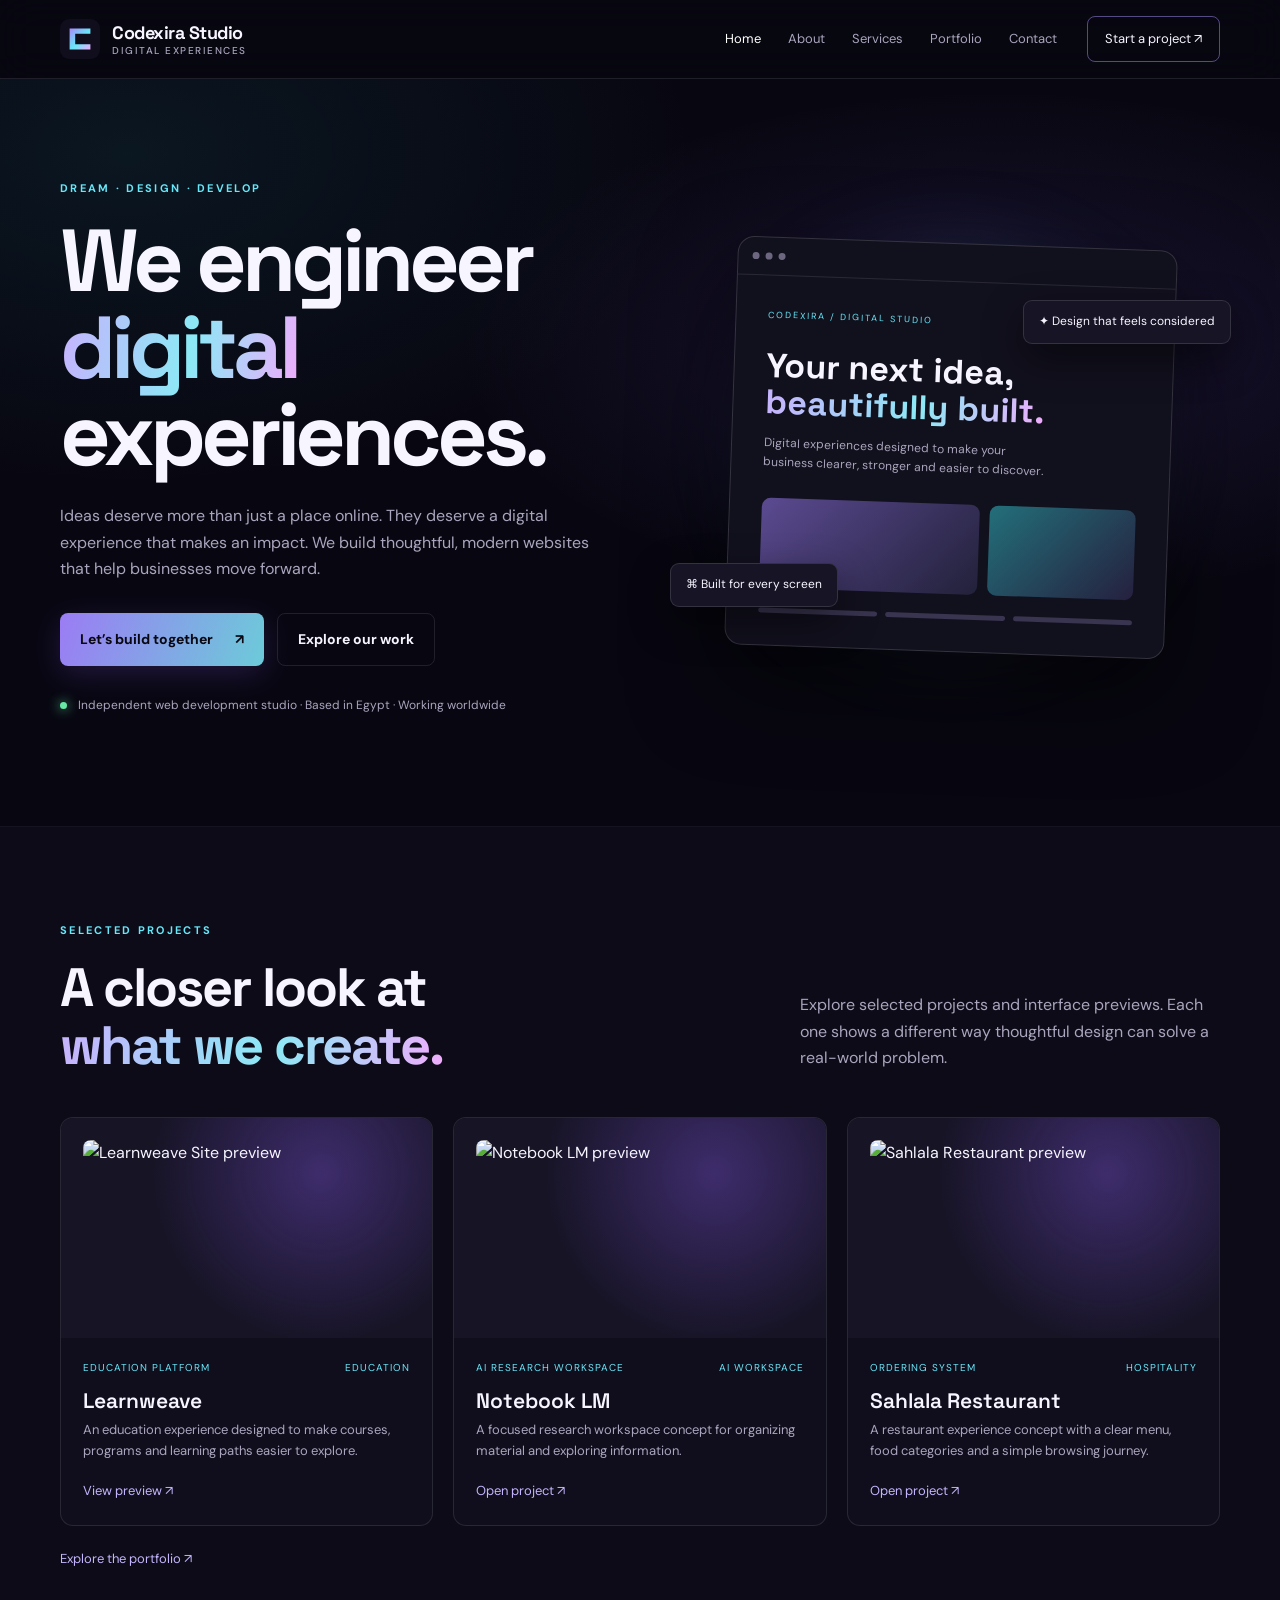
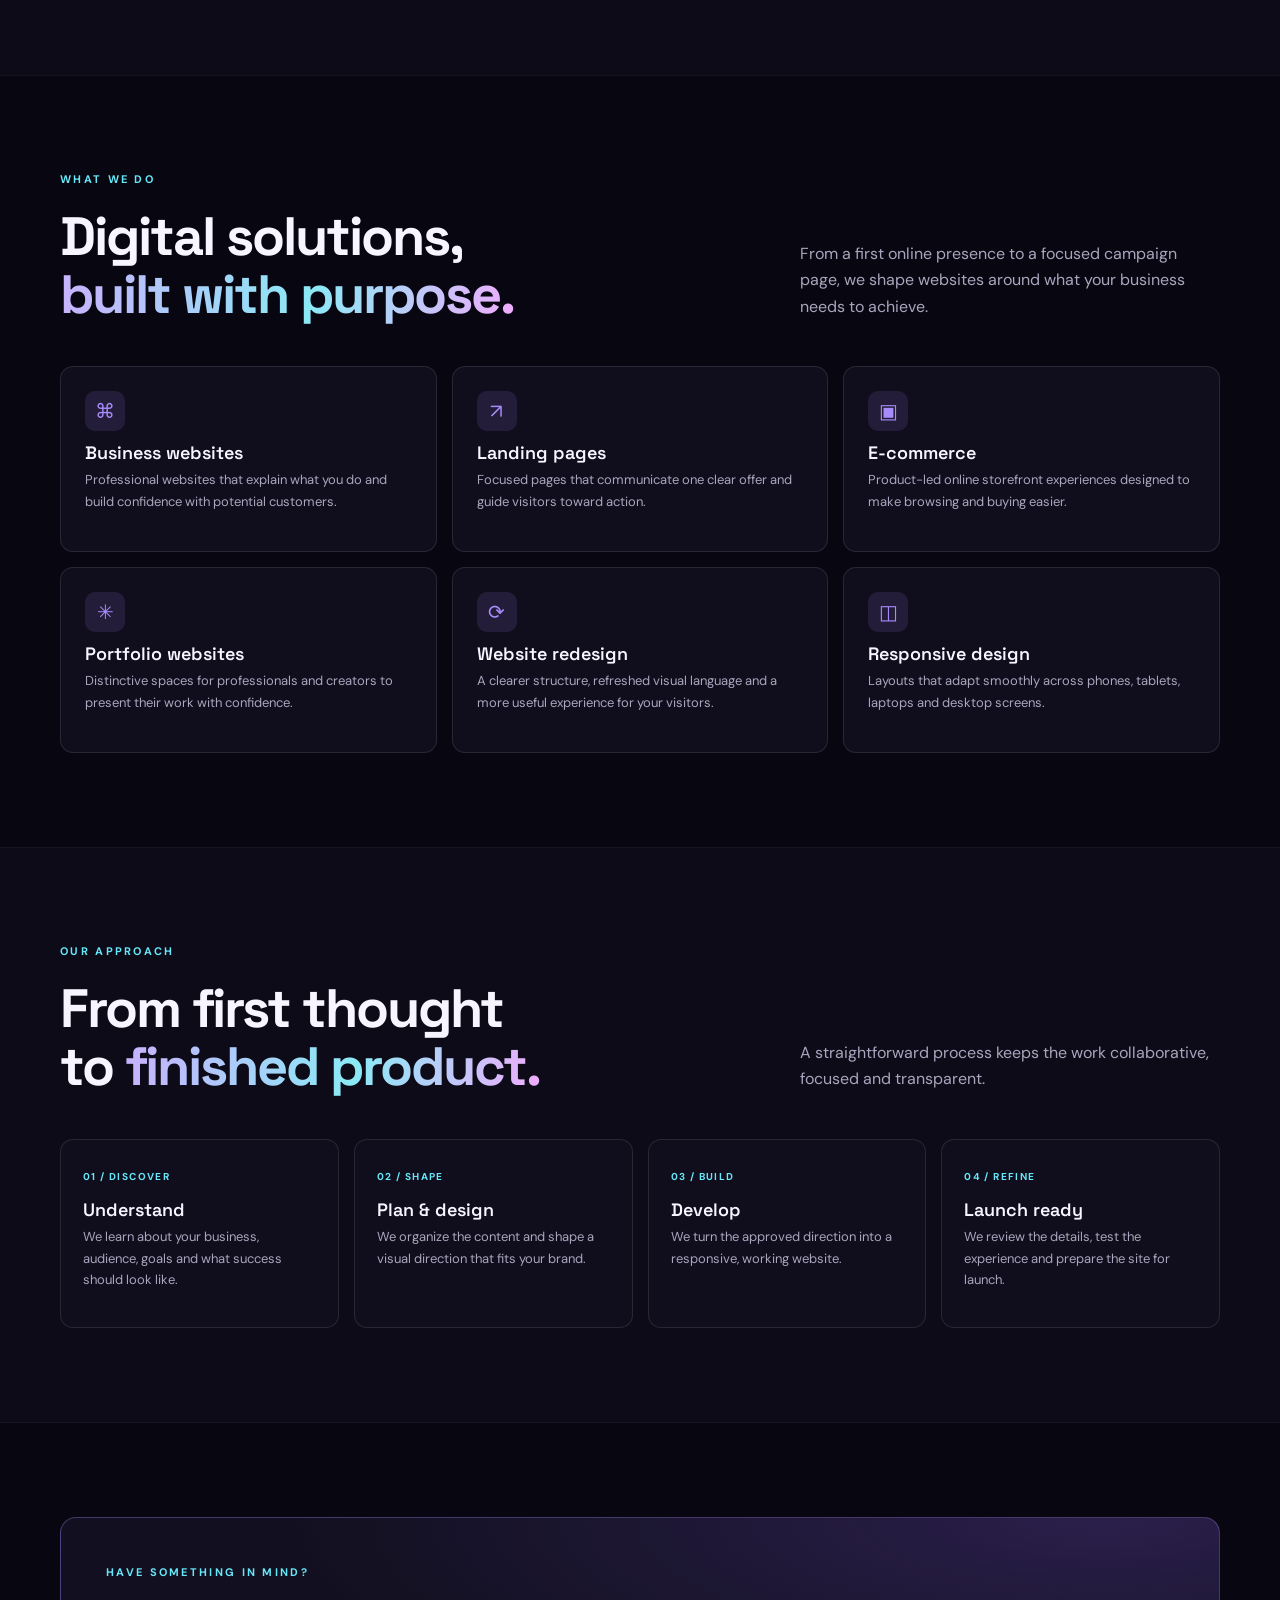
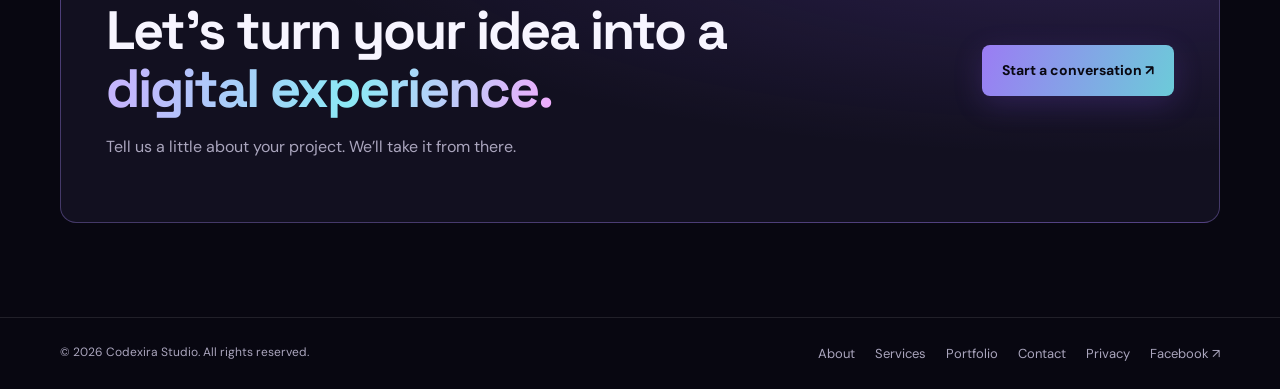
==== index.html @ 2124da7f "Refresh homepage storytelling and project previews" ====
<!doctype html><html lang="en"><head><meta charset="utf-8"><meta name="viewport" content="width=device-width,initial-scale=1"><meta name="theme-color" content="#080711"><title>Codexira Studio — We Engineer Digital Experiences</title><meta name="description" content="Codexira Studio builds modern, responsive websites, landing pages, portfolios and e-commerce experiences for ambitious businesses."><link rel="icon" href="assets/mark.svg" type="image/png"><link rel="stylesheet" href="assets/site.css"><link rel="manifest" href="site.webmanifest"><meta property="og:title" content="Codexira Studio — We Engineer Digital Experiences"><meta property="og:description" content="Modern websites and digital experiences built around your business."><meta property="og:image" content="assets/og-cover.svg"><meta property="og:type" content="website"></head><body>
<header class="site-header"><div class="wrap nav"><a class="brand" href="index.html"><img src="assets/mark.svg" alt="Codexira mark"><div>Codexira Studio<span>Digital experiences</span></div></a><nav class="nav-links" aria-label="Main navigation"><a class="active" href="index.html">Home</a><a href="about.html">About</a><a href="services.html">Services</a><a href="portfolio.html">Portfolio</a><a href="contact.html">Contact</a></nav><a class="nav-cta" href="contact.html">Start a project ↗</a><button class="menu-toggle" aria-label="Open navigation" aria-expanded="false">☰</button></div></header>
<main><section class="hero"><div class="wrap hero-grid"><div><div class="eyebrow">Dream · Design · Develop</div><h1>We engineer<br><span class="gradient">digital</span><br>experiences.</h1><p>Ideas deserve more than just a place online. They deserve a digital experience that makes an impact. We build thoughtful, modern websites that help businesses move forward.</p><div class="hero-actions"><a class="btn" href="contact.html">Let’s build together <span>↗</span></a><a class="btn secondary" href="portfolio.html">Explore our work</a></div><div class="hero-note"><i class="pulse"></i> Independent web development studio · Based in Egypt · Working worldwide</div></div><div class="visual"><div class="orb"></div><div class="browser-card"><div class="browser-top"><i></i><i></i><i></i></div><div class="browser-body"><div class="mock-label">CODEXIRA / DIGITAL STUDIO</div><div class="mock-title">Your next idea,<br><span class="gradient">beautifully built.</span></div><div class="mock-copy">Digital experiences designed to make your business clearer, stronger and easier to discover.</div><div class="mock-tiles"><div class="mock-tile"></div><div class="mock-tile"></div></div><div class="mock-bottom"><span></span><span></span><span></span></div></div></div><div class="float-chip chip-one">✦ Design that feels considered</div><div class="float-chip chip-two">⌘ Built for every screen</div></div></div></section>
<section class="section alt"><div class="wrap"><div class="section-head"><div><div class="eyebrow">Selected projects</div><h2>A closer look at<br><span class="gradient">what we create.</span></h2></div><p>Explore selected projects and interface previews. Each one shows a different way thoughtful design can solve a real-world problem.</p></div><div class="work-grid"><article class="work-card"><div class="work-art"><img src="https://screenshot2.lovable.dev/lovp_5n1x0kdtng8tbvr7tym31ezscm/87ee967a09512592a53adcfbcdbd234d_1791843262062.png" alt="Learnweave Site preview" loading="lazy" style="width:100%;height:100%;object-fit:cover;object-position:top;border-radius:8px"></div><div class="work-info"><div class="work-meta"><span>Education platform</span><span>Education</span></div><h3>Learnweave</h3><p>An education experience designed to make courses, programs and learning paths easier to explore.</p><a class="text-link" href="https://id-preview--2f0945a2-b911-4c25-8ae5-9daea45fbde0.lovable.app" target="_blank" rel="noopener">View preview ↗</a></div></article><article class="work-card"><div class="work-art"><img src="https://screenshot2.lovable.dev/lovp_4yqxfcgt209en8bn5qnqaa8feb/5dda428d8a398a46ccb5536d73b8a31d_1791145278507.png" alt="Notebook LM preview" loading="lazy" style="width:100%;height:100%;object-fit:cover;object-position:top;border-radius:8px"></div><div class="work-info"><div class="work-meta"><span>AI research workspace</span><span>AI workspace</span></div><h3>Notebook LM</h3><p>A focused research workspace concept for organizing material and exploring information.</p><a class="text-link" href="https://id-preview--54214747-f098-420d-9192-8afa0b0c61f5.lovable.app" target="_blank" rel="noopener">Open project ↗</a></div></article><article class="work-card"><div class="work-art"><img src="https://screenshot2.lovable.dev/lovp_5b8g9ac6zw99ery39wdm68x7bp/8f371133dd3fbd8e957538f6603a9ea0_1791223528072.png" alt="Sahlala Restaurant preview" loading="lazy" style="width:100%;height:100%;object-fit:cover;object-position:top;border-radius:8px"></div><div class="work-info"><div class="work-meta"><span>Ordering system</span><span>Hospitality</span></div><h3>Sahlala Restaurant</h3><p>A restaurant experience concept with a clear menu, food categories and a simple browsing journey.</p><a class="text-link" href="https://id-preview--3a374c63-1ea5-43de-827b-7bce04d42547.lovable.app" target="_blank" rel="noopener">Open project ↗</a></div></article></div><p class="notice"><a class="text-link" href="portfolio.html">Explore the portfolio ↗</a></p></div></section>
<section class="section"><div class="wrap"><div class="section-head"><div><div class="eyebrow">What we do</div><h2>Digital solutions,<br><span class="gradient">built with purpose.</span></h2></div><p>From a first online presence to a focused campaign page, we shape websites around what your business needs to achieve.</p></div><div class="services-grid"><article class="service"><div class="service-icon">⌘</div><h3>Business websites</h3><p>Professional websites that explain what you do and build confidence with potential customers.</p></article><article class="service"><div class="service-icon">↗</div><h3>Landing pages</h3><p>Focused pages that communicate one clear offer and guide visitors toward action.</p></article><article class="service"><div class="service-icon">▣</div><h3>E-commerce</h3><p>Product-led online storefront experiences designed to make browsing and buying easier.</p></article><article class="service"><div class="service-icon">✳</div><h3>Portfolio websites</h3><p>Distinctive spaces for professionals and creators to present their work with confidence.</p></article><article class="service"><div class="service-icon">⟳</div><h3>Website redesign</h3><p>A clearer structure, refreshed visual language and a more useful experience for your visitors.</p></article><article class="service"><div class="service-icon">◫</div><h3>Responsive design</h3><p>Layouts that adapt smoothly across phones, tablets, laptops and desktop screens.</p></article></div></div></section>
<section class="section alt"><div class="wrap"><div class="section-head"><div><div class="eyebrow">Our approach</div><h2>From first thought<br>to <span class="gradient">finished product.</span></h2></div><p>A straightforward process keeps the work collaborative, focused and transparent.</p></div><div class="process-grid"><div class="step"><b>01 / DISCOVER</b><h3>Understand</h3><p>We learn about your business, audience, goals and what success should look like.</p></div><div class="step"><b>02 / SHAPE</b><h3>Plan & design</h3><p>We organize the content and shape a visual direction that fits your brand.</p></div><div class="step"><b>03 / BUILD</b><h3>Develop</h3><p>We turn the approved direction into a responsive, working website.</p></div><div class="step"><b>04 / REFINE</b><h3>Launch ready</h3><p>We review the details, test the experience and prepare the site for launch.</p></div></div></div></section>
<section class="section"><div class="wrap"><div class="cta-panel"><div><div class="eyebrow">Have something in mind?</div><h2>Let’s turn your idea into a <span class="gradient">digital experience.</span></h2><p>Tell us a little about your project. We’ll take it from there.</p></div><a class="btn" href="contact.html">Start a conversation ↗</a></div></div></section></main>
<footer class="footer"><div class="wrap footer-row"><div>© <span data-year></span> Codexira Studio. All rights reserved.</div><div class="footer-links"><a href="about.html">About</a><a href="services.html">Services</a><a href="portfolio.html">Portfolio</a><a href="contact.html">Contact</a><a href="privacy.html">Privacy</a><a href="https://www.facebook.com/CodexiraStudio/" target="_blank" rel="noopener">Facebook ↗</a></div></div></footer><script src="assets/site.js"></script></body></html>
---- assets/site.css ----
@import url('https://fonts.googleapis.com/css2?family=DM+Sans:wght@400;500;600;700&family=Space+Grotesk:wght@400;500;600;700&display=swap');
:root{color-scheme:dark;--bg:#080711;--panel:#100e1d;--panel2:#151225;--text:#f7f5ff;--muted:#aaa5bd;--line:rgba(255,255,255,.1);--purple:#a78bfa;--cyan:#67e8f9;--pink:#f0abfc;--max:1160px}
*{box-sizing:border-box}html{scroll-behavior:smooth}body{margin:0;background:var(--bg);color:var(--text);font-family:'DM Sans',sans-serif;line-height:1.65}a{color:inherit;text-decoration:none}img{max-width:100%;display:block}.wrap{width:min(var(--max),calc(100% - 48px));margin:auto}
.site-header{position:sticky;top:0;z-index:20;background:rgba(8,7,17,.86);backdrop-filter:blur(18px);border-bottom:1px solid var(--line)}.nav{height:78px;display:flex;align-items:center;gap:30px}.brand{display:flex;align-items:center;gap:12px;font:700 18px 'Space Grotesk',sans-serif;letter-spacing:-.5px}.brand img{width:40px;height:40px}.brand span{display:block;color:var(--muted);font:500 10px 'DM Sans',sans-serif;letter-spacing:1.5px;text-transform:uppercase}.nav-links{display:flex;gap:27px;margin-left:auto}.nav-links a,.footer-links a{font-size:13px;color:var(--muted);transition:.2s}.nav-links a:hover,.nav-links a.active,.footer-links a:hover{color:white}.nav-cta{padding:11px 17px;border:1px solid rgba(167,139,250,.5);border-radius:8px;font-size:13px}.menu-toggle{display:none;background:none;color:white;border:0;font-size:24px}
.hero{position:relative;overflow:hidden;padding:100px 0 110px;background:radial-gradient(ellipse at 78% 36%,rgba(105,75,190,.2),transparent 38%),radial-gradient(ellipse at 10% 10%,rgba(35,177,190,.09),transparent 35%)}.hero-grid{display:grid;grid-template-columns:1.02fr .98fr;align-items:center;gap:60px}.eyebrow{color:var(--cyan);font-size:11px;font-weight:700;letter-spacing:2.3px;text-transform:uppercase;margin-bottom:20px}.hero h1{font:700 clamp(52px,7vw,88px)/.99 'Space Grotesk',sans-serif;letter-spacing:-5px;margin:0 0 25px}.gradient{background:linear-gradient(100deg,#c4b5fd 5%,#8be9f5 55%,#f0abfc 100%);-webkit-background-clip:text;background-clip:text;color:transparent}.hero p,.section-head>p,.page-intro p{max-width:540px;color:var(--muted);font-size:16px}.hero-actions{display:flex;gap:13px;flex-wrap:wrap;margin:30px 0}.btn{display:inline-flex;align-items:center;gap:22px;background:linear-gradient(110deg,#9b7cf4,#6ccbd9);color:#090812;padding:14px 20px;border-radius:8px;font-weight:700;font-size:14px;box-shadow:0 8px 30px #8b5cf633}.btn.secondary{background:transparent;color:var(--text);border:1px solid var(--line);box-shadow:none}.hero-note{font-size:12px;color:var(--muted)}.pulse{display:inline-block;width:7px;height:7px;border-radius:50%;background:#67e8a5;margin-right:8px;box-shadow:0 0 12px #67e8a5}
.visual{position:relative;min-height:420px;display:grid;place-items:center}.orb{position:absolute;width:360px;height:360px;border-radius:50%;background:linear-gradient(135deg,#8b5cf655,#22d3ee33,#e879f933);filter:blur(48px)}.browser-card{position:relative;width:min(100%,440px);border:1px solid #ffffff25;background:#11101d;border-radius:17px;overflow:hidden;box-shadow:0 35px 90px #0009;transform:rotate(2deg)}.browser-top{height:38px;border-bottom:1px solid var(--line);display:flex;align-items:center;gap:6px;padding:0 14px}.browser-top i{width:7px;height:7px;border-radius:50%;background:#6c6680}.browser-body{padding:32px}.mock-label{font-size:9px;letter-spacing:2px;color:var(--cyan)}.mock-title{font:700 34px/1.1 'Space Grotesk';margin:24px 0 12px}.mock-copy{font-size:12px;color:var(--muted);max-width:280px}.mock-tiles{display:grid;grid-template-columns:1.2fr .8fr;gap:10px;margin-top:25px}.mock-tile{height:90px;border-radius:9px;background:linear-gradient(135deg,#5b4a91,#22213a)}.mock-tile+ .mock-tile{background:linear-gradient(135deg,#236f7a,#25203e)}.mock-bottom{display:flex;gap:8px;margin-top:20px}.mock-bottom span{height:5px;border-radius:5px;background:#39344f;flex:1}.float-chip{position:absolute;background:#171426;border:1px solid #ffffff20;padding:11px 15px;border-radius:9px;font-size:12px;box-shadow:0 15px 40px #0007}.chip-one{top:15%;right:-2%}.chip-two{bottom:12%;left:-2%}
.section{padding:94px 0}.section.alt{background:#0d0b18;border-top:1px solid #ffffff08;border-bottom:1px solid #ffffff08}.section-head{display:flex;align-items:end;justify-content:space-between;gap:35px;margin-bottom:42px}.section h2,.cta-panel h2,.page-intro h1{font:700 clamp(36px,5vw,54px)/1.08 'Space Grotesk';letter-spacing:-2px;margin:0}.section-head>p{margin:0 0 4px;max-width:420px}.work-grid{display:grid;grid-template-columns:repeat(3,1fr);gap:20px}.work-card,.service,.step,.content-card{background:var(--panel);border:1px solid var(--line);border-radius:13px;overflow:hidden}.work-art{height:220px;display:grid;place-items:center;padding:22px;background:radial-gradient(circle at 70% 25%,#8b5cf655,transparent 55%),#171426}.art-business{background:radial-gradient(circle at 70% 25%,#22d3ee44,transparent 55%),#101c28}.art-landing{background:radial-gradient(circle at 70% 25%,#e879f944,transparent 55%),#21152b}.mini-window{width:90%;height:165px;border-radius:7px;background:#e7ddca;color:#25251e;padding:15px;box-shadow:0 15px 35px #0005}.mini-window.blue{background:#d8e5e9;color:#17303a}.mini-window.purple{background:#e8d9f2;color:#30223d}.mini-nav{font-size:8px;font-weight:700;letter-spacing:1px;display:flex;justify-content:space-between}.mini-heading{font:700 25px/1.02 Georgia;margin-top:17px}.mini-lines{width:55%;height:20px;margin-top:10px;background:repeating-linear-gradient(to bottom,transparent 0 5px,#7775 5px 6px)}.mini-button{width:55px;height:14px;background:#283f37;margin-top:10px}.work-info{padding:22px}.work-meta{display:flex;justify-content:space-between;color:var(--cyan);font-size:10px;text-transform:uppercase;letter-spacing:1px}.work-info h3,.service h3,.step h3{font:600 21px 'Space Grotesk';margin:10px 0 5px}.work-info p,.service p,.step p{font-size:13px;color:var(--muted);margin:0 0 15px}.text-link{font-size:13px;color:#c4b5fd}.notice{color:#817b95;font-size:11px;margin-top:22px}
.services-grid{display:grid;grid-template-columns:repeat(3,1fr);gap:15px}.service{padding:24px}.service-icon{width:40px;height:40px;border-radius:10px;display:grid;place-items:center;background:#a78bfa20;color:var(--purple);font-size:20px}.service h3{font-size:18px}.process-grid{display:grid;grid-template-columns:repeat(4,1fr);gap:15px}.step{padding:22px}.step b{color:var(--cyan);font-size:10px;letter-spacing:1.4px}.step h3{font-size:18px}.cta-panel{padding:45px;border:1px solid #a78bfa55;border-radius:16px;background:radial-gradient(ellipse at 90% 0%,#8b5cf633,transparent 55%),#121020;display:flex;align-items:center;justify-content:space-between;gap:30px}.cta-panel h2{max-width:680px}.cta-panel p{color:var(--muted)}
.footer{border-top:1px solid var(--line);padding:25px 0}.footer-row{display:flex;align-items:center;justify-content:space-between;gap:20px;color:var(--muted);font-size:12px}.footer-links{display:flex;gap:20px;flex-wrap:wrap}
.page-intro{padding:90px 0 65px;background:radial-gradient(ellipse at 80% 10%,#8b5cf622,transparent 45%)}.page-intro h1{font-size:clamp(42px,6vw,68px);max-width:850px}.page-intro p{max-width:650px}.content-grid{display:grid;grid-template-columns:1fr 1fr;gap:22px}.content-card{padding:28px}.content-card h2,.content-card h3{font-family:'Space Grotesk'}.content-card p,.content-card li{color:var(--muted)}.contact-grid{display:grid;grid-template-columns:1fr 1fr;gap:25px}.contact-item{padding:18px 0;border-bottom:1px solid var(--line)}.contact-item small{display:block;color:var(--muted)}.contact-item a{color:#c4b5fd}.project-grid{display:grid;grid-template-columns:repeat(2,1fr);gap:20px}
@media(max-width:850px){.hero-grid{grid-template-columns:1fr;gap:20px}.visual{min-height:350px}.section-head{display:block}.section-head>p{margin-top:18px}.work-grid,.services-grid{grid-template-columns:repeat(2,1fr)}.process-grid{grid-template-columns:repeat(2,1fr)}.nav-links{gap:14px}.nav-cta{display:none}}
@media(max-width:620px){.wrap{width:min(100% - 32px,var(--max))}.nav{height:68px}.nav-links{display:none;position:absolute;top:68px;left:0;right:0;padding:18px 24px 22px;background:#100e1d;border-bottom:1px solid var(--line);flex-direction:column}.nav-links.open{display:flex}.menu-toggle{display:block;margin-left:auto}.hero{padding:65px 0 75px}.hero h1{font-size:56px;letter-spacing:-3px}.visual{min-height:300px}.browser-body{padding:22px}.mock-title{font-size:27px}.float-chip{font-size:10px;padding:8px 10px}.section{padding:68px 0}.work-grid,.services-grid,.process-grid,.content-grid,.contact-grid,.project-grid{grid-template-columns:1fr}.work-art{height:200px}.cta-panel{padding:27px;display:block}.cta-panel .btn{margin-top:12px}.footer-row{display:block}.footer-links{margin-top:14px;gap:14px}}

/* Refined page headers, project gallery and contact form */
.page-hero{padding:88px 0 58px;background:radial-gradient(ellipse at 82% 15%,#8b5cf626,transparent 48%)}
.page-hero h1{font:700 clamp(42px,6vw,68px)/1.06 'Space Grotesk';letter-spacing:-2.5px;margin:0;max-width:900px}
.page-hero p{max-width:680px;color:var(--muted);font-size:16px}
.contact-grid{align-items:start;gap:42px}
.contact-grid h2{font:700 clamp(34px,4vw,48px)/1.12 'Space Grotesk';letter-spacing:-1.8px}
.contact-option{padding:18px 0;border-bottom:1px solid var(--line)}
.contact-option small{display:block;color:var(--cyan);font-size:10px;font-weight:700;letter-spacing:1.8px;margin-bottom:6px}
.contact-option strong{font:600 17px 'Space Grotesk';overflow-wrap:anywhere}
.contact-option p{margin:4px 0 8px}
.panel{background:linear-gradient(145deg,#151225,#0e0c19);border:1px solid rgba(167,139,250,.23);border-radius:18px;padding:30px;box-shadow:0 22px 70px #0005}
.panel h3{color:var(--text)}
.form-field{margin:0 0 18px}
.form-field label{display:block;color:#e8e3f7;font-size:12px;font-weight:600;letter-spacing:.2px;margin:0 0 8px}
.form-field input,.form-field select,.form-field textarea{display:block;width:100%;min-height:50px;border:1px solid #ffffff20;border-radius:10px;background:#090815;color:#f7f5ff;padding:13px 15px;font:400 14px 'DM Sans',sans-serif;outline:none;transition:border-color .2s,box-shadow .2s,background .2s}
.form-field textarea{min-height:132px;resize:vertical;line-height:1.6}
.form-field input::placeholder,.form-field textarea::placeholder{color:#777188}
.form-field input:focus,.form-field select:focus,.form-field textarea:focus{border-color:#a78bfa;box-shadow:0 0 0 3px #a78bfa20;background:#0d0b1a}
.form-field select{appearance:none;background-image:url("data:image/svg+xml,%3Csvg xmlns='http://www.w3.org/2000/svg' width='16' height='16' viewBox='0 0 24 24' fill='none' stroke='%23b9addb' stroke-width='2' stroke-linecap='round' stroke-linejoin='round'%3E%3Cpath d='m6 9 6 6 6-6'/%3E%3C/svg%3E");background-repeat:no-repeat;background-position:right 15px center;padding-right:42px}
.form-field select option{background:#100e1d;color:#fff}
.panel .btn{border:0;cursor:pointer;min-height:49px}
.panel .notice{line-height:1.6;margin-top:14px}
.project-gallery{display:grid;grid-template-columns:repeat(2,minmax(0,1fr));gap:22px}
.project-card{overflow:hidden;border:1px solid var(--line);border-radius:15px;background:linear-gradient(145deg,#151225,#0e0c19);transition:transform .22s,border-color .22s}
.project-card:hover{transform:translateY(-4px);border-color:#a78bfa88}
.project-shot{height:245px;background:#171426;overflow:hidden;position:relative}
.project-shot img{width:100%;height:100%;object-fit:cover;object-position:top center;transition:transform .4s}
.project-card:hover .project-shot img{transform:scale(1.035)}
.project-shot:after{content:"";position:absolute;inset:55% 0 0;background:linear-gradient(transparent,#100e1d99);pointer-events:none}
.project-details{padding:22px}
.project-tags{display:flex;gap:8px;flex-wrap:wrap;margin-bottom:10px}
.project-tags span{font-size:10px;letter-spacing:.6px;color:#c4b5fd;background:#a78bfa18;border:1px solid #a78bfa30;padding:5px 9px;border-radius:20px}
.project-details h3{font:600 22px 'Space Grotesk';margin:0 0 7px}
.project-details p{color:var(--muted);font-size:13px;line-height:1.7;min-height:44px;margin:0 0 16px}
.project-actions{display:flex;gap:18px;align-items:center;flex-wrap:wrap}
@media(max-width:700px){.project-gallery{grid-template-columns:1fr}.project-shot{height:210px}.panel{padding:22px}.contact-grid{gap:28px}}
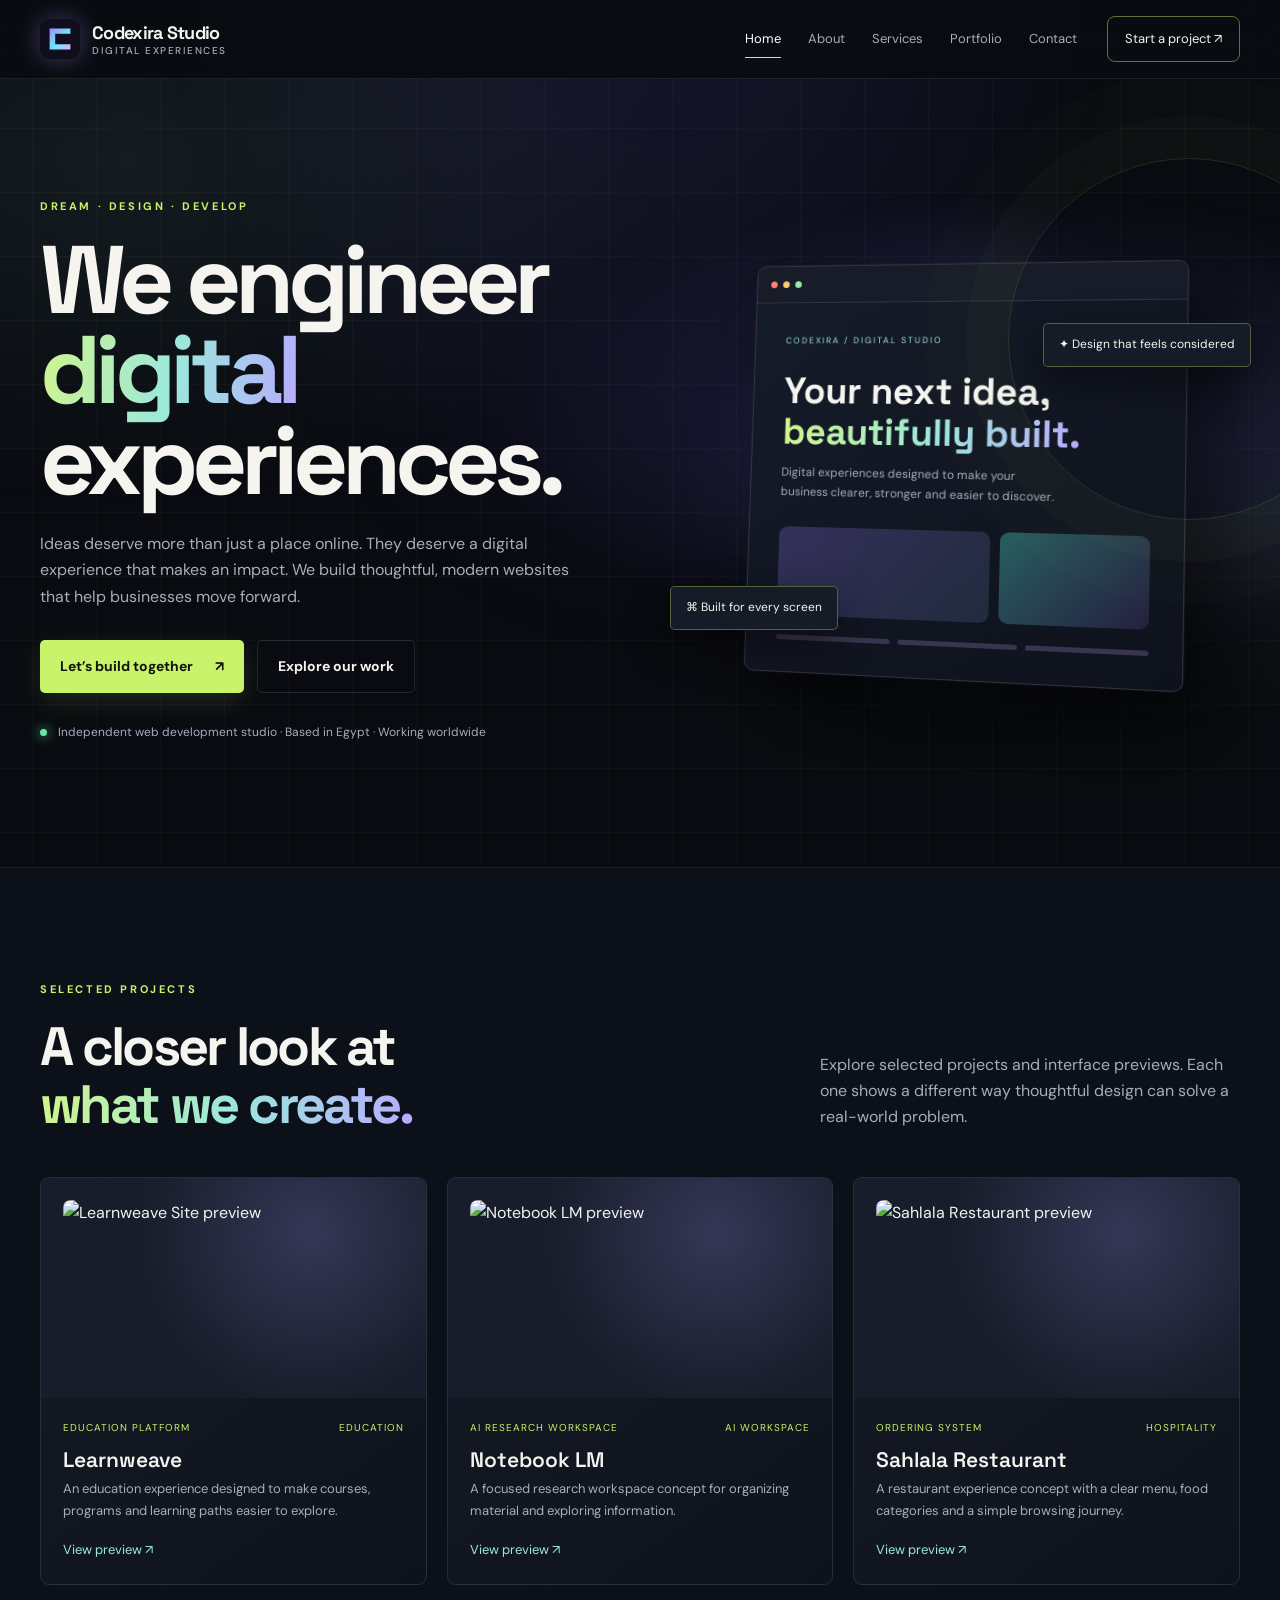
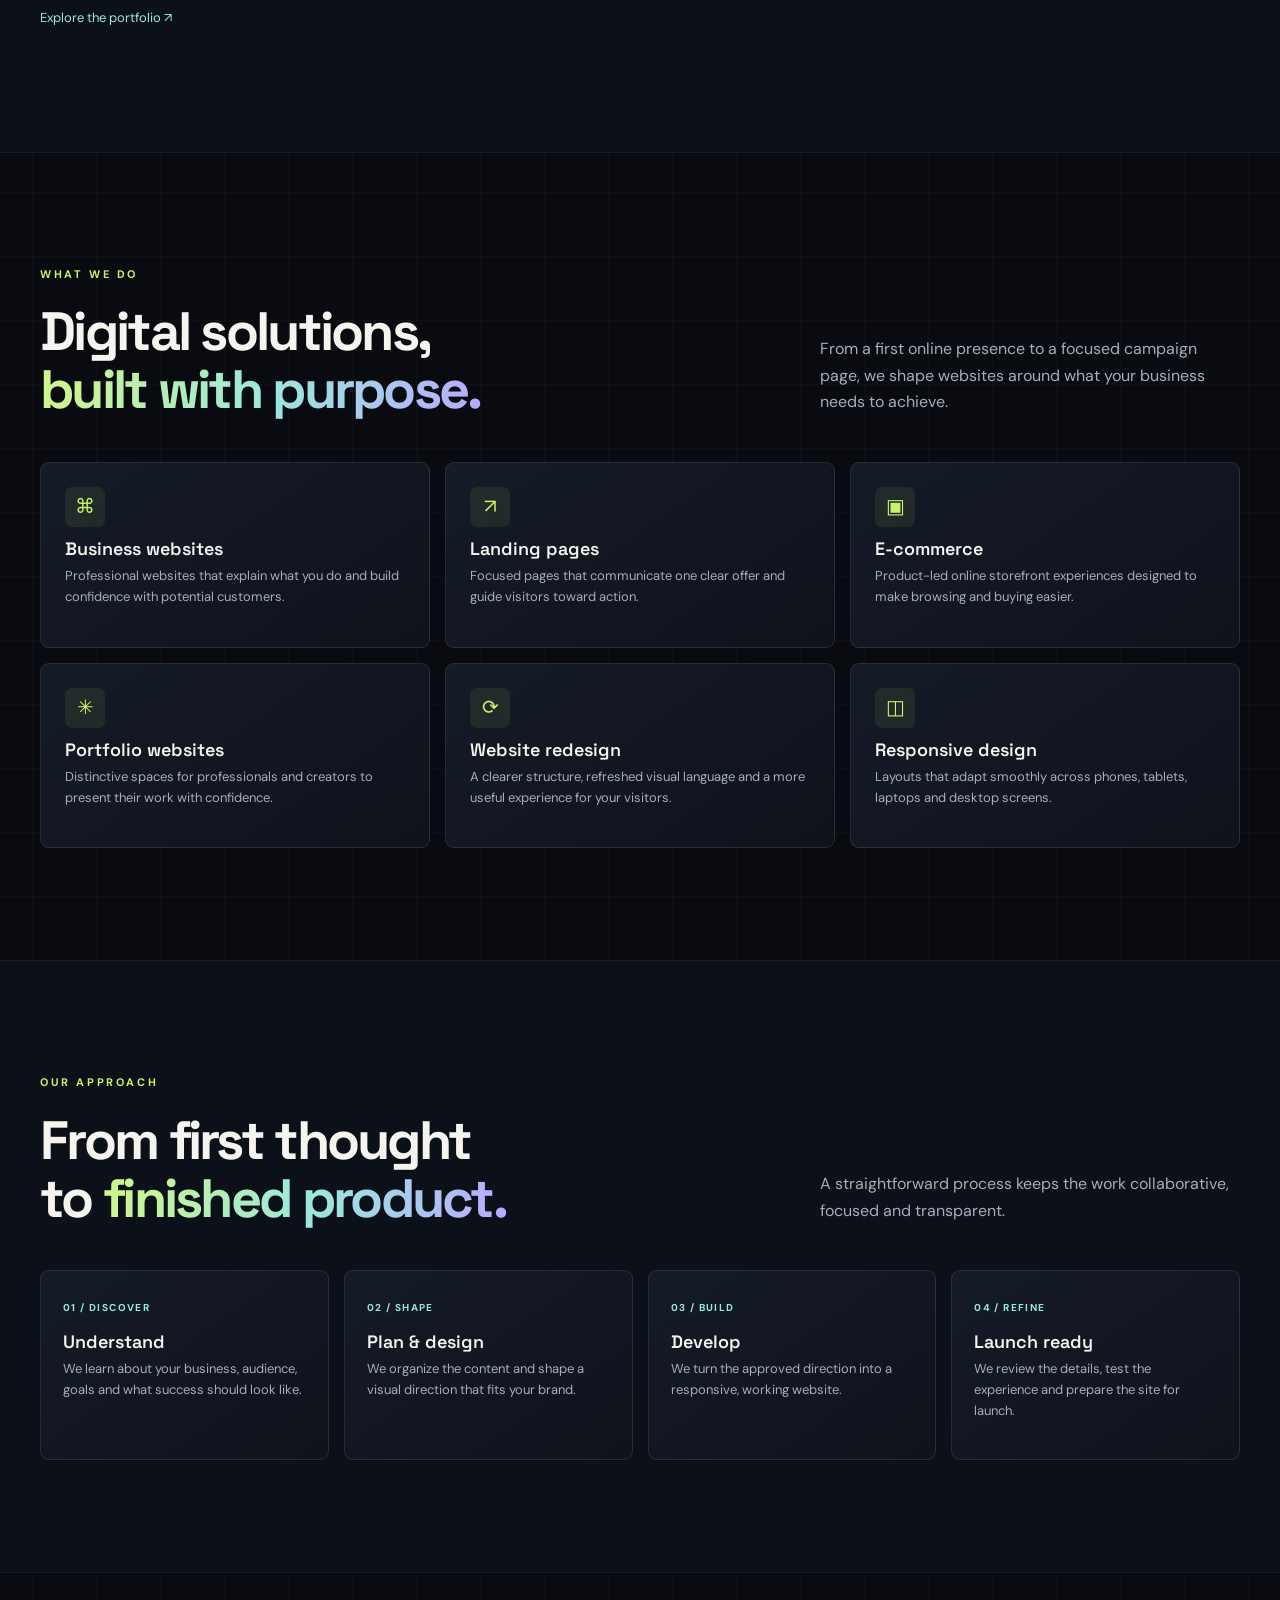
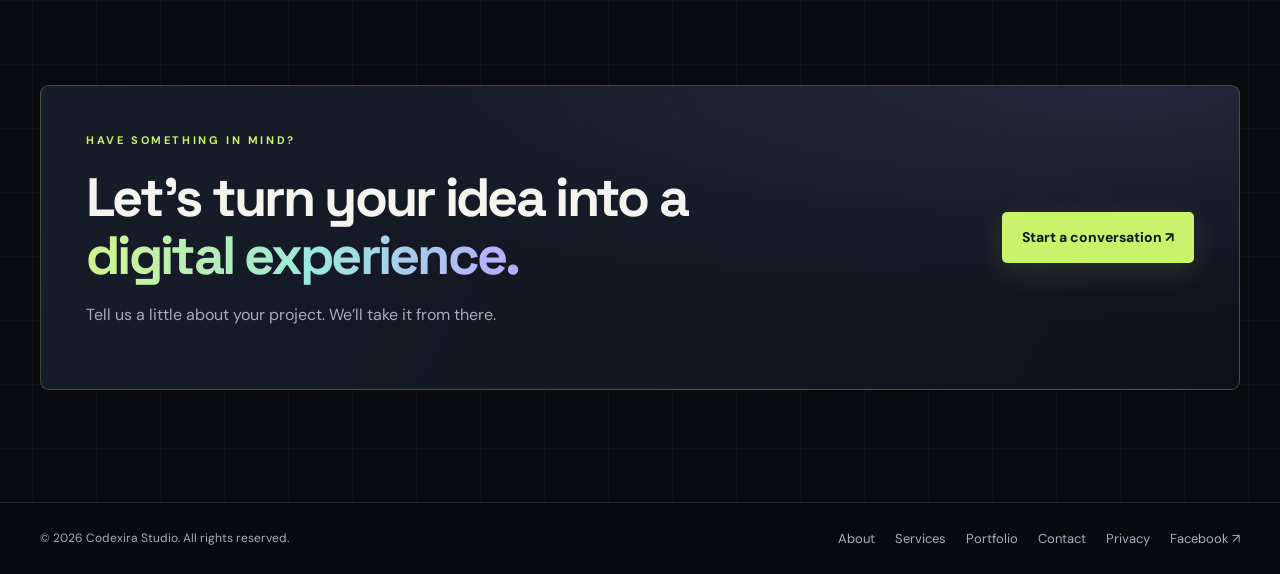
==== commit c5d95df5: "Polish homepage preview link labels" ====
--- a/index.html
+++ b/index.html
@@ -1,7 +1,7 @@
 <!doctype html><html lang="en"><head><meta charset="utf-8"><meta name="viewport" content="width=device-width,initial-scale=1"><meta name="theme-color" content="#080711"><title>Codexira Studio — We Engineer Digital Experiences</title><meta name="description" content="Codexira Studio builds modern, responsive websites, landing pages, portfolios and e-commerce experiences for ambitious businesses."><link rel="icon" href="assets/mark.svg" type="image/png"><link rel="stylesheet" href="assets/site.css"><link rel="manifest" href="site.webmanifest"><meta property="og:title" content="Codexira Studio — We Engineer Digital Experiences"><meta property="og:description" content="Modern websites and digital experiences built around your business."><meta property="og:image" content="assets/og-cover.svg"><meta property="og:type" content="website"></head><body>
 <header class="site-header"><div class="wrap nav"><a class="brand" href="index.html"><img src="assets/mark.svg" alt="Codexira mark"><div>Codexira Studio<span>Digital experiences</span></div></a><nav class="nav-links" aria-label="Main navigation"><a class="active" href="index.html">Home</a><a href="about.html">About</a><a href="services.html">Services</a><a href="portfolio.html">Portfolio</a><a href="contact.html">Contact</a></nav><a class="nav-cta" href="contact.html">Start a project ↗</a><button class="menu-toggle" aria-label="Open navigation" aria-expanded="false">☰</button></div></header>
 <main><section class="hero"><div class="wrap hero-grid"><div><div class="eyebrow">Dream · Design · Develop</div><h1>We engineer<br><span class="gradient">digital</span><br>experiences.</h1><p>Ideas deserve more than just a place online. They deserve a digital experience that makes an impact. We build thoughtful, modern websites that help businesses move forward.</p><div class="hero-actions"><a class="btn" href="contact.html">Let’s build together <span>↗</span></a><a class="btn secondary" href="portfolio.html">Explore our work</a></div><div class="hero-note"><i class="pulse"></i> Independent web development studio · Based in Egypt · Working worldwide</div></div><div class="visual"><div class="orb"></div><div class="browser-card"><div class="browser-top"><i></i><i></i><i></i></div><div class="browser-body"><div class="mock-label">CODEXIRA / DIGITAL STUDIO</div><div class="mock-title">Your next idea,<br><span class="gradient">beautifully built.</span></div><div class="mock-copy">Digital experiences designed to make your business clearer, stronger and easier to discover.</div><div class="mock-tiles"><div class="mock-tile"></div><div class="mock-tile"></div></div><div class="mock-bottom"><span></span><span></span><span></span></div></div></div><div class="float-chip chip-one">✦ Design that feels considered</div><div class="float-chip chip-two">⌘ Built for every screen</div></div></div></section>
-<section class="section alt"><div class="wrap"><div class="section-head"><div><div class="eyebrow">Selected projects</div><h2>A closer look at<br><span class="gradient">what we create.</span></h2></div><p>Explore selected projects and interface previews. Each one shows a different way thoughtful design can solve a real-world problem.</p></div><div class="work-grid"><article class="work-card"><div class="work-art"><img src="https://screenshot2.lovable.dev/lovp_5n1x0kdtng8tbvr7tym31ezscm/87ee967a09512592a53adcfbcdbd234d_1791843262062.png" alt="Learnweave Site preview" loading="lazy" style="width:100%;height:100%;object-fit:cover;object-position:top;border-radius:8px"></div><div class="work-info"><div class="work-meta"><span>Education platform</span><span>Education</span></div><h3>Learnweave</h3><p>An education experience designed to make courses, programs and learning paths easier to explore.</p><a class="text-link" href="https://id-preview--2f0945a2-b911-4c25-8ae5-9daea45fbde0.lovable.app" target="_blank" rel="noopener">View preview ↗</a></div></article><article class="work-card"><div class="work-art"><img src="https://screenshot2.lovable.dev/lovp_4yqxfcgt209en8bn5qnqaa8feb/5dda428d8a398a46ccb5536d73b8a31d_1791145278507.png" alt="Notebook LM preview" loading="lazy" style="width:100%;height:100%;object-fit:cover;object-position:top;border-radius:8px"></div><div class="work-info"><div class="work-meta"><span>AI research workspace</span><span>AI workspace</span></div><h3>Notebook LM</h3><p>A focused research workspace concept for organizing material and exploring information.</p><a class="text-link" href="https://id-preview--54214747-f098-420d-9192-8afa0b0c61f5.lovable.app" target="_blank" rel="noopener">Open project ↗</a></div></article><article class="work-card"><div class="work-art"><img src="https://screenshot2.lovable.dev/lovp_5b8g9ac6zw99ery39wdm68x7bp/8f371133dd3fbd8e957538f6603a9ea0_1791223528072.png" alt="Sahlala Restaurant preview" loading="lazy" style="width:100%;height:100%;object-fit:cover;object-position:top;border-radius:8px"></div><div class="work-info"><div class="work-meta"><span>Ordering system</span><span>Hospitality</span></div><h3>Sahlala Restaurant</h3><p>A restaurant experience concept with a clear menu, food categories and a simple browsing journey.</p><a class="text-link" href="https://id-preview--3a374c63-1ea5-43de-827b-7bce04d42547.lovable.app" target="_blank" rel="noopener">Open project ↗</a></div></article></div><p class="notice"><a class="text-link" href="portfolio.html">Explore the portfolio ↗</a></p></div></section>
+<section class="section alt"><div class="wrap"><div class="section-head"><div><div class="eyebrow">Selected projects</div><h2>A closer look at<br><span class="gradient">what we create.</span></h2></div><p>Explore selected projects and interface previews. Each one shows a different way thoughtful design can solve a real-world problem.</p></div><div class="work-grid"><article class="work-card"><div class="work-art"><img src="https://screenshot2.lovable.dev/lovp_5n1x0kdtng8tbvr7tym31ezscm/87ee967a09512592a53adcfbcdbd234d_1791843262062.png" alt="Learnweave Site preview" loading="lazy" style="width:100%;height:100%;object-fit:cover;object-position:top;border-radius:8px"></div><div class="work-info"><div class="work-meta"><span>Education platform</span><span>Education</span></div><h3>Learnweave</h3><p>An education experience designed to make courses, programs and learning paths easier to explore.</p><a class="text-link" href="https://id-preview--2f0945a2-b911-4c25-8ae5-9daea45fbde0.lovable.app" target="_blank" rel="noopener">View preview ↗</a></div></article><article class="work-card"><div class="work-art"><img src="https://screenshot2.lovable.dev/lovp_4yqxfcgt209en8bn5qnqaa8feb/5dda428d8a398a46ccb5536d73b8a31d_1791145278507.png" alt="Notebook LM preview" loading="lazy" style="width:100%;height:100%;object-fit:cover;object-position:top;border-radius:8px"></div><div class="work-info"><div class="work-meta"><span>AI research workspace</span><span>AI workspace</span></div><h3>Notebook LM</h3><p>A focused research workspace concept for organizing material and exploring information.</p><a class="text-link" href="https://id-preview--54214747-f098-420d-9192-8afa0b0c61f5.lovable.app" target="_blank" rel="noopener">View preview ↗</a></div></article><article class="work-card"><div class="work-art"><img src="https://screenshot2.lovable.dev/lovp_5b8g9ac6zw99ery39wdm68x7bp/8f371133dd3fbd8e957538f6603a9ea0_1791223528072.png" alt="Sahlala Restaurant preview" loading="lazy" style="width:100%;height:100%;object-fit:cover;object-position:top;border-radius:8px"></div><div class="work-info"><div class="work-meta"><span>Ordering system</span><span>Hospitality</span></div><h3>Sahlala Restaurant</h3><p>A restaurant experience concept with a clear menu, food categories and a simple browsing journey.</p><a class="text-link" href="https://id-preview--3a374c63-1ea5-43de-827b-7bce04d42547.lovable.app" target="_blank" rel="noopener">View preview ↗</a></div></article></div><p class="notice"><a class="text-link" href="portfolio.html">Explore the portfolio ↗</a></p></div></section>
 <section class="section"><div class="wrap"><div class="section-head"><div><div class="eyebrow">What we do</div><h2>Digital solutions,<br><span class="gradient">built with purpose.</span></h2></div><p>From a first online presence to a focused campaign page, we shape websites around what your business needs to achieve.</p></div><div class="services-grid"><article class="service"><div class="service-icon">⌘</div><h3>Business websites</h3><p>Professional websites that explain what you do and build confidence with potential customers.</p></article><article class="service"><div class="service-icon">↗</div><h3>Landing pages</h3><p>Focused pages that communicate one clear offer and guide visitors toward action.</p></article><article class="service"><div class="service-icon">▣</div><h3>E-commerce</h3><p>Product-led online storefront experiences designed to make browsing and buying easier.</p></article><article class="service"><div class="service-icon">✳</div><h3>Portfolio websites</h3><p>Distinctive spaces for professionals and creators to present their work with confidence.</p></article><article class="service"><div class="service-icon">⟳</div><h3>Website redesign</h3><p>A clearer structure, refreshed visual language and a more useful experience for your visitors.</p></article><article class="service"><div class="service-icon">◫</div><h3>Responsive design</h3><p>Layouts that adapt smoothly across phones, tablets, laptops and desktop screens.</p></article></div></div></section>
 <section class="section alt"><div class="wrap"><div class="section-head"><div><div class="eyebrow">Our approach</div><h2>From first thought<br>to <span class="gradient">finished product.</span></h2></div><p>A straightforward process keeps the work collaborative, focused and transparent.</p></div><div class="process-grid"><div class="step"><b>01 / DISCOVER</b><h3>Understand</h3><p>We learn about your business, audience, goals and what success should look like.</p></div><div class="step"><b>02 / SHAPE</b><h3>Plan & design</h3><p>We organize the content and shape a visual direction that fits your brand.</p></div><div class="step"><b>03 / BUILD</b><h3>Develop</h3><p>We turn the approved direction into a responsive, working website.</p></div><div class="step"><b>04 / REFINE</b><h3>Launch ready</h3><p>We review the details, test the experience and prepare the site for launch.</p></div></div></div></section>
 <section class="section"><div class="wrap"><div class="cta-panel"><div><div class="eyebrow">Have something in mind?</div><h2>Let’s turn your idea into a <span class="gradient">digital experience.</span></h2><p>Tell us a little about your project. We’ll take it from there.</p></div><a class="btn" href="contact.html">Start a conversation ↗</a></div></div></section></main>
--- a/assets/site.css
+++ b/assets/site.css
@@ -47,3 +47,52 @@
 .project-details p{color:var(--muted);font-size:13px;line-height:1.7;min-height:44px;margin:0 0 16px}
 .project-actions{display:flex;gap:18px;align-items:center;flex-wrap:wrap}
 @media(max-width:700px){.project-gallery{grid-template-columns:1fr}.project-shot{height:210px}.panel{padding:22px}.contact-grid{gap:28px}}
+
+
+/* CODEXIRA — expressive motion & art direction */
+:root{--bg:#090b10;--panel:#10141d;--panel2:#151b27;--text:#f5f4ef;--muted:#a6adbb;--line:rgba(222,231,255,.12);--purple:#a99bff;--cyan:#9be8dc;--acid:#c8f36b;--max:1200px}
+body{background-color:var(--bg);background-image:linear-gradient(rgba(255,255,255,.022) 1px,transparent 1px),linear-gradient(90deg,rgba(255,255,255,.022) 1px,transparent 1px);background-size:64px 64px;background-position:center top}
+body:before{content:"";position:fixed;inset:0;z-index:-1;pointer-events:none;background:radial-gradient(ellipse at 50% -20%,rgba(120,102,255,.15),transparent 55%),radial-gradient(ellipse at 100% 55%,rgba(155,232,220,.055),transparent 35%)}
+.site-header{background:rgba(9,11,16,.82);border-bottom-color:rgba(255,255,255,.09)}
+.brand{letter-spacing:-.7px}.brand img{filter:drop-shadow(0 0 12px #a99bff55)}
+.nav-links a{position:relative}.nav-links a:after{content:"";position:absolute;left:0;right:100%;bottom:-8px;height:1px;background:var(--acid);transition:right .25s}.nav-links a:hover:after,.nav-links a.active:after{right:0}
+.nav-cta{border-color:rgba(200,243,107,.45);transition:background .25s,border-color .25s,transform .25s}.nav-cta:hover{background:#c8f36b16;border-color:var(--acid);transform:translateY(-2px)}
+.hero{padding:118px 0 124px;background:radial-gradient(ellipse at 80% 44%,rgba(120,102,255,.19),transparent 38%),radial-gradient(ellipse at 10% 10%,rgba(155,232,220,.08),transparent 35%)}
+.hero:after{content:"";position:absolute;right:-90px;top:10%;width:360px;height:360px;border:1px solid rgba(200,243,107,.14);border-radius:50%;box-shadow:0 0 0 42px rgba(200,243,107,.018),0 0 0 84px rgba(200,243,107,.012);pointer-events:none}
+.hero h1{font-size:clamp(58px,7.5vw,100px);letter-spacing:-6px;line-height:.94}
+.eyebrow{color:var(--acid);letter-spacing:2.6px}
+.gradient{background:linear-gradient(100deg,#d2f58a 0%,#9be8dc 52%,#b8aaff 100%);-webkit-background-clip:text;background-clip:text}
+.btn{background:var(--acid);color:#10150b;border-radius:5px;box-shadow:0 8px 30px #c8f36b20;transition:transform .25s,box-shadow .25s,background .25s}
+.btn:hover{transform:translateY(-3px);box-shadow:0 14px 36px #c8f36b35;background:#d7ff87}
+.btn.secondary{border-radius:5px}.btn.secondary:hover{border-color:var(--acid);background:#c8f36b10}
+.visual{perspective:1000px}.browser-card{border-radius:10px;border-color:#ffffff24;transform:rotateY(-9deg) rotateX(3deg) rotateZ(1deg);animation:cardFloat 7s ease-in-out infinite;box-shadow:24px 35px 90px #000b,0 0 0 1px #a99bff12}
+.browser-top{background:#171c28}.browser-top i:first-child{background:#ff8177}.browser-top i:nth-child(2){background:#f4ce70}.browser-top i:nth-child(3){background:#9be8a9}
+.browser-body{background:linear-gradient(145deg,#151b29,#0e121c)}
+.mock-title{font-size:38px}.mock-tile{background:linear-gradient(135deg,#35305c,#202b3c);position:relative;overflow:hidden}.mock-tile:after{content:"";position:absolute;inset:0;background:linear-gradient(115deg,transparent 25%,#ffffff20 48%,transparent 70%);transform:translateX(-100%);animation:shine 5s ease-in-out infinite}
+.mock-tile+.mock-tile{background:linear-gradient(135deg,#275f61,#25203e)}
+.float-chip{border-radius:5px;background:#151b27;border-color:#c8f36b55}.chip-one{animation:chipDrift 6s ease-in-out infinite}.chip-two{animation:chipDrift 7s ease-in-out infinite reverse}
+.section{padding:112px 0}.section.alt{background:rgba(14,18,27,.84);border-color:#ffffff0d}
+.section h2,.cta-panel h2,.page-intro h1{letter-spacing:-2.7px}
+.work-card,.service,.step,.content-card,.project-card{background:linear-gradient(145deg,#151b27,#0e121b);border-color:rgba(222,231,255,.11);border-radius:9px}
+.work-card,.service,.step{transition:transform .3s,border-color .3s,box-shadow .3s}
+.work-card:hover,.service:hover,.step:hover{transform:translateY(-7px);border-color:#c8f36b55;box-shadow:0 20px 55px #0006}
+.work-art{background:radial-gradient(circle at 70% 25%,#a99bff35,transparent 55%),#171d2a}
+.service-icon{background:#c8f36b14;color:var(--acid);border-radius:7px}
+.work-meta{color:var(--acid)}.text-link{color:var(--cyan);transition:color .2s}.text-link:hover{color:var(--acid)}
+.project-card{transition:transform .35s,border-color .35s,box-shadow .35s}.project-card:hover{transform:translateY(-7px);border-color:#c8f36b77;box-shadow:0 22px 60px #0007}
+.project-tags span{color:var(--acid);background:#c8f36b0c;border-color:#c8f36b30;border-radius:3px}
+.panel{background:linear-gradient(145deg,#171d2a,#0e121b);border-color:#c8f36b35;border-radius:9px}
+.form-field input,.form-field select,.form-field textarea{border-radius:5px;background:#090d14}
+.cta-panel{border-color:#c8f36b40;border-radius:9px;background:radial-gradient(ellipse at 92% 0%,#a99bff25,transparent 55%),linear-gradient(120deg,#171d2a,#0d1119)}
+.footer{background:#080a0f}
+.page-hero{background:radial-gradient(ellipse at 80% 15%,#a99bff20,transparent 48%)}
+.page-hero h1{letter-spacing:-3px}
+.reveal{opacity:0;transform:translateY(26px);transition:opacity .75s cubic-bezier(.2,.7,.2,1),transform .75s cubic-bezier(.2,.7,.2,1)}
+.reveal.is-visible{opacity:1;transform:translateY(0)}
+.reveal[data-delay="1"]{transition-delay:.1s}.reveal[data-delay="2"]{transition-delay:.2s}.reveal[data-delay="3"]{transition-delay:.3s}
+@keyframes cardFloat{0%,100%{transform:rotateY(-9deg) rotateX(3deg) rotateZ(1deg) translateY(0)}50%{transform:rotateY(-6deg) rotateX(1deg) rotateZ(0deg) translateY(-12px)}}
+@keyframes chipDrift{0%,100%{translate:0 0}50%{translate:0 -10px}}
+@keyframes shine{0%,55%,100%{transform:translateX(-120%)}75%{transform:translateX(120%)}}
+@media(prefers-reduced-motion:reduce){*,*:before,*:after{scroll-behavior:auto!important;animation-duration:.01ms!important;animation-iteration-count:1!important;transition-duration:.01ms!important}.reveal{opacity:1;transform:none}}
+@media(max-width:850px){.hero{padding:86px 0 90px}.hero:after{right:-220px}.section{padding:86px 0}}
+@media(max-width:620px){.hero{padding:68px 0 75px}.hero h1{font-size:58px;letter-spacing:-3.8px}.section{padding:72px 0}.browser-card{transform:none;animation:none}.chip-one{right:0}.chip-two{left:0}.hero:after{width:220px;height:220px;right:-150px}}
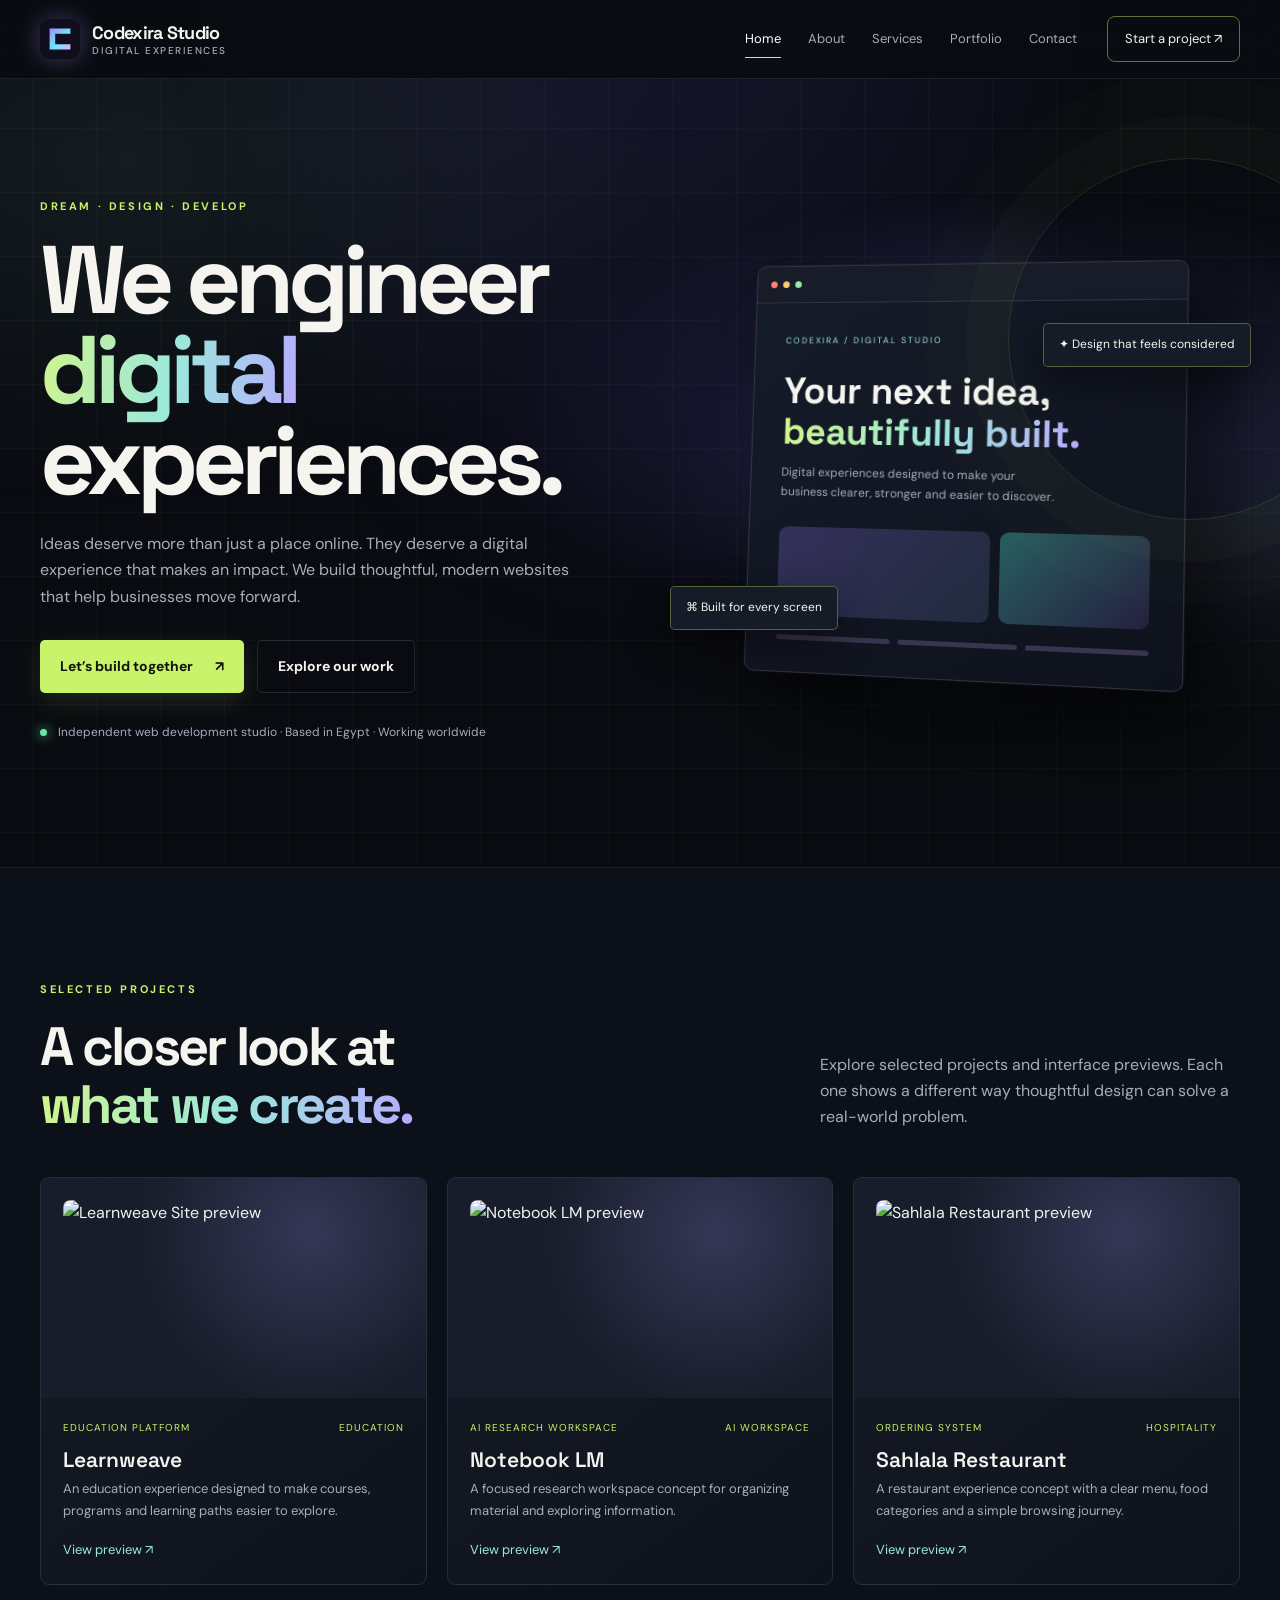
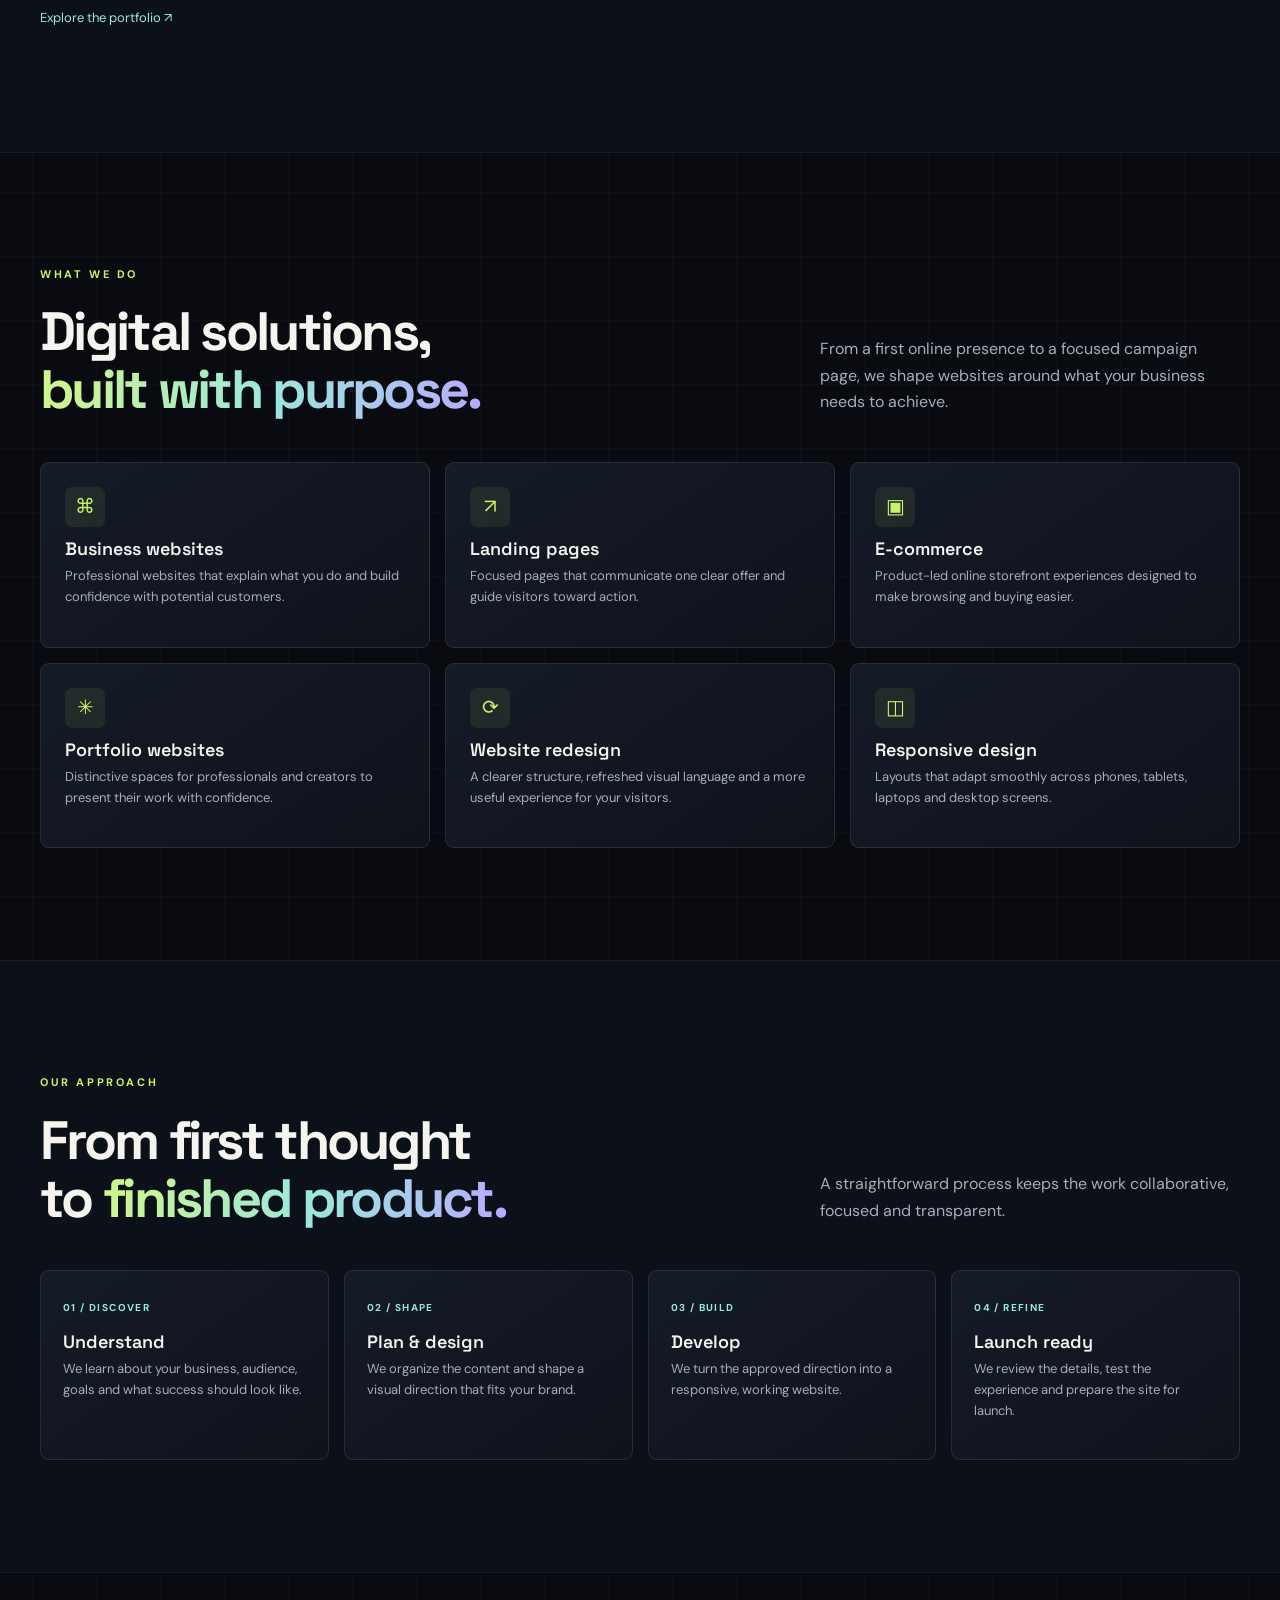
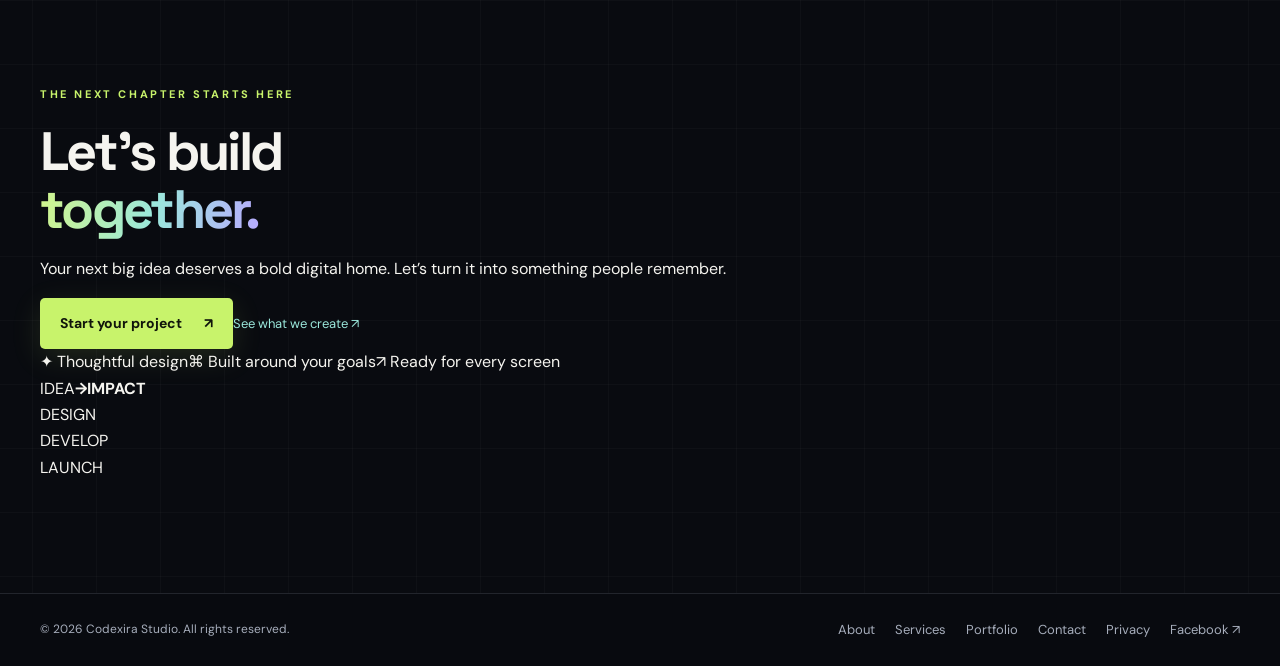
==== commit 5cb16a4e: "Create a richer Let’s build together section" ====
--- a/index.html
+++ b/index.html
@@ -4,5 +4,5 @@
 <section class="section alt"><div class="wrap"><div class="section-head"><div><div class="eyebrow">Selected projects</div><h2>A closer look at<br><span class="gradient">what we create.</span></h2></div><p>Explore selected projects and interface previews. Each one shows a different way thoughtful design can solve a real-world problem.</p></div><div class="work-grid"><article class="work-card"><div class="work-art"><img src="https://screenshot2.lovable.dev/lovp_5n1x0kdtng8tbvr7tym31ezscm/87ee967a09512592a53adcfbcdbd234d_1791843262062.png" alt="Learnweave Site preview" loading="lazy" style="width:100%;height:100%;object-fit:cover;object-position:top;border-radius:8px"></div><div class="work-info"><div class="work-meta"><span>Education platform</span><span>Education</span></div><h3>Learnweave</h3><p>An education experience designed to make courses, programs and learning paths easier to explore.</p><a class="text-link" href="https://id-preview--2f0945a2-b911-4c25-8ae5-9daea45fbde0.lovable.app" target="_blank" rel="noopener">View preview ↗</a></div></article><article class="work-card"><div class="work-art"><img src="https://screenshot2.lovable.dev/lovp_4yqxfcgt209en8bn5qnqaa8feb/5dda428d8a398a46ccb5536d73b8a31d_1791145278507.png" alt="Notebook LM preview" loading="lazy" style="width:100%;height:100%;object-fit:cover;object-position:top;border-radius:8px"></div><div class="work-info"><div class="work-meta"><span>AI research workspace</span><span>AI workspace</span></div><h3>Notebook LM</h3><p>A focused research workspace concept for organizing material and exploring information.</p><a class="text-link" href="https://id-preview--54214747-f098-420d-9192-8afa0b0c61f5.lovable.app" target="_blank" rel="noopener">View preview ↗</a></div></article><article class="work-card"><div class="work-art"><img src="https://screenshot2.lovable.dev/lovp_5b8g9ac6zw99ery39wdm68x7bp/8f371133dd3fbd8e957538f6603a9ea0_1791223528072.png" alt="Sahlala Restaurant preview" loading="lazy" style="width:100%;height:100%;object-fit:cover;object-position:top;border-radius:8px"></div><div class="work-info"><div class="work-meta"><span>Ordering system</span><span>Hospitality</span></div><h3>Sahlala Restaurant</h3><p>A restaurant experience concept with a clear menu, food categories and a simple browsing journey.</p><a class="text-link" href="https://id-preview--3a374c63-1ea5-43de-827b-7bce04d42547.lovable.app" target="_blank" rel="noopener">View preview ↗</a></div></article></div><p class="notice"><a class="text-link" href="portfolio.html">Explore the portfolio ↗</a></p></div></section>
 <section class="section"><div class="wrap"><div class="section-head"><div><div class="eyebrow">What we do</div><h2>Digital solutions,<br><span class="gradient">built with purpose.</span></h2></div><p>From a first online presence to a focused campaign page, we shape websites around what your business needs to achieve.</p></div><div class="services-grid"><article class="service"><div class="service-icon">⌘</div><h3>Business websites</h3><p>Professional websites that explain what you do and build confidence with potential customers.</p></article><article class="service"><div class="service-icon">↗</div><h3>Landing pages</h3><p>Focused pages that communicate one clear offer and guide visitors toward action.</p></article><article class="service"><div class="service-icon">▣</div><h3>E-commerce</h3><p>Product-led online storefront experiences designed to make browsing and buying easier.</p></article><article class="service"><div class="service-icon">✳</div><h3>Portfolio websites</h3><p>Distinctive spaces for professionals and creators to present their work with confidence.</p></article><article class="service"><div class="service-icon">⟳</div><h3>Website redesign</h3><p>A clearer structure, refreshed visual language and a more useful experience for your visitors.</p></article><article class="service"><div class="service-icon">◫</div><h3>Responsive design</h3><p>Layouts that adapt smoothly across phones, tablets, laptops and desktop screens.</p></article></div></div></section>
 <section class="section alt"><div class="wrap"><div class="section-head"><div><div class="eyebrow">Our approach</div><h2>From first thought<br>to <span class="gradient">finished product.</span></h2></div><p>A straightforward process keeps the work collaborative, focused and transparent.</p></div><div class="process-grid"><div class="step"><b>01 / DISCOVER</b><h3>Understand</h3><p>We learn about your business, audience, goals and what success should look like.</p></div><div class="step"><b>02 / SHAPE</b><h3>Plan & design</h3><p>We organize the content and shape a visual direction that fits your brand.</p></div><div class="step"><b>03 / BUILD</b><h3>Develop</h3><p>We turn the approved direction into a responsive, working website.</p></div><div class="step"><b>04 / REFINE</b><h3>Launch ready</h3><p>We review the details, test the experience and prepare the site for launch.</p></div></div></div></section>
-<section class="section"><div class="wrap"><div class="cta-panel"><div><div class="eyebrow">Have something in mind?</div><h2>Let’s turn your idea into a <span class="gradient">digital experience.</span></h2><p>Tell us a little about your project. We’ll take it from there.</p></div><a class="btn" href="contact.html">Start a conversation ↗</a></div></div></section></main>
+<section class="section build-together"><div class="wrap"><div class="build-shell"><div class="build-copy"><div class="eyebrow">The next chapter starts here</div><h2>Let’s build<br><span class="gradient">together.</span></h2><p class="build-lead">Your next big idea deserves a bold digital home. Let’s turn it into something people remember.</p><div class="build-actions"><a class="btn" href="contact.html">Start your project <span>↗</span></a><a class="text-link" href="portfolio.html">See what we create ↗</a></div><div class="build-points"><span>✦ Thoughtful design</span><span>⌘ Built around your goals</span><span>↗ Ready for every screen</span></div></div><div class="build-art" aria-hidden="true"><div class="build-orbit orbit-a"></div><div class="build-orbit orbit-b"></div><div class="build-orbit orbit-c"></div><div class="build-core"><span>IDEA</span><b>→</b><strong>IMPACT</strong></div><div class="orbit-label label-a">DESIGN</div><div class="orbit-label label-b">DEVELOP</div><div class="orbit-label label-c">LAUNCH</div></div></div></div></section></main>
 <footer class="footer"><div class="wrap footer-row"><div>© <span data-year></span> Codexira Studio. All rights reserved.</div><div class="footer-links"><a href="about.html">About</a><a href="services.html">Services</a><a href="portfolio.html">Portfolio</a><a href="contact.html">Contact</a><a href="privacy.html">Privacy</a><a href="https://www.facebook.com/CodexiraStudio/" target="_blank" rel="noopener">Facebook ↗</a></div></div></footer><script src="assets/site.js"></script></body></html>
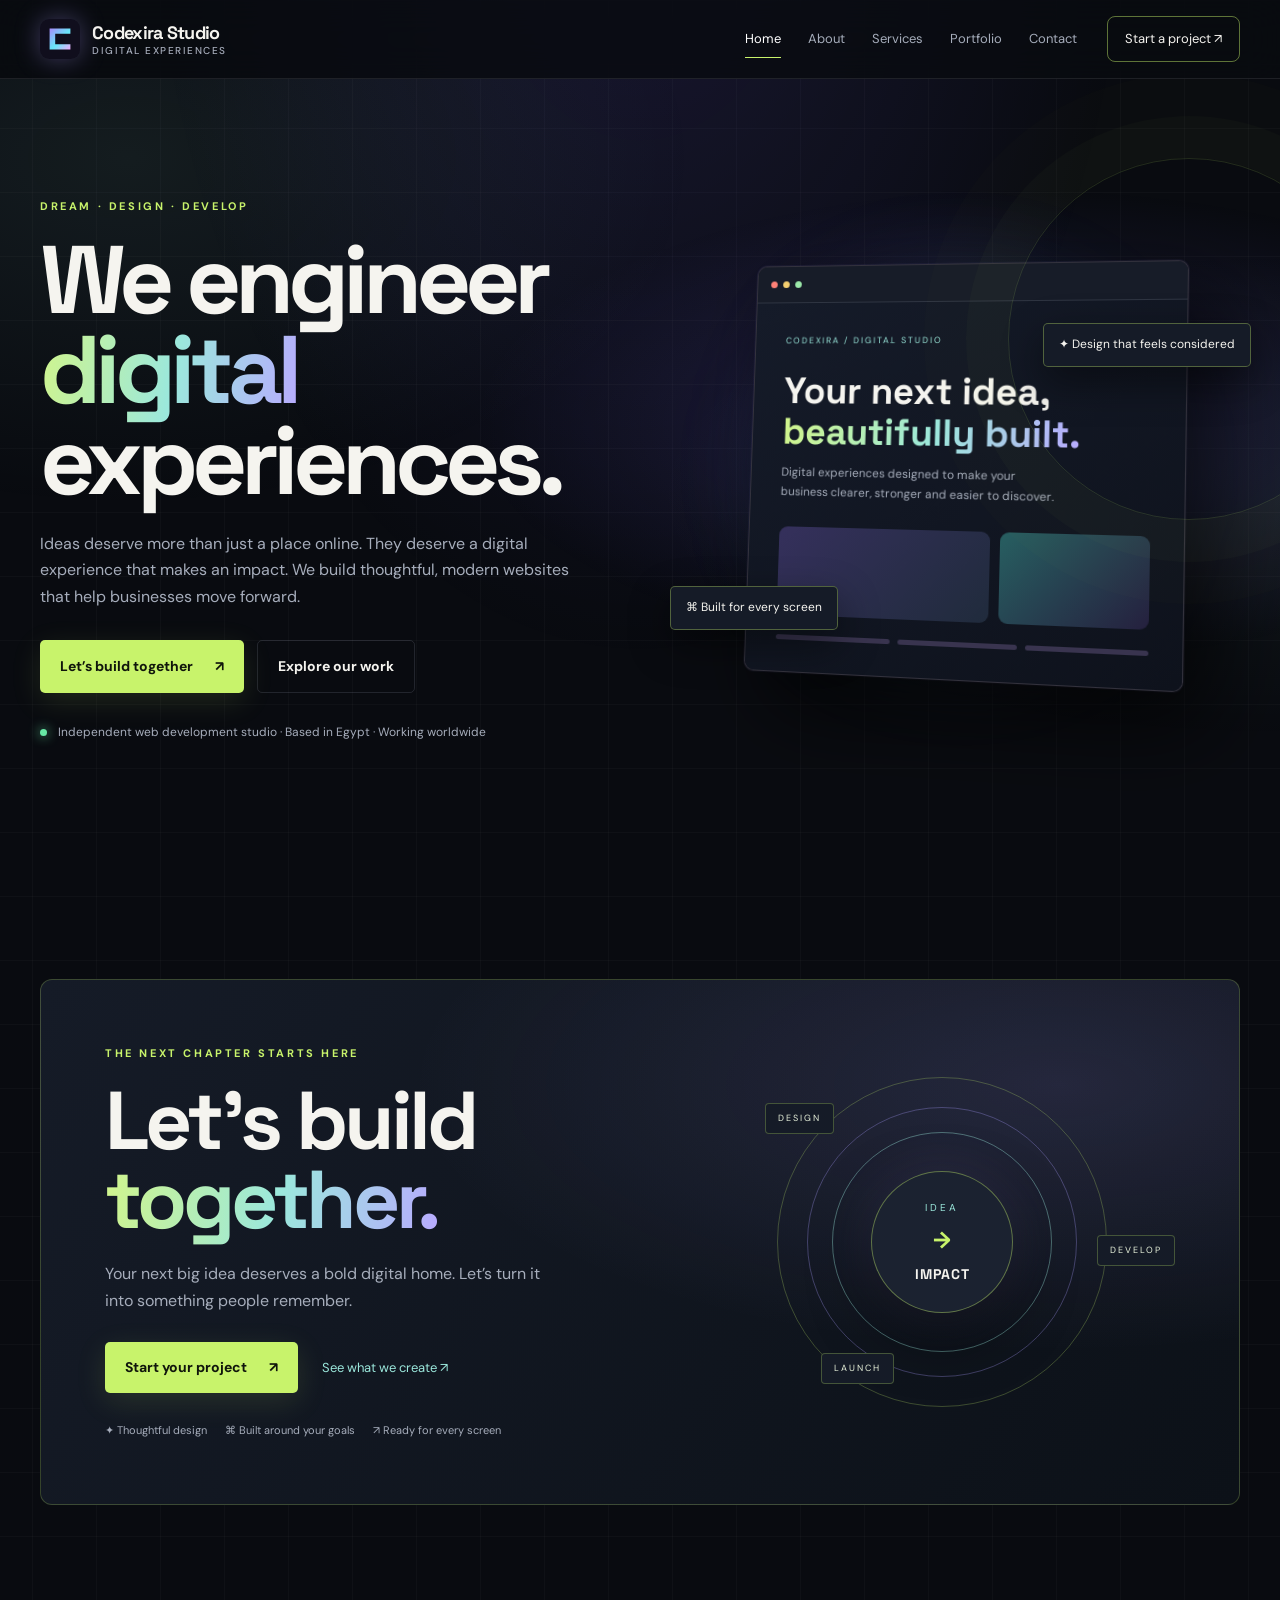
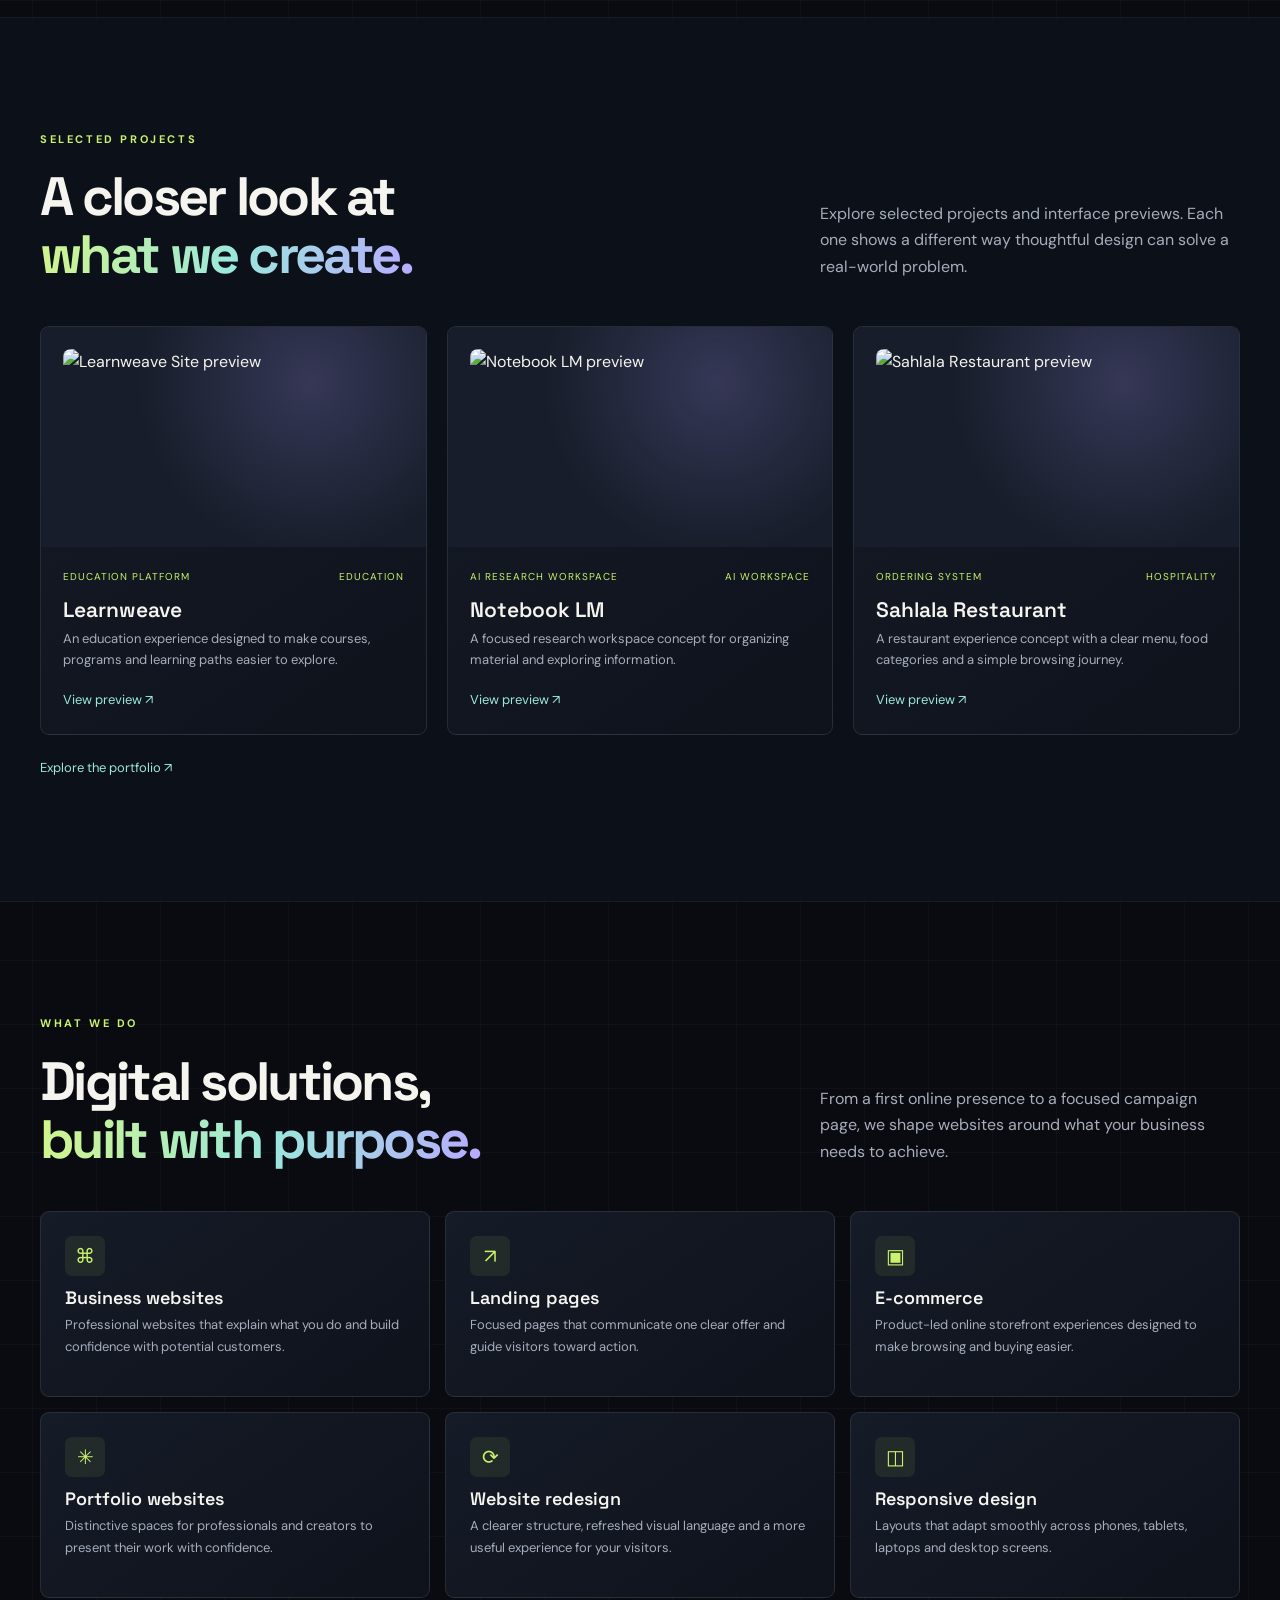
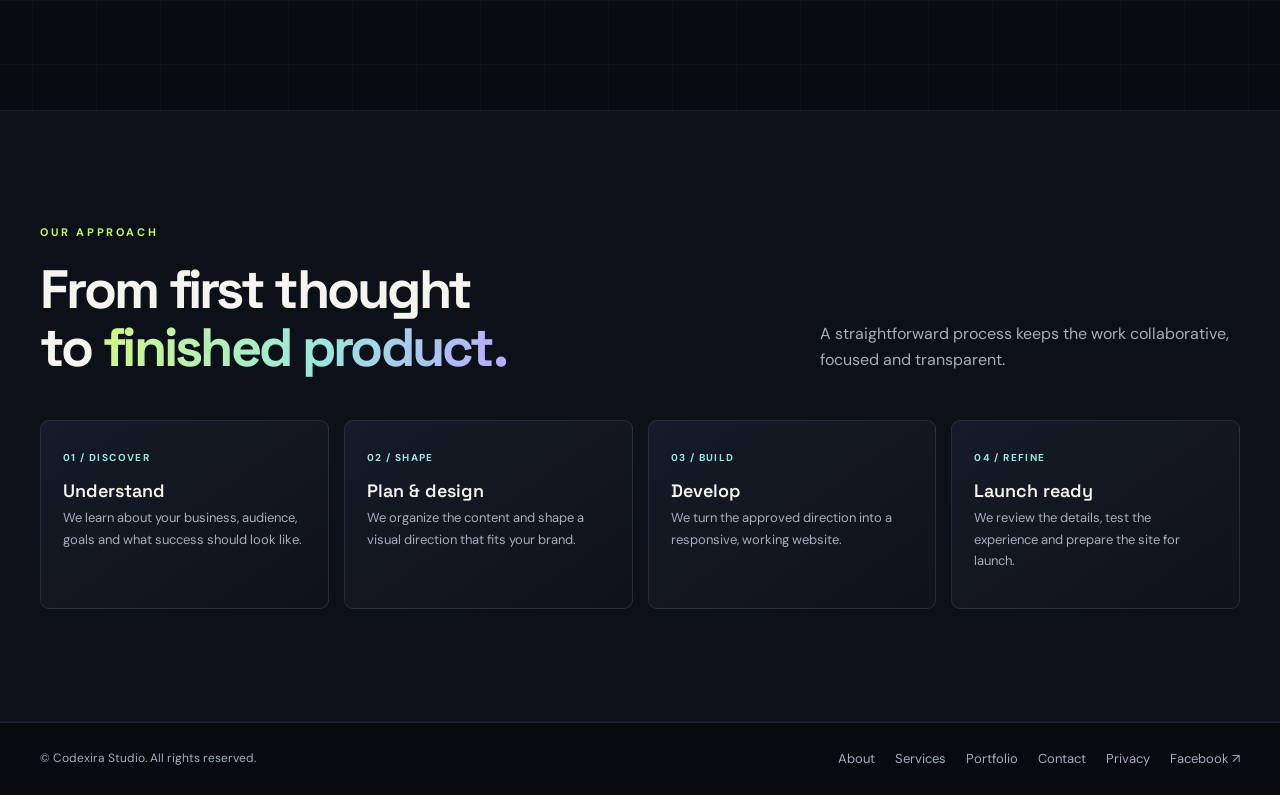
==== commit e0cbdda7: "Move build-together CTA higher on homepage" ====
--- a/index.html
+++ b/index.html
@@ -1,8 +1,9 @@
 <!doctype html><html lang="en"><head><meta charset="utf-8"><meta name="viewport" content="width=device-width,initial-scale=1"><meta name="theme-color" content="#080711"><title>Codexira Studio — We Engineer Digital Experiences</title><meta name="description" content="Codexira Studio builds modern, responsive websites, landing pages, portfolios and e-commerce experiences for ambitious businesses."><link rel="icon" href="assets/mark.svg" type="image/png"><link rel="stylesheet" href="assets/site.css"><link rel="manifest" href="site.webmanifest"><meta property="og:title" content="Codexira Studio — We Engineer Digital Experiences"><meta property="og:description" content="Modern websites and digital experiences built around your business."><meta property="og:image" content="assets/og-cover.svg"><meta property="og:type" content="website"></head><body>
 <header class="site-header"><div class="wrap nav"><a class="brand" href="index.html"><img src="assets/mark.svg" alt="Codexira mark"><div>Codexira Studio<span>Digital experiences</span></div></a><nav class="nav-links" aria-label="Main navigation"><a class="active" href="index.html">Home</a><a href="about.html">About</a><a href="services.html">Services</a><a href="portfolio.html">Portfolio</a><a href="contact.html">Contact</a></nav><a class="nav-cta" href="contact.html">Start a project ↗</a><button class="menu-toggle" aria-label="Open navigation" aria-expanded="false">☰</button></div></header>
 <main><section class="hero"><div class="wrap hero-grid"><div><div class="eyebrow">Dream · Design · Develop</div><h1>We engineer<br><span class="gradient">digital</span><br>experiences.</h1><p>Ideas deserve more than just a place online. They deserve a digital experience that makes an impact. We build thoughtful, modern websites that help businesses move forward.</p><div class="hero-actions"><a class="btn" href="contact.html">Let’s build together <span>↗</span></a><a class="btn secondary" href="portfolio.html">Explore our work</a></div><div class="hero-note"><i class="pulse"></i> Independent web development studio · Based in Egypt · Working worldwide</div></div><div class="visual"><div class="orb"></div><div class="browser-card"><div class="browser-top"><i></i><i></i><i></i></div><div class="browser-body"><div class="mock-label">CODEXIRA / DIGITAL STUDIO</div><div class="mock-title">Your next idea,<br><span class="gradient">beautifully built.</span></div><div class="mock-copy">Digital experiences designed to make your business clearer, stronger and easier to discover.</div><div class="mock-tiles"><div class="mock-tile"></div><div class="mock-tile"></div></div><div class="mock-bottom"><span></span><span></span><span></span></div></div></div><div class="float-chip chip-one">✦ Design that feels considered</div><div class="float-chip chip-two">⌘ Built for every screen</div></div></div></section>
+<section class="section build-together"><div class="wrap"><div class="build-shell"><div class="build-copy"><div class="eyebrow">The next chapter starts here</div><h2>Let’s build<br><span class="gradient">together.</span></h2><p class="build-lead">Your next big idea deserves a bold digital home. Let’s turn it into something people remember.</p><div class="build-actions"><a class="btn" href="contact.html">Start your project <span>↗</span></a><a class="text-link" href="portfolio.html">See what we create ↗</a></div><div class="build-points"><span>✦ Thoughtful design</span><span>⌘ Built around your goals</span><span>↗ Ready for every screen</span></div></div><div class="build-art" aria-hidden="true"><div class="build-orbit orbit-a"></div><div class="build-orbit orbit-b"></div><div class="build-orbit orbit-c"></div><div class="build-core"><span>IDEA</span><b>→</b><strong>IMPACT</strong></div><div class="orbit-label label-a">DESIGN</div><div class="orbit-label label-b">DEVELOP</div><div class="orbit-label label-c">LAUNCH</div></div></div></div></section>
 <section class="section alt"><div class="wrap"><div class="section-head"><div><div class="eyebrow">Selected projects</div><h2>A closer look at<br><span class="gradient">what we create.</span></h2></div><p>Explore selected projects and interface previews. Each one shows a different way thoughtful design can solve a real-world problem.</p></div><div class="work-grid"><article class="work-card"><div class="work-art"><img src="https://screenshot2.lovable.dev/lovp_5n1x0kdtng8tbvr7tym31ezscm/87ee967a09512592a53adcfbcdbd234d_1791843262062.png" alt="Learnweave Site preview" loading="lazy" style="width:100%;height:100%;object-fit:cover;object-position:top;border-radius:8px"></div><div class="work-info"><div class="work-meta"><span>Education platform</span><span>Education</span></div><h3>Learnweave</h3><p>An education experience designed to make courses, programs and learning paths easier to explore.</p><a class="text-link" href="https://id-preview--2f0945a2-b911-4c25-8ae5-9daea45fbde0.lovable.app" target="_blank" rel="noopener">View preview ↗</a></div></article><article class="work-card"><div class="work-art"><img src="https://screenshot2.lovable.dev/lovp_4yqxfcgt209en8bn5qnqaa8feb/5dda428d8a398a46ccb5536d73b8a31d_1791145278507.png" alt="Notebook LM preview" loading="lazy" style="width:100%;height:100%;object-fit:cover;object-position:top;border-radius:8px"></div><div class="work-info"><div class="work-meta"><span>AI research workspace</span><span>AI workspace</span></div><h3>Notebook LM</h3><p>A focused research workspace concept for organizing material and exploring information.</p><a class="text-link" href="https://id-preview--54214747-f098-420d-9192-8afa0b0c61f5.lovable.app" target="_blank" rel="noopener">View preview ↗</a></div></article><article class="work-card"><div class="work-art"><img src="https://screenshot2.lovable.dev/lovp_5b8g9ac6zw99ery39wdm68x7bp/8f371133dd3fbd8e957538f6603a9ea0_1791223528072.png" alt="Sahlala Restaurant preview" loading="lazy" style="width:100%;height:100%;object-fit:cover;object-position:top;border-radius:8px"></div><div class="work-info"><div class="work-meta"><span>Ordering system</span><span>Hospitality</span></div><h3>Sahlala Restaurant</h3><p>A restaurant experience concept with a clear menu, food categories and a simple browsing journey.</p><a class="text-link" href="https://id-preview--3a374c63-1ea5-43de-827b-7bce04d42547.lovable.app" target="_blank" rel="noopener">View preview ↗</a></div></article></div><p class="notice"><a class="text-link" href="portfolio.html">Explore the portfolio ↗</a></p></div></section>
 <section class="section"><div class="wrap"><div class="section-head"><div><div class="eyebrow">What we do</div><h2>Digital solutions,<br><span class="gradient">built with purpose.</span></h2></div><p>From a first online presence to a focused campaign page, we shape websites around what your business needs to achieve.</p></div><div class="services-grid"><article class="service"><div class="service-icon">⌘</div><h3>Business websites</h3><p>Professional websites that explain what you do and build confidence with potential customers.</p></article><article class="service"><div class="service-icon">↗</div><h3>Landing pages</h3><p>Focused pages that communicate one clear offer and guide visitors toward action.</p></article><article class="service"><div class="service-icon">▣</div><h3>E-commerce</h3><p>Product-led online storefront experiences designed to make browsing and buying easier.</p></article><article class="service"><div class="service-icon">✳</div><h3>Portfolio websites</h3><p>Distinctive spaces for professionals and creators to present their work with confidence.</p></article><article class="service"><div class="service-icon">⟳</div><h3>Website redesign</h3><p>A clearer structure, refreshed visual language and a more useful experience for your visitors.</p></article><article class="service"><div class="service-icon">◫</div><h3>Responsive design</h3><p>Layouts that adapt smoothly across phones, tablets, laptops and desktop screens.</p></article></div></div></section>
 <section class="section alt"><div class="wrap"><div class="section-head"><div><div class="eyebrow">Our approach</div><h2>From first thought<br>to <span class="gradient">finished product.</span></h2></div><p>A straightforward process keeps the work collaborative, focused and transparent.</p></div><div class="process-grid"><div class="step"><b>01 / DISCOVER</b><h3>Understand</h3><p>We learn about your business, audience, goals and what success should look like.</p></div><div class="step"><b>02 / SHAPE</b><h3>Plan & design</h3><p>We organize the content and shape a visual direction that fits your brand.</p></div><div class="step"><b>03 / BUILD</b><h3>Develop</h3><p>We turn the approved direction into a responsive, working website.</p></div><div class="step"><b>04 / REFINE</b><h3>Launch ready</h3><p>We review the details, test the experience and prepare the site for launch.</p></div></div></div></section>
-<section class="section build-together"><div class="wrap"><div class="build-shell"><div class="build-copy"><div class="eyebrow">The next chapter starts here</div><h2>Let’s build<br><span class="gradient">together.</span></h2><p class="build-lead">Your next big idea deserves a bold digital home. Let’s turn it into something people remember.</p><div class="build-actions"><a class="btn" href="contact.html">Start your project <span>↗</span></a><a class="text-link" href="portfolio.html">See what we create ↗</a></div><div class="build-points"><span>✦ Thoughtful design</span><span>⌘ Built around your goals</span><span>↗ Ready for every screen</span></div></div><div class="build-art" aria-hidden="true"><div class="build-orbit orbit-a"></div><div class="build-orbit orbit-b"></div><div class="build-orbit orbit-c"></div><div class="build-core"><span>IDEA</span><b>→</b><strong>IMPACT</strong></div><div class="orbit-label label-a">DESIGN</div><div class="orbit-label label-b">DEVELOP</div><div class="orbit-label label-c">LAUNCH</div></div></div></div></section></main>
+</main>
 <footer class="footer"><div class="wrap footer-row"><div>© <span data-year></span> Codexira Studio. All rights reserved.</div><div class="footer-links"><a href="about.html">About</a><a href="services.html">Services</a><a href="portfolio.html">Portfolio</a><a href="contact.html">Contact</a><a href="privacy.html">Privacy</a><a href="https://www.facebook.com/CodexiraStudio/" target="_blank" rel="noopener">Facebook ↗</a></div></div></footer><script src="assets/site.js"></script></body></html>
--- a/assets/site.css
+++ b/assets/site.css
@@ -1,4 +1,4 @@
-@import url('https://fonts.googleapis.com/css2?family=DM+Sans:wght@400;500;600;700&family=Space+Grotesk:wght@400;500;600;700&display=swap');
+@import url('https://fonts.googleapis.com/css2?family=Cairo:wght@400;500;600;700;800&family=DM+Sans:wght@400;500;600;700&family=Space+Grotesk:wght@400;500;600;700&display=swap');
 :root{color-scheme:dark;--bg:#080711;--panel:#100e1d;--panel2:#151225;--text:#f7f5ff;--muted:#aaa5bd;--line:rgba(255,255,255,.1);--purple:#a78bfa;--cyan:#67e8f9;--pink:#f0abfc;--max:1160px}
 *{box-sizing:border-box}html{scroll-behavior:smooth}body{margin:0;background:var(--bg);color:var(--text);font-family:'DM Sans',sans-serif;line-height:1.65}a{color:inherit;text-decoration:none}img{max-width:100%;display:block}.wrap{width:min(var(--max),calc(100% - 48px));margin:auto}
 .site-header{position:sticky;top:0;z-index:20;background:rgba(8,7,17,.86);backdrop-filter:blur(18px);border-bottom:1px solid var(--line)}.nav{height:78px;display:flex;align-items:center;gap:30px}.brand{display:flex;align-items:center;gap:12px;font:700 18px 'Space Grotesk',sans-serif;letter-spacing:-.5px}.brand img{width:40px;height:40px}.brand span{display:block;color:var(--muted);font:500 10px 'DM Sans',sans-serif;letter-spacing:1.5px;text-transform:uppercase}.nav-links{display:flex;gap:27px;margin-left:auto}.nav-links a,.footer-links a{font-size:13px;color:var(--muted);transition:.2s}.nav-links a:hover,.nav-links a.active,.footer-links a:hover{color:white}.nav-cta{padding:11px 17px;border:1px solid rgba(167,139,250,.5);border-radius:8px;font-size:13px}.menu-toggle{display:none;background:none;color:white;border:0;font-size:24px}
@@ -96,3 +96,47 @@
 @media(prefers-reduced-motion:reduce){*,*:before,*:after{scroll-behavior:auto!important;animation-duration:.01ms!important;animation-iteration-count:1!important;transition-duration:.01ms!important}.reveal{opacity:1;transform:none}}
 @media(max-width:850px){.hero{padding:86px 0 90px}.hero:after{right:-220px}.section{padding:86px 0}}
 @media(max-width:620px){.hero{padding:68px 0 75px}.hero h1{font-size:58px;letter-spacing:-3.8px}.section{padding:72px 0}.browser-card{transform:none;animation:none}.chip-one{right:0}.chip-two{left:0}.hero:after{width:220px;height:220px;right:-150px}}
+
+
+/* Theme + bilingual interface */
+:root{--surface:var(--panel);--surface-2:var(--panel2)}
+html[data-theme="light"]{color-scheme:light;--bg:#f4f6f7;--panel:#ffffff;--panel2:#e9eef0;--text:#151b22;--muted:#586571;--line:rgba(20,35,45,.14);--purple:#6550c9;--cyan:#087d88;--acid:#617d19}
+html[data-theme="light"] body{background-image:linear-gradient(rgba(18,40,50,.035) 1px,transparent 1px),linear-gradient(90deg,rgba(18,40,50,.035) 1px,transparent 1px)}
+html[data-theme="light"] .site-header{background:rgba(247,249,250,.88);border-color:var(--line)}
+html[data-theme="light"] .nav-links a:hover,html[data-theme="light"] .nav-links a.active,html[data-theme="light"] .footer-links a:hover{color:#101820}
+html[data-theme="light"] .nav-cta{color:#18232b;border-color:#778d34}
+html[data-theme="light"] .hero{background:radial-gradient(ellipse at 78% 36%,rgba(110,90,210,.12),transparent 38%),radial-gradient(ellipse at 10% 10%,rgba(20,160,170,.08),transparent 35%)}
+html[data-theme="light"] .browser-card{background:#fff;border-color:#d4dce0;box-shadow:0 35px 90px #30404a22}
+html[data-theme="light"] .browser-top{border-color:#dce3e7}
+html[data-theme="light"] .browser-body{background:#f9fbfc}
+html[data-theme="light"] .mock-copy{color:#586571}
+html[data-theme="light"] .float-chip{background:#fff;border-color:#dce3e7;color:#202a32;box-shadow:0 15px 40px #2030401a}
+html[data-theme="light"] .section.alt{background:#eaf0f1;border-color:#d9e1e3}
+html[data-theme="light"] .work-card,html[data-theme="light"] .service,html[data-theme="light"] .step,html[data-theme="light"] .content-card,html[data-theme="light"] .project-card,html[data-theme="light"] .panel{background:linear-gradient(145deg,#fff,#f4f7f8);border-color:#dce4e6}
+html[data-theme="light"] .cta-panel{background:radial-gradient(ellipse at 92% 0%,#a99bff22,transparent 55%),linear-gradient(120deg,#fff,#edf3f4);border-color:#cbd7d8}
+html[data-theme="light"] .footer{background:#e7edef;border-color:#d6dfe1;color:#27323a}
+html[data-theme="light"] .form-field input,html[data-theme="light"] .form-field select,html[data-theme="light"] .form-field textarea{background:#fff;color:#18232b;border-color:#d3dcdf}
+html[data-theme="light"] .menu-toggle{color:#18232b}
+html[data-theme="light"] .build-shell{background:linear-gradient(125deg,#fff,#edf2f2);border-color:#cbd8d9}
+html[data-theme="light"] .build-orbit{border-color:#758d3b55}
+html[data-theme="light"] .build-core{background:#fff;color:#17232b;box-shadow:0 20px 55px #2030401c}
+html[data-theme="light"] .orbit-label{background:#fff;color:#33434a;border-color:#ccd9d9}
+.nav-tools{display:flex;align-items:center;gap:8px}
+.utility-btn{display:inline-flex;align-items:center;justify-content:center;gap:7px;min-height:38px;padding:0 11px;border:1px solid var(--line);border-radius:6px;background:transparent;color:var(--text);font:600 11px 'DM Sans',sans-serif;cursor:pointer;transition:.2s}
+.utility-btn:hover{border-color:var(--acid);transform:translateY(-1px)}
+.utility-btn .utility-icon{font-size:15px}
+html[lang="ar"] body{font-family:'Cairo','DM Sans',sans-serif}
+html[lang="ar"] .brand,html[lang="ar"] h1,html[lang="ar"] h2,html[lang="ar"] h3{font-family:'Cairo','Space Grotesk',sans-serif;letter-spacing:0}
+html[lang="ar"] body{direction:rtl}
+html[lang="ar"] .nav-links{margin-left:0;margin-right:auto}
+html[lang="ar"] .hero-grid,html[lang="ar"] .section-head,html[lang="ar"] .footer-row,html[lang="ar"] .project-actions{direction:rtl}
+html[lang="ar"] .hero h1{letter-spacing:0;line-height:1.25}
+html[lang="ar"] .eyebrow{letter-spacing:1px}
+html[lang="ar"] .build-points{direction:rtl}
+html[lang="ar"] .build-art{direction:ltr}
+.build-together{overflow:hidden}
+.build-shell{position:relative;display:grid;grid-template-columns:1.1fr .9fr;gap:35px;align-items:center;min-height:430px;padding:clamp(28px,5vw,66px);overflow:hidden;border:1px solid #c8f36b38;border-radius:12px;background:radial-gradient(ellipse at 85% 20%,#a99bff24,transparent 45%),linear-gradient(125deg,#151b27,#0c1118)}
+.build-copy{position:relative;z-index:2}.build-copy h2{font:700 clamp(48px,7vw,82px)/.96 'Space Grotesk';letter-spacing:-4px;margin:0 0 22px}.build-lead{max-width:460px;color:var(--muted);font-size:16px}.build-actions{display:flex;align-items:center;gap:24px;flex-wrap:wrap;margin:28px 0}.build-points{display:flex;gap:18px;flex-wrap:wrap;color:var(--muted);font-size:11px}.build-art{position:relative;min-height:330px;display:grid;place-items:center}.build-orbit{position:absolute;width:270px;height:270px;border:1px solid #a99bff50;border-radius:50%;animation:orbitSpin 22s linear infinite}.orbit-b{width:220px;height:220px;border-color:#9be8dc66;animation-duration:17s;animation-direction:reverse}.orbit-c{width:330px;height:330px;border-color:#c8f36b40;animation-duration:32s}.build-core{position:relative;z-index:1;width:142px;height:142px;border-radius:50%;display:flex;flex-direction:column;align-items:center;justify-content:center;gap:5px;background:#1b2230;border:1px solid #c8f36b66;box-shadow:0 20px 65px #0007,0 0 45px #a99bff22}.build-core span{font-size:10px;letter-spacing:3px;color:var(--cyan)}.build-core b{font-size:23px;color:var(--acid)}.build-core strong{font:700 14px 'Space Grotesk';letter-spacing:1px}.orbit-label{position:absolute;z-index:2;padding:7px 12px;border:1px solid #c8f36b44;border-radius:4px;background:#151b27;color:#e9f3dc;font-size:9px;letter-spacing:2px}.label-a{top:8%;left:12%}.label-b{right:0;top:48%}.label-c{bottom:7%;left:24%}
+@keyframes orbitSpin{to{transform:rotate(360deg)}}
+@media(max-width:850px){.nav-tools{margin-left:auto}.nav-cta{display:none}.build-shell{grid-template-columns:1fr}.build-art{min-height:270px}.build-orbit{width:220px;height:220px}.orbit-b{width:175px;height:175px}.orbit-c{width:275px;height:275px}}
+@media(max-width:620px){.nav{gap:10px}.nav-tools{gap:5px}.utility-btn{min-height:34px;padding:0 8px}.utility-btn .utility-icon{display:none}.build-shell{padding:28px 22px}.build-copy h2{font-size:54px;letter-spacing:-2px}.build-art{min-height:245px}.build-orbit{width:190px;height:190px}.orbit-b{width:150px;height:150px}.orbit-c{width:235px;height:235px}.build-points{gap:10px}.build-lead{font-size:14px}}
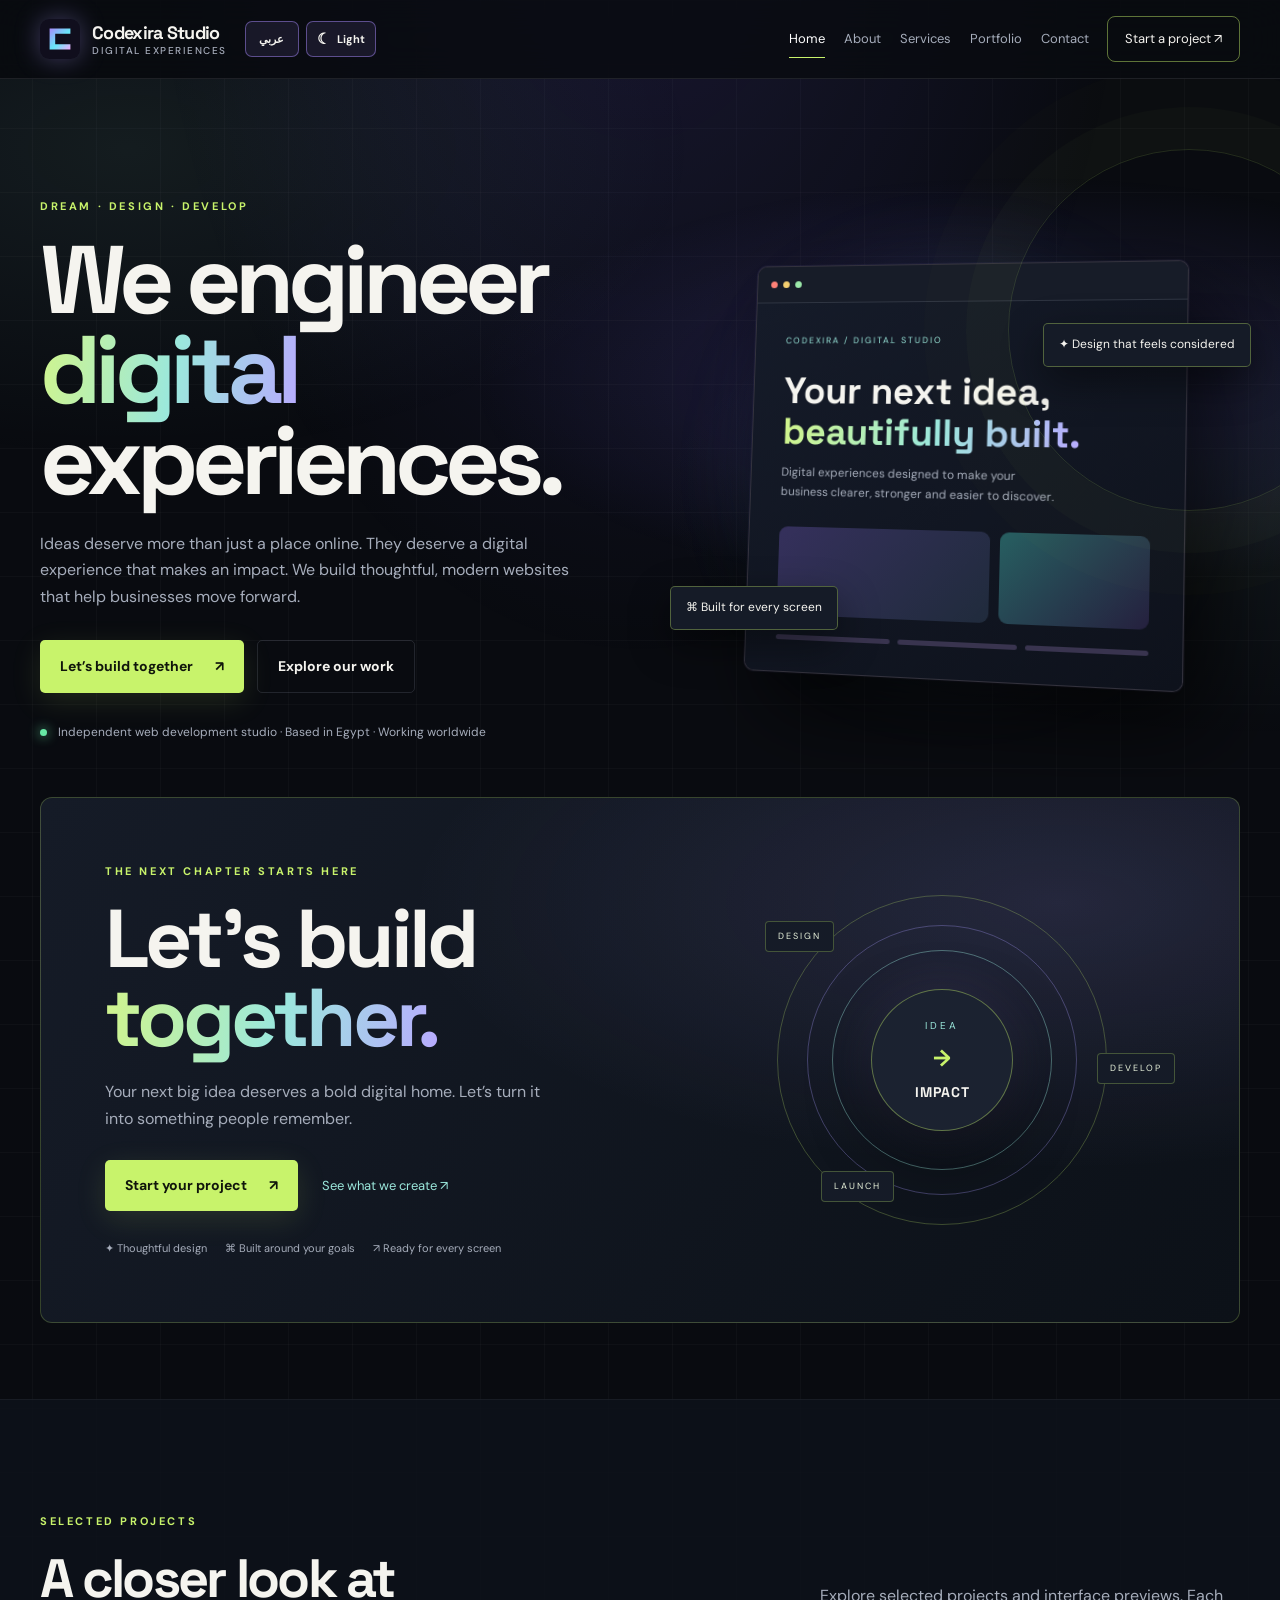
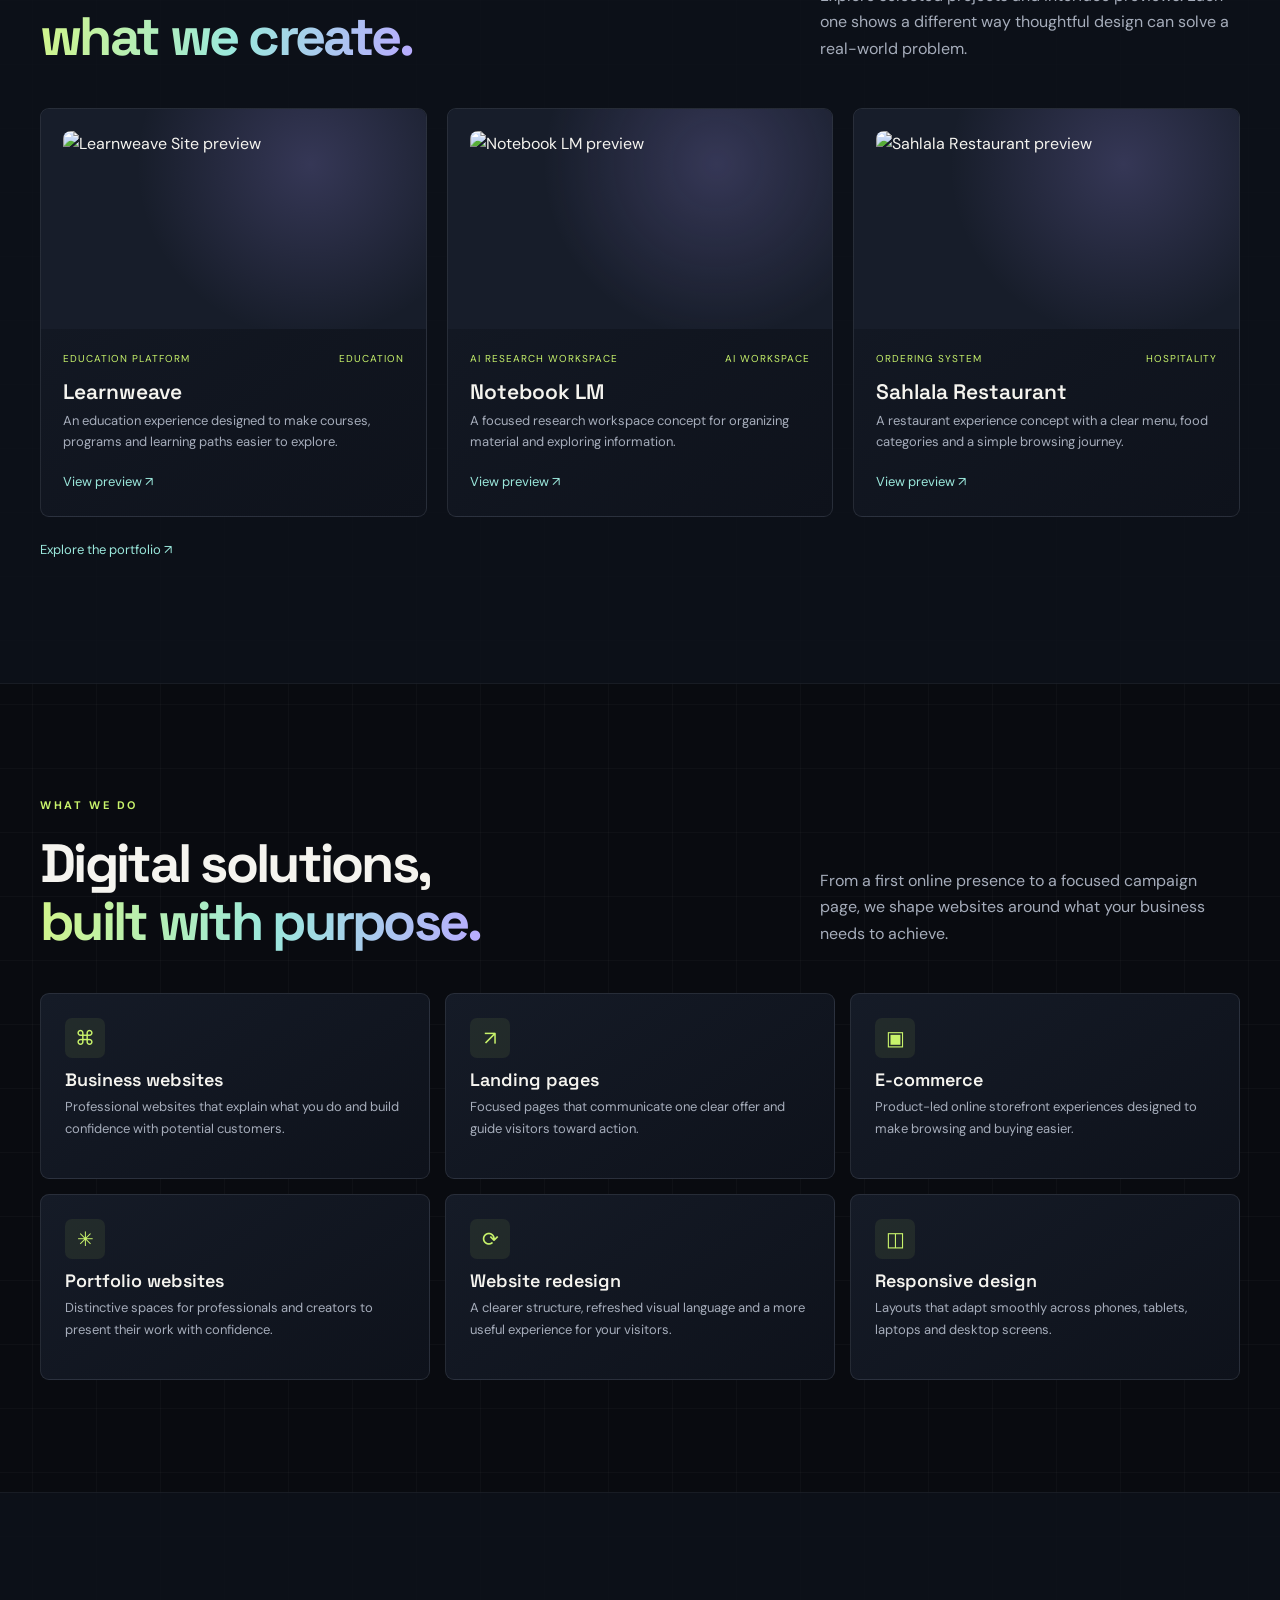
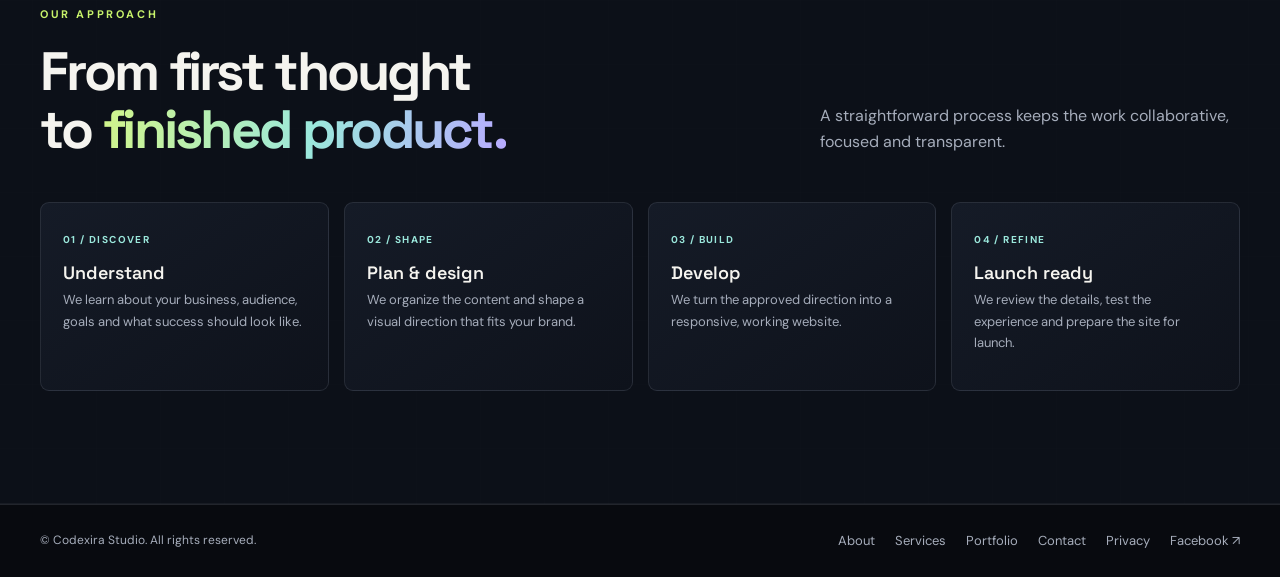
==== commit 6d3ffa10: "Add persistent language and theme controls to header" ====
--- a/index.html
+++ b/index.html
@@ -1,5 +1,5 @@
 <!doctype html><html lang="en"><head><meta charset="utf-8"><meta name="viewport" content="width=device-width,initial-scale=1"><meta name="theme-color" content="#080711"><title>Codexira Studio — We Engineer Digital Experiences</title><meta name="description" content="Codexira Studio builds modern, responsive websites, landing pages, portfolios and e-commerce experiences for ambitious businesses."><link rel="icon" href="assets/mark.svg" type="image/png"><link rel="stylesheet" href="assets/site.css"><link rel="manifest" href="site.webmanifest"><meta property="og:title" content="Codexira Studio — We Engineer Digital Experiences"><meta property="og:description" content="Modern websites and digital experiences built around your business."><meta property="og:image" content="assets/og-cover.svg"><meta property="og:type" content="website"></head><body>
-<header class="site-header"><div class="wrap nav"><a class="brand" href="index.html"><img src="assets/mark.svg" alt="Codexira mark"><div>Codexira Studio<span>Digital experiences</span></div></a><nav class="nav-links" aria-label="Main navigation"><a class="active" href="index.html">Home</a><a href="about.html">About</a><a href="services.html">Services</a><a href="portfolio.html">Portfolio</a><a href="contact.html">Contact</a></nav><a class="nav-cta" href="contact.html">Start a project ↗</a><button class="menu-toggle" aria-label="Open navigation" aria-expanded="false">☰</button></div></header>
+<header class="site-header"><div class="wrap nav"><a class="brand" href="index.html"><img src="assets/mark.svg" alt="Codexira mark"><div>Codexira Studio<span>Digital experiences</span></div></a><div class="nav-tools"><button class="utility-btn" id="language-toggle" type="button" aria-label="Switch language">عربي</button><button class="utility-btn" id="theme-toggle" type="button" aria-label="Toggle color theme"><span class="utility-icon" aria-hidden="true">☾</span><span class="theme-label">Light</span></button></div><nav class="nav-links" aria-label="Main navigation"><a class="active" href="index.html">Home</a><a href="about.html">About</a><a href="services.html">Services</a><a href="portfolio.html">Portfolio</a><a href="contact.html">Contact</a></nav><a class="nav-cta" href="contact.html">Start a project ↗</a><button class="menu-toggle" aria-label="Open navigation" aria-expanded="false">☰</button></div></header>
 <main><section class="hero"><div class="wrap hero-grid"><div><div class="eyebrow">Dream · Design · Develop</div><h1>We engineer<br><span class="gradient">digital</span><br>experiences.</h1><p>Ideas deserve more than just a place online. They deserve a digital experience that makes an impact. We build thoughtful, modern websites that help businesses move forward.</p><div class="hero-actions"><a class="btn" href="contact.html">Let’s build together <span>↗</span></a><a class="btn secondary" href="portfolio.html">Explore our work</a></div><div class="hero-note"><i class="pulse"></i> Independent web development studio · Based in Egypt · Working worldwide</div></div><div class="visual"><div class="orb"></div><div class="browser-card"><div class="browser-top"><i></i><i></i><i></i></div><div class="browser-body"><div class="mock-label">CODEXIRA / DIGITAL STUDIO</div><div class="mock-title">Your next idea,<br><span class="gradient">beautifully built.</span></div><div class="mock-copy">Digital experiences designed to make your business clearer, stronger and easier to discover.</div><div class="mock-tiles"><div class="mock-tile"></div><div class="mock-tile"></div></div><div class="mock-bottom"><span></span><span></span><span></span></div></div></div><div class="float-chip chip-one">✦ Design that feels considered</div><div class="float-chip chip-two">⌘ Built for every screen</div></div></div></section>
 <section class="section build-together"><div class="wrap"><div class="build-shell"><div class="build-copy"><div class="eyebrow">The next chapter starts here</div><h2>Let’s build<br><span class="gradient">together.</span></h2><p class="build-lead">Your next big idea deserves a bold digital home. Let’s turn it into something people remember.</p><div class="build-actions"><a class="btn" href="contact.html">Start your project <span>↗</span></a><a class="text-link" href="portfolio.html">See what we create ↗</a></div><div class="build-points"><span>✦ Thoughtful design</span><span>⌘ Built around your goals</span><span>↗ Ready for every screen</span></div></div><div class="build-art" aria-hidden="true"><div class="build-orbit orbit-a"></div><div class="build-orbit orbit-b"></div><div class="build-orbit orbit-c"></div><div class="build-core"><span>IDEA</span><b>→</b><strong>IMPACT</strong></div><div class="orbit-label label-a">DESIGN</div><div class="orbit-label label-b">DEVELOP</div><div class="orbit-label label-c">LAUNCH</div></div></div></div></section>
 <section class="section alt"><div class="wrap"><div class="section-head"><div><div class="eyebrow">Selected projects</div><h2>A closer look at<br><span class="gradient">what we create.</span></h2></div><p>Explore selected projects and interface previews. Each one shows a different way thoughtful design can solve a real-world problem.</p></div><div class="work-grid"><article class="work-card"><div class="work-art"><img src="https://screenshot2.lovable.dev/lovp_5n1x0kdtng8tbvr7tym31ezscm/87ee967a09512592a53adcfbcdbd234d_1791843262062.png" alt="Learnweave Site preview" loading="lazy" style="width:100%;height:100%;object-fit:cover;object-position:top;border-radius:8px"></div><div class="work-info"><div class="work-meta"><span>Education platform</span><span>Education</span></div><h3>Learnweave</h3><p>An education experience designed to make courses, programs and learning paths easier to explore.</p><a class="text-link" href="https://id-preview--2f0945a2-b911-4c25-8ae5-9daea45fbde0.lovable.app" target="_blank" rel="noopener">View preview ↗</a></div></article><article class="work-card"><div class="work-art"><img src="https://screenshot2.lovable.dev/lovp_4yqxfcgt209en8bn5qnqaa8feb/5dda428d8a398a46ccb5536d73b8a31d_1791145278507.png" alt="Notebook LM preview" loading="lazy" style="width:100%;height:100%;object-fit:cover;object-position:top;border-radius:8px"></div><div class="work-info"><div class="work-meta"><span>AI research workspace</span><span>AI workspace</span></div><h3>Notebook LM</h3><p>A focused research workspace concept for organizing material and exploring information.</p><a class="text-link" href="https://id-preview--54214747-f098-420d-9192-8afa0b0c61f5.lovable.app" target="_blank" rel="noopener">View preview ↗</a></div></article><article class="work-card"><div class="work-art"><img src="https://screenshot2.lovable.dev/lovp_5b8g9ac6zw99ery39wdm68x7bp/8f371133dd3fbd8e957538f6603a9ea0_1791223528072.png" alt="Sahlala Restaurant preview" loading="lazy" style="width:100%;height:100%;object-fit:cover;object-position:top;border-radius:8px"></div><div class="work-info"><div class="work-meta"><span>Ordering system</span><span>Hospitality</span></div><h3>Sahlala Restaurant</h3><p>A restaurant experience concept with a clear menu, food categories and a simple browsing journey.</p><a class="text-link" href="https://id-preview--3a374c63-1ea5-43de-827b-7bce04d42547.lovable.app" target="_blank" rel="noopener">View preview ↗</a></div></article></div><p class="notice"><a class="text-link" href="portfolio.html">Explore the portfolio ↗</a></p></div></section>
--- a/assets/site.css
+++ b/assets/site.css
@@ -140,3 +140,22 @@
 @keyframes orbitSpin{to{transform:rotate(360deg)}}
 @media(max-width:850px){.nav-tools{margin-left:auto}.nav-cta{display:none}.build-shell{grid-template-columns:1fr}.build-art{min-height:270px}.build-orbit{width:220px;height:220px}.orbit-b{width:175px;height:175px}.orbit-c{width:275px;height:275px}}
 @media(max-width:620px){.nav{gap:10px}.nav-tools{gap:5px}.utility-btn{min-height:34px;padding:0 8px}.utility-btn .utility-icon{display:none}.build-shell{padding:28px 22px}.build-copy h2{font-size:54px;letter-spacing:-2px}.build-art{min-height:245px}.build-orbit{width:190px;height:190px}.orbit-b{width:150px;height:150px}.orbit-c{width:235px;height:235px}.build-points{gap:10px}.build-lead{font-size:14px}}
+
+
+
+/* Header controls: keep language and theme visible beside the brand */
+.nav{gap:18px}
+.brand{flex:0 0 auto}
+.nav-tools{display:flex!important;visibility:visible!important;opacity:1!important;flex:0 0 auto;align-items:center;gap:7px;margin:0!important;order:1}
+.nav-links{order:2;flex:0 1 auto;gap:19px;margin-left:auto}
+.nav-cta{order:3;flex:0 0 auto}
+.menu-toggle{order:4;flex:0 0 auto}
+.utility-btn{min-width:54px;min-height:36px;padding:0 10px;border:1px solid rgba(167,139,250,.48);border-radius:7px;background:rgba(167,139,250,.10);color:var(--text);font-weight:700;white-space:nowrap}
+.utility-btn:hover{border-color:var(--cyan);background:rgba(103,232,249,.12)}
+/* Bring the build-together feature directly up under the hero note */
+.hero{padding-bottom:34px}
+.build-together{padding-top:20px;padding-bottom:76px}
+.build-shell{min-height:390px}
+@media(max-width:1050px){.nav{gap:12px}.nav-links{gap:12px}.nav-cta{display:none}}
+@media(max-width:850px){.nav{gap:9px}.nav-tools{order:1;margin:0!important}.nav-links{order:3;margin-left:0;display:none}.menu-toggle{order:4;margin-left:auto}.nav-tools .utility-btn{min-width:48px}.build-shell{grid-template-columns:1fr}}
+@media(max-width:620px){.nav{gap:7px}.brand{font-size:14px;gap:7px}.brand img{width:34px;height:34px}.brand span{font-size:8px}.nav-tools{gap:4px}.utility-btn{min-width:42px;min-height:32px;padding:0 7px;font-size:10px}.utility-btn .utility-icon{display:inline;font-size:14px}.hero{padding-bottom:24px}.build-together{padding-top:12px;padding-bottom:60px}.build-shell{padding:26px 20px}.build-art{min-height:230px}}
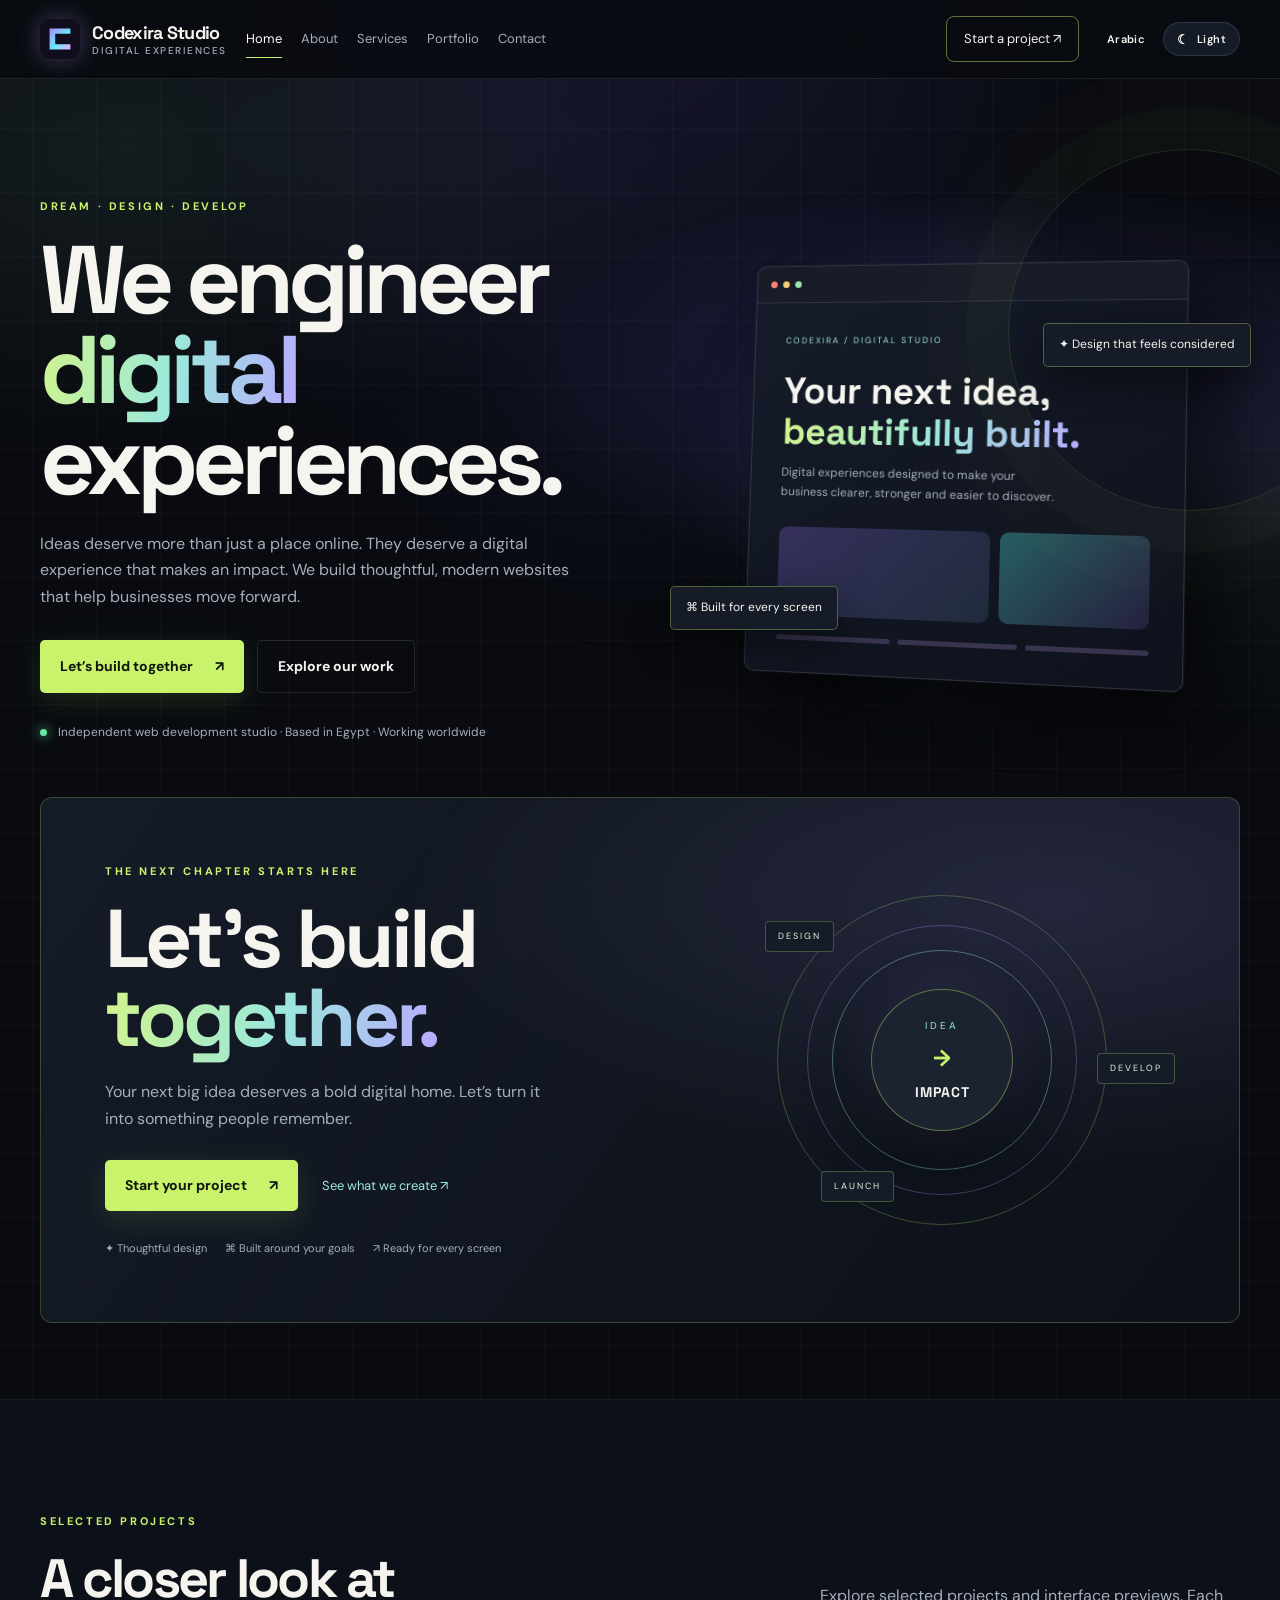
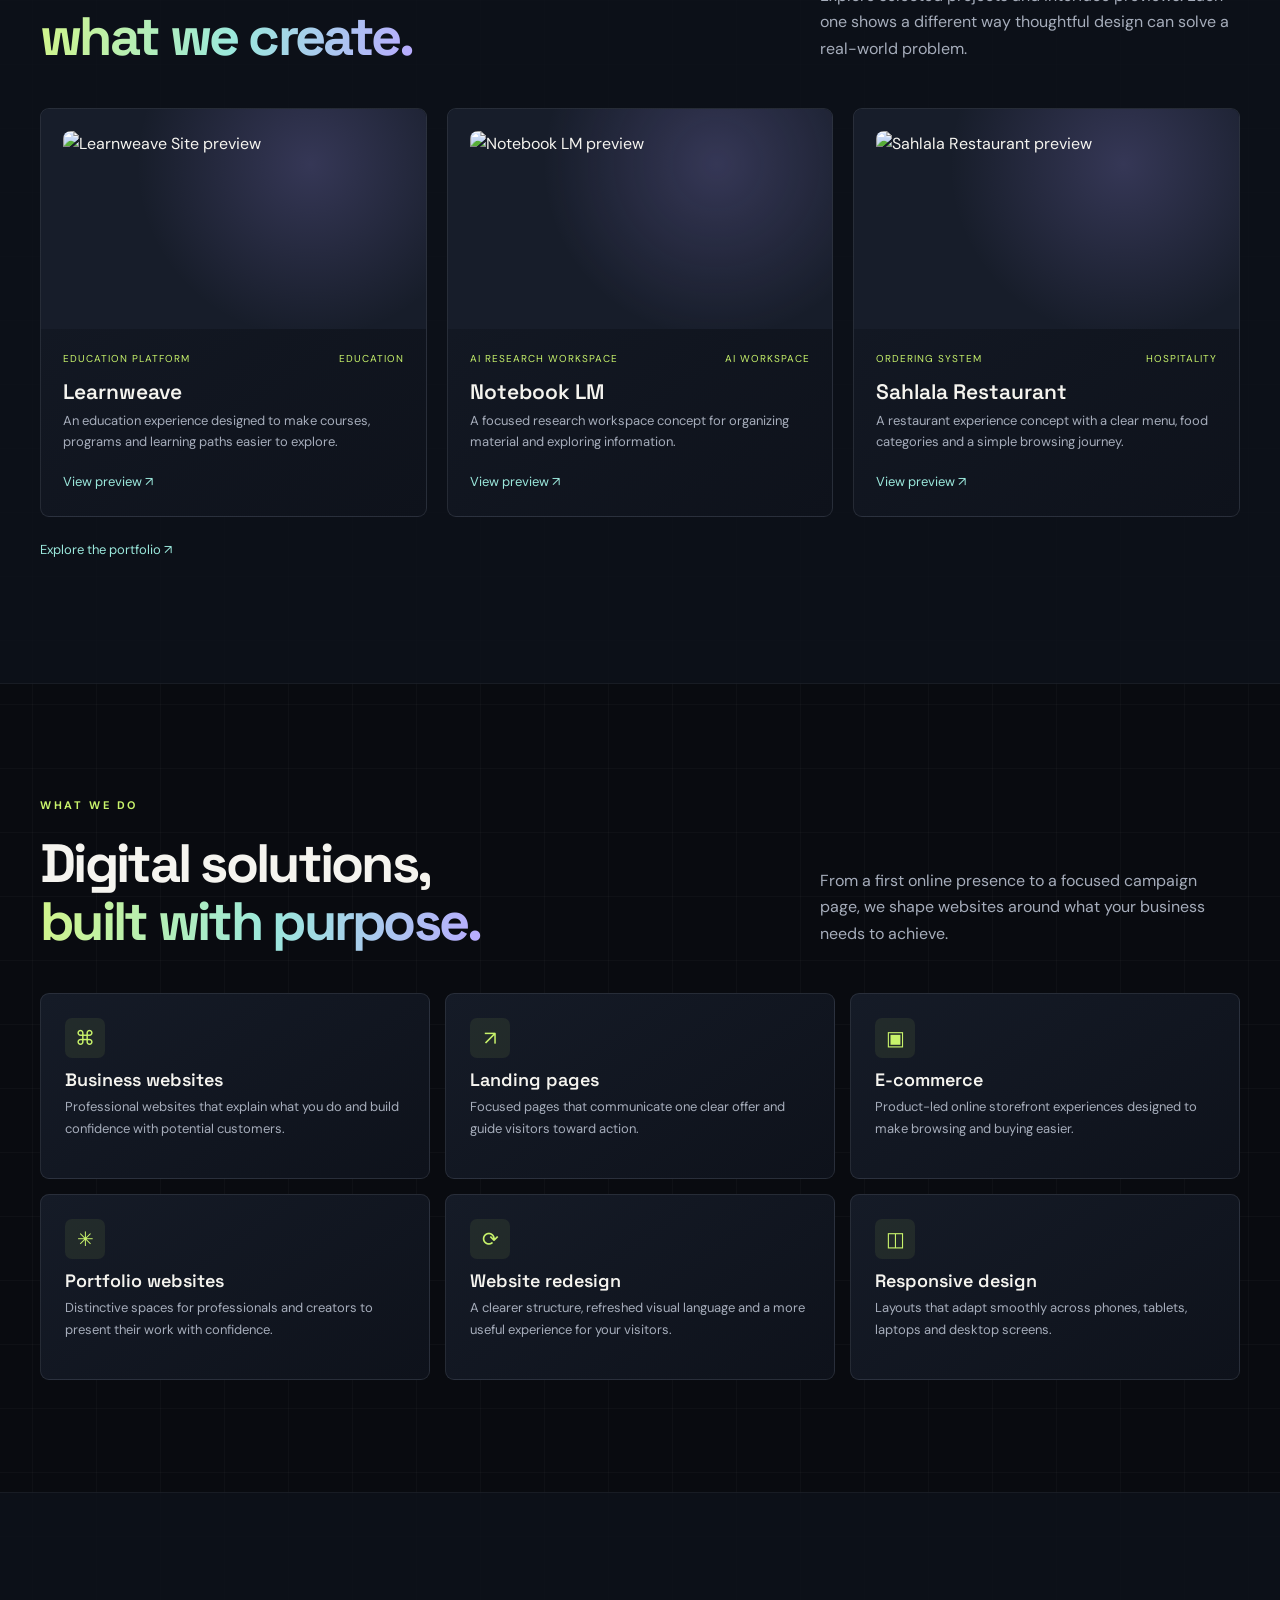
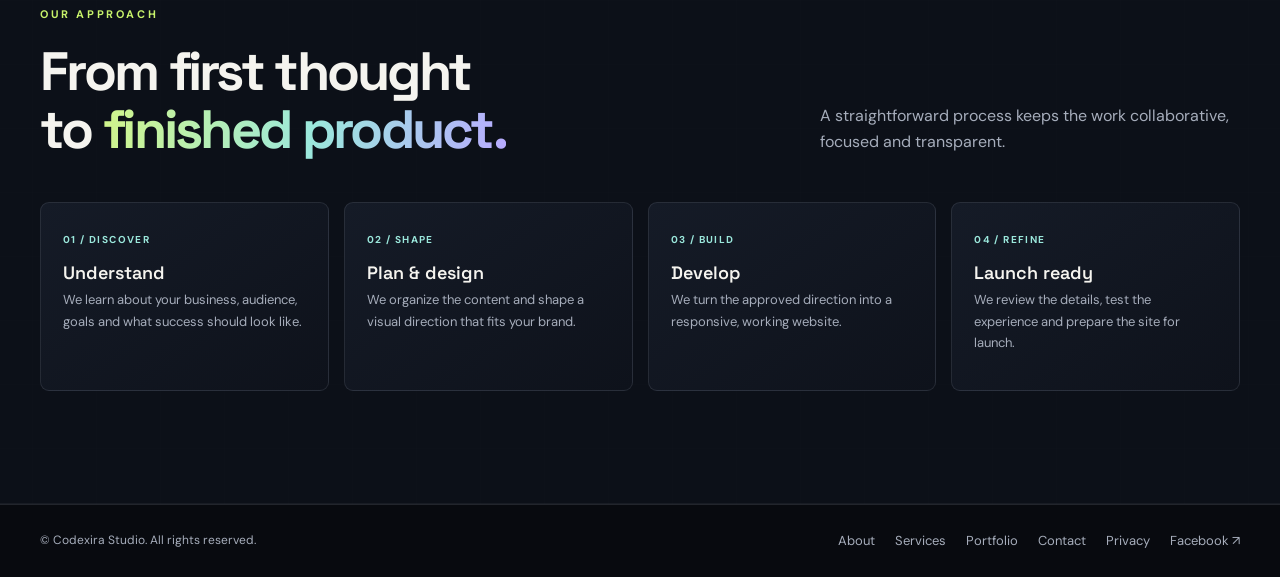
==== commit 26c2d759: "Move language and theme controls to far right of header" ====
--- a/index.html
+++ b/index.html
@@ -1,5 +1,5 @@
 <!doctype html><html lang="en"><head><meta charset="utf-8"><meta name="viewport" content="width=device-width,initial-scale=1"><meta name="theme-color" content="#080711"><title>Codexira Studio — We Engineer Digital Experiences</title><meta name="description" content="Codexira Studio builds modern, responsive websites, landing pages, portfolios and e-commerce experiences for ambitious businesses."><link rel="icon" href="assets/mark.svg" type="image/png"><link rel="stylesheet" href="assets/site.css"><link rel="manifest" href="site.webmanifest"><meta property="og:title" content="Codexira Studio — We Engineer Digital Experiences"><meta property="og:description" content="Modern websites and digital experiences built around your business."><meta property="og:image" content="assets/og-cover.svg"><meta property="og:type" content="website"></head><body>
-<header class="site-header"><div class="wrap nav"><a class="brand" href="index.html"><img src="assets/mark.svg" alt="Codexira mark"><div>Codexira Studio<span>Digital experiences</span></div></a><div class="nav-tools"><button class="utility-btn" id="language-toggle" type="button" aria-label="Switch language">عربي</button><button class="utility-btn" id="theme-toggle" type="button" aria-label="Toggle color theme"><span class="utility-icon" aria-hidden="true">☾</span><span class="theme-label">Light</span></button></div><nav class="nav-links" aria-label="Main navigation"><a class="active" href="index.html">Home</a><a href="about.html">About</a><a href="services.html">Services</a><a href="portfolio.html">Portfolio</a><a href="contact.html">Contact</a></nav><a class="nav-cta" href="contact.html">Start a project ↗</a><button class="menu-toggle" aria-label="Open navigation" aria-expanded="false">☰</button></div></header>
+<header class="site-header"><div class="wrap nav"><a class="brand" href="index.html"><img src="assets/mark.svg" alt="Codexira mark"><div>Codexira Studio<span>Digital experiences</span></div></a><nav class="nav-links" aria-label="Main navigation"><a class="active" href="index.html">Home</a><a href="about.html">About</a><a href="services.html">Services</a><a href="portfolio.html">Portfolio</a><a href="contact.html">Contact</a></nav><a class="nav-cta" href="contact.html">Start a project ↗</a><button class="menu-toggle" aria-label="Open navigation" aria-expanded="false">☰</button><div class="nav-tools"><button class="utility-btn" id="language-toggle" type="button" aria-label="Switch language">Arabic</button><button class="utility-btn" id="theme-toggle" type="button" aria-label="Toggle color theme"><span class="utility-icon" aria-hidden="true">☾</span><span class="theme-label">Light</span></button></div></div></header>
 <main><section class="hero"><div class="wrap hero-grid"><div><div class="eyebrow">Dream · Design · Develop</div><h1>We engineer<br><span class="gradient">digital</span><br>experiences.</h1><p>Ideas deserve more than just a place online. They deserve a digital experience that makes an impact. We build thoughtful, modern websites that help businesses move forward.</p><div class="hero-actions"><a class="btn" href="contact.html">Let’s build together <span>↗</span></a><a class="btn secondary" href="portfolio.html">Explore our work</a></div><div class="hero-note"><i class="pulse"></i> Independent web development studio · Based in Egypt · Working worldwide</div></div><div class="visual"><div class="orb"></div><div class="browser-card"><div class="browser-top"><i></i><i></i><i></i></div><div class="browser-body"><div class="mock-label">CODEXIRA / DIGITAL STUDIO</div><div class="mock-title">Your next idea,<br><span class="gradient">beautifully built.</span></div><div class="mock-copy">Digital experiences designed to make your business clearer, stronger and easier to discover.</div><div class="mock-tiles"><div class="mock-tile"></div><div class="mock-tile"></div></div><div class="mock-bottom"><span></span><span></span><span></span></div></div></div><div class="float-chip chip-one">✦ Design that feels considered</div><div class="float-chip chip-two">⌘ Built for every screen</div></div></div></section>
 <section class="section build-together"><div class="wrap"><div class="build-shell"><div class="build-copy"><div class="eyebrow">The next chapter starts here</div><h2>Let’s build<br><span class="gradient">together.</span></h2><p class="build-lead">Your next big idea deserves a bold digital home. Let’s turn it into something people remember.</p><div class="build-actions"><a class="btn" href="contact.html">Start your project <span>↗</span></a><a class="text-link" href="portfolio.html">See what we create ↗</a></div><div class="build-points"><span>✦ Thoughtful design</span><span>⌘ Built around your goals</span><span>↗ Ready for every screen</span></div></div><div class="build-art" aria-hidden="true"><div class="build-orbit orbit-a"></div><div class="build-orbit orbit-b"></div><div class="build-orbit orbit-c"></div><div class="build-core"><span>IDEA</span><b>→</b><strong>IMPACT</strong></div><div class="orbit-label label-a">DESIGN</div><div class="orbit-label label-b">DEVELOP</div><div class="orbit-label label-c">LAUNCH</div></div></div></div></section>
 <section class="section alt"><div class="wrap"><div class="section-head"><div><div class="eyebrow">Selected projects</div><h2>A closer look at<br><span class="gradient">what we create.</span></h2></div><p>Explore selected projects and interface previews. Each one shows a different way thoughtful design can solve a real-world problem.</p></div><div class="work-grid"><article class="work-card"><div class="work-art"><img src="https://screenshot2.lovable.dev/lovp_5n1x0kdtng8tbvr7tym31ezscm/87ee967a09512592a53adcfbcdbd234d_1791843262062.png" alt="Learnweave Site preview" loading="lazy" style="width:100%;height:100%;object-fit:cover;object-position:top;border-radius:8px"></div><div class="work-info"><div class="work-meta"><span>Education platform</span><span>Education</span></div><h3>Learnweave</h3><p>An education experience designed to make courses, programs and learning paths easier to explore.</p><a class="text-link" href="https://id-preview--2f0945a2-b911-4c25-8ae5-9daea45fbde0.lovable.app" target="_blank" rel="noopener">View preview ↗</a></div></article><article class="work-card"><div class="work-art"><img src="https://screenshot2.lovable.dev/lovp_4yqxfcgt209en8bn5qnqaa8feb/5dda428d8a398a46ccb5536d73b8a31d_1791145278507.png" alt="Notebook LM preview" loading="lazy" style="width:100%;height:100%;object-fit:cover;object-position:top;border-radius:8px"></div><div class="work-info"><div class="work-meta"><span>AI research workspace</span><span>AI workspace</span></div><h3>Notebook LM</h3><p>A focused research workspace concept for organizing material and exploring information.</p><a class="text-link" href="https://id-preview--54214747-f098-420d-9192-8afa0b0c61f5.lovable.app" target="_blank" rel="noopener">View preview ↗</a></div></article><article class="work-card"><div class="work-art"><img src="https://screenshot2.lovable.dev/lovp_5b8g9ac6zw99ery39wdm68x7bp/8f371133dd3fbd8e957538f6603a9ea0_1791223528072.png" alt="Sahlala Restaurant preview" loading="lazy" style="width:100%;height:100%;object-fit:cover;object-position:top;border-radius:8px"></div><div class="work-info"><div class="work-meta"><span>Ordering system</span><span>Hospitality</span></div><h3>Sahlala Restaurant</h3><p>A restaurant experience concept with a clear menu, food categories and a simple browsing journey.</p><a class="text-link" href="https://id-preview--3a374c63-1ea5-43de-827b-7bce04d42547.lovable.app" target="_blank" rel="noopener">View preview ↗</a></div></article></div><p class="notice"><a class="text-link" href="portfolio.html">Explore the portfolio ↗</a></p></div></section>
--- a/assets/site.css
+++ b/assets/site.css
@@ -159,3 +159,30 @@
 @media(max-width:1050px){.nav{gap:12px}.nav-links{gap:12px}.nav-cta{display:none}}
 @media(max-width:850px){.nav{gap:9px}.nav-tools{order:1;margin:0!important}.nav-links{order:3;margin-left:0;display:none}.menu-toggle{order:4;margin-left:auto}.nav-tools .utility-btn{min-width:48px}.build-shell{grid-template-columns:1fr}}
 @media(max-width:620px){.nav{gap:7px}.brand{font-size:14px;gap:7px}.brand img{width:34px;height:34px}.brand span{font-size:8px}.nav-tools{gap:4px}.utility-btn{min-width:42px;min-height:32px;padding:0 7px;font-size:10px}.utility-btn .utility-icon{display:inline;font-size:14px}.hero{padding-bottom:24px}.build-together{padding-top:12px;padding-bottom:60px}.build-shell{padding:26px 20px}.build-art{min-height:230px}}
+
+/* Minimal header utilities aligned to the far edge */
+.nav{display:flex;align-items:center;gap:clamp(10px,1.5vw,22px)}
+.nav .brand{order:0;flex:0 0 auto}
+.nav .nav-links{order:1;margin-left:0;margin-right:0;flex:1 1 auto}
+.nav .nav-cta{order:2;flex:0 0 auto}
+.nav .menu-toggle{order:3;flex:0 0 auto;margin-left:0}
+.nav .nav-tools{order:4;margin-left:auto!important;margin-right:0!important;display:flex!important;align-items:center;gap:9px;flex:0 0 auto}
+.nav-tools .utility-btn{appearance:none;border:0!important;border-radius:999px!important;background:transparent!important;color:var(--muted)!important;min-width:0!important;min-height:34px!important;padding:0 9px!important;font:600 11px 'DM Sans',sans-serif!important;letter-spacing:.04em;box-shadow:none!important}
+.nav-tools .utility-btn:hover{color:var(--text)!important;background:rgba(155,232,220,.10)!important;transform:none!important}
+.nav-tools #theme-toggle{border:1px solid var(--line)!important;padding:0 13px!important;color:var(--text)!important;background:var(--panel2)!important}
+.nav-tools #language-toggle{color:var(--text)!important}
+.nav-tools .utility-icon{font-size:13px}
+@media(max-width:850px){
+ .nav .nav-links{display:none}
+ .nav .nav-tools{order:3;margin-left:auto!important}
+ .nav .menu-toggle{order:2;margin-left:0}
+ .nav .nav-cta{display:none}
+}
+@media(max-width:620px){
+ .nav{gap:6px}
+ .nav .brand{max-width:48%;font-size:13px}
+ .nav .brand span{font-size:8px}
+ .nav .nav-tools{gap:2px}
+ .nav-tools .utility-btn{font-size:10px!important;padding:0 7px!important}
+ .nav-tools #theme-toggle{padding:0 9px!important}
+}
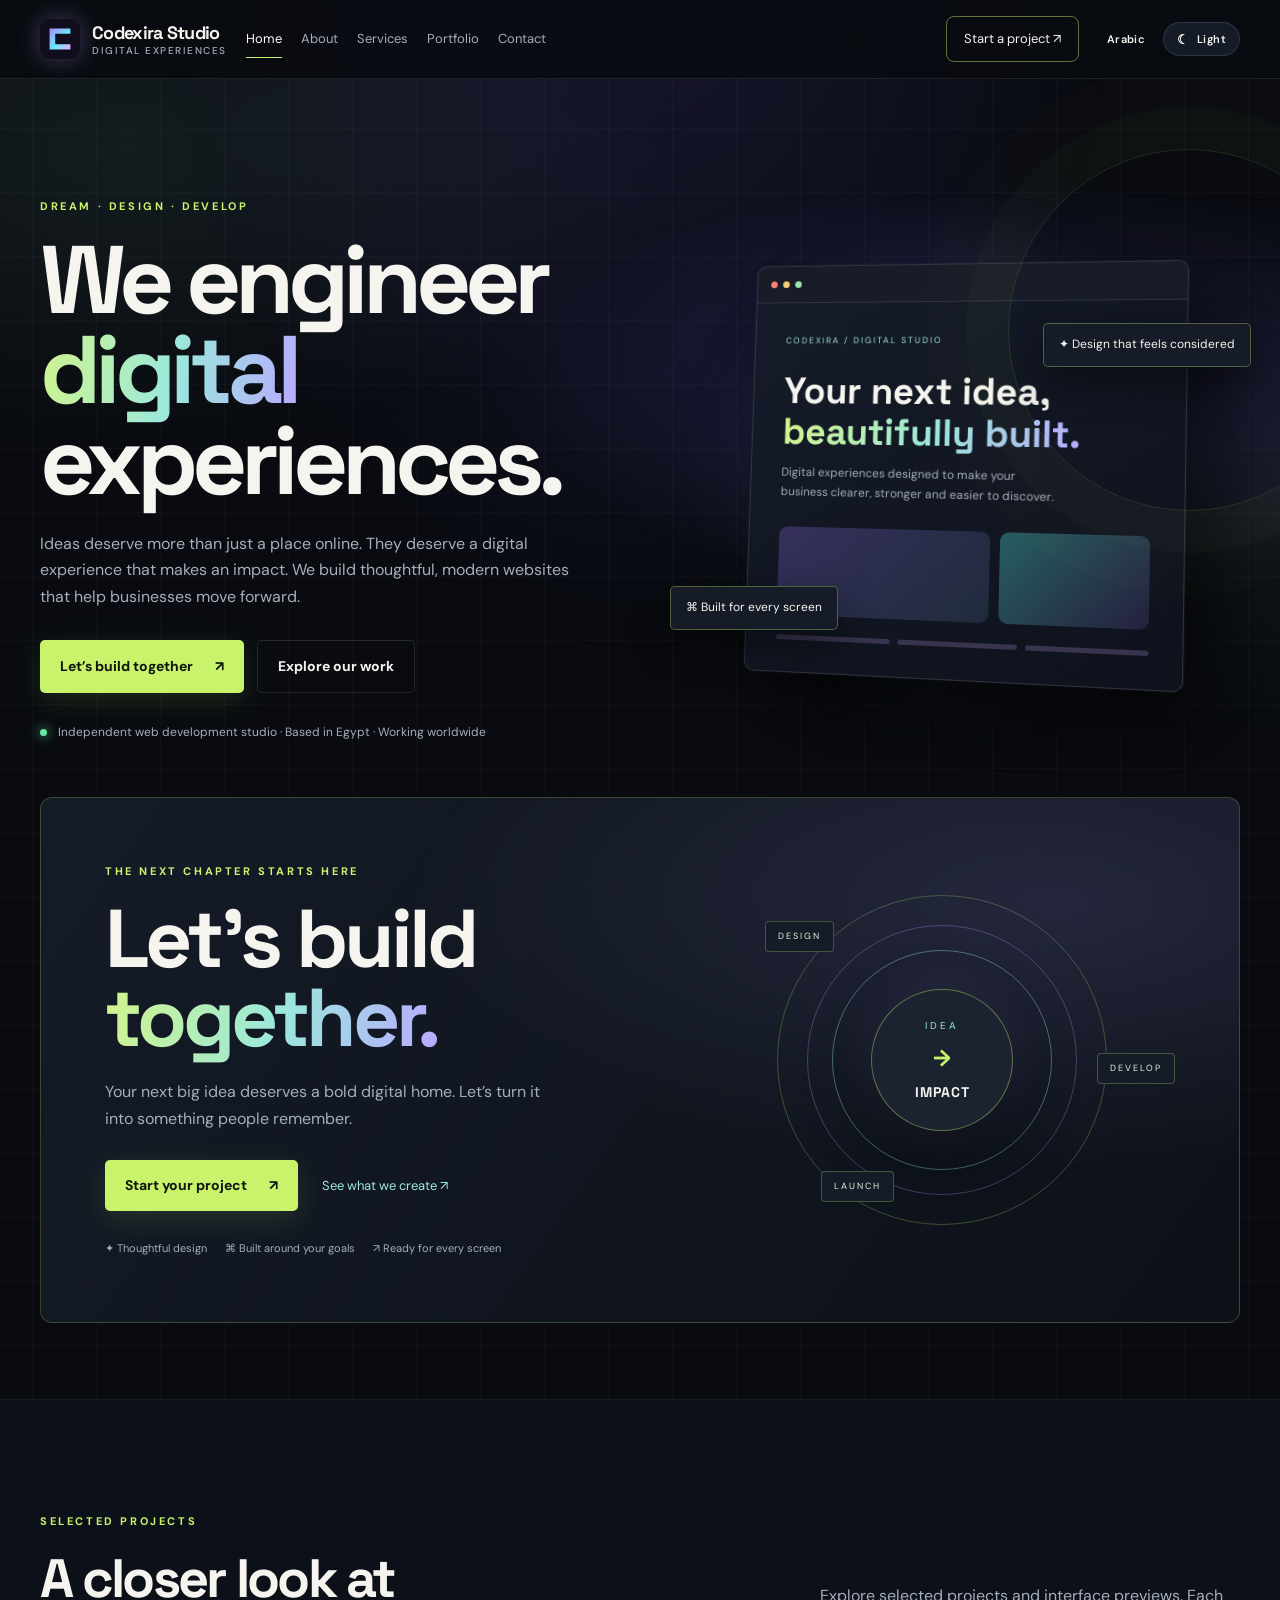
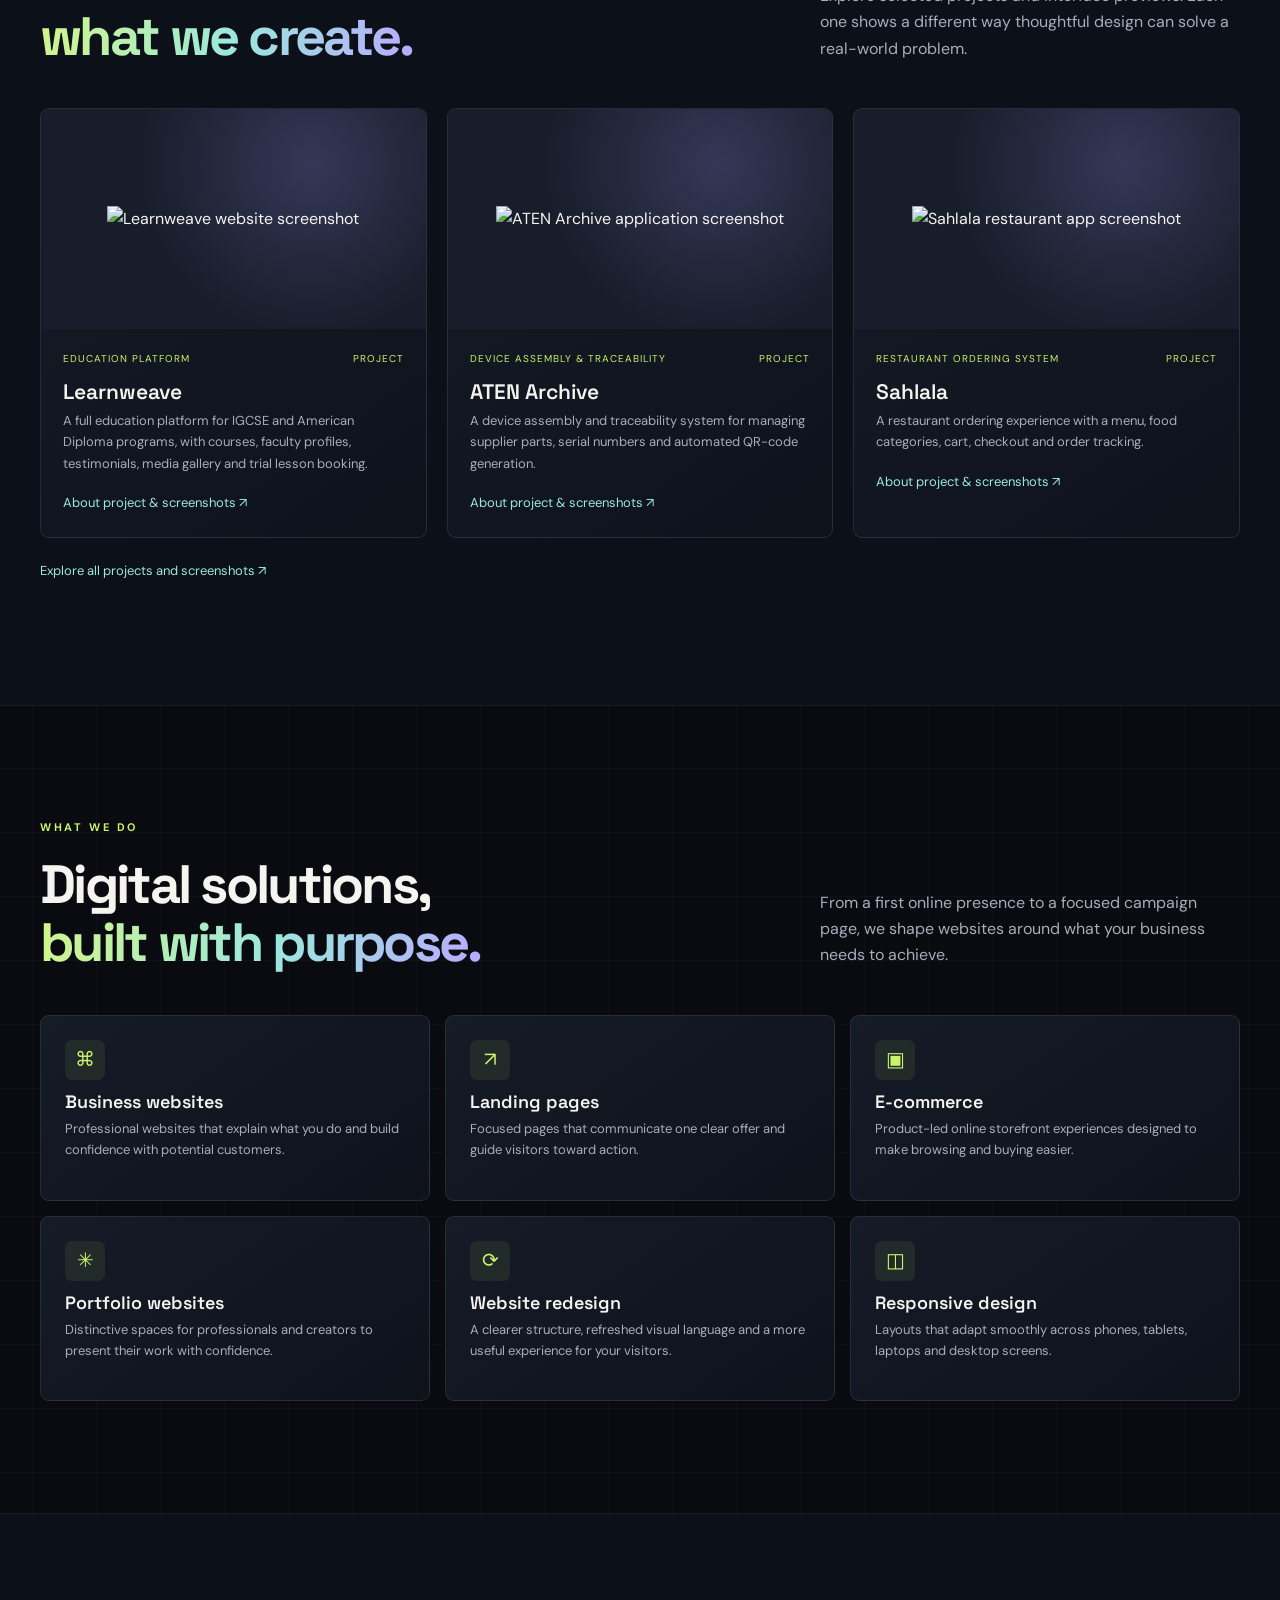
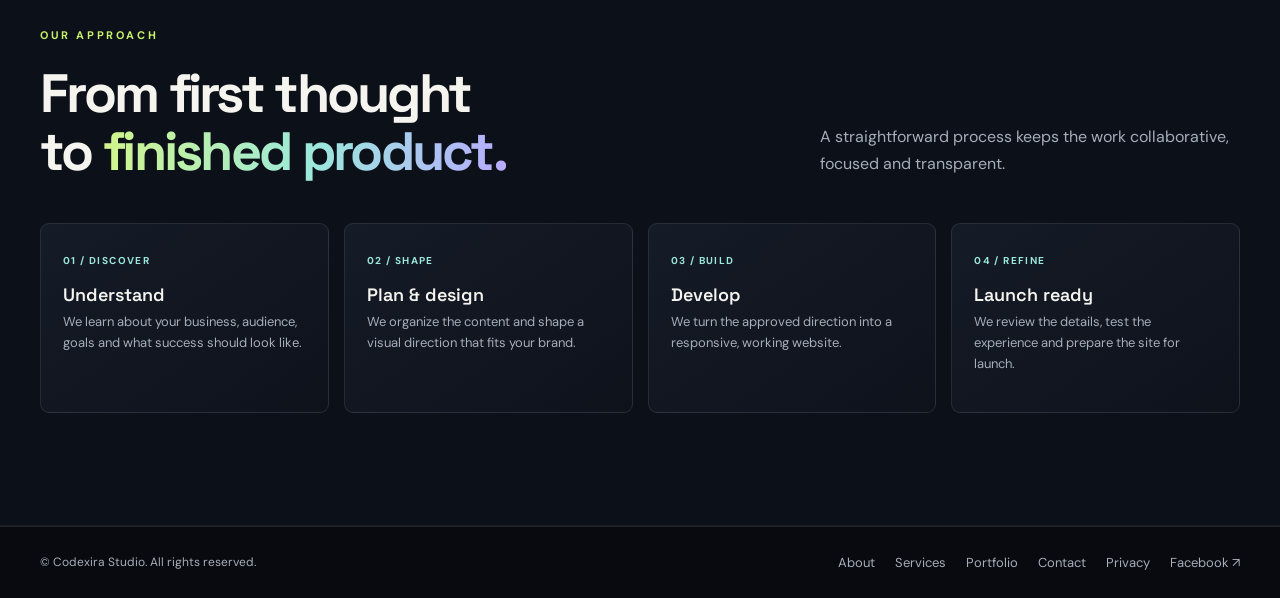
==== commit 2efe4785: "Feature Learnweave, ATEN Archive and Sahlala on homepage" ====
--- a/index.html
+++ b/index.html
@@ -2,7 +2,7 @@
 <header class="site-header"><div class="wrap nav"><a class="brand" href="index.html"><img src="assets/mark.svg" alt="Codexira mark"><div>Codexira Studio<span>Digital experiences</span></div></a><nav class="nav-links" aria-label="Main navigation"><a class="active" href="index.html">Home</a><a href="about.html">About</a><a href="services.html">Services</a><a href="portfolio.html">Portfolio</a><a href="contact.html">Contact</a></nav><a class="nav-cta" href="contact.html">Start a project ↗</a><button class="menu-toggle" aria-label="Open navigation" aria-expanded="false">☰</button><div class="nav-tools"><button class="utility-btn" id="language-toggle" type="button" aria-label="Switch language">Arabic</button><button class="utility-btn" id="theme-toggle" type="button" aria-label="Toggle color theme"><span class="utility-icon" aria-hidden="true">☾</span><span class="theme-label">Light</span></button></div></div></header>
 <main><section class="hero"><div class="wrap hero-grid"><div><div class="eyebrow">Dream · Design · Develop</div><h1>We engineer<br><span class="gradient">digital</span><br>experiences.</h1><p>Ideas deserve more than just a place online. They deserve a digital experience that makes an impact. We build thoughtful, modern websites that help businesses move forward.</p><div class="hero-actions"><a class="btn" href="contact.html">Let’s build together <span>↗</span></a><a class="btn secondary" href="portfolio.html">Explore our work</a></div><div class="hero-note"><i class="pulse"></i> Independent web development studio · Based in Egypt · Working worldwide</div></div><div class="visual"><div class="orb"></div><div class="browser-card"><div class="browser-top"><i></i><i></i><i></i></div><div class="browser-body"><div class="mock-label">CODEXIRA / DIGITAL STUDIO</div><div class="mock-title">Your next idea,<br><span class="gradient">beautifully built.</span></div><div class="mock-copy">Digital experiences designed to make your business clearer, stronger and easier to discover.</div><div class="mock-tiles"><div class="mock-tile"></div><div class="mock-tile"></div></div><div class="mock-bottom"><span></span><span></span><span></span></div></div></div><div class="float-chip chip-one">✦ Design that feels considered</div><div class="float-chip chip-two">⌘ Built for every screen</div></div></div></section>
 <section class="section build-together"><div class="wrap"><div class="build-shell"><div class="build-copy"><div class="eyebrow">The next chapter starts here</div><h2>Let’s build<br><span class="gradient">together.</span></h2><p class="build-lead">Your next big idea deserves a bold digital home. Let’s turn it into something people remember.</p><div class="build-actions"><a class="btn" href="contact.html">Start your project <span>↗</span></a><a class="text-link" href="portfolio.html">See what we create ↗</a></div><div class="build-points"><span>✦ Thoughtful design</span><span>⌘ Built around your goals</span><span>↗ Ready for every screen</span></div></div><div class="build-art" aria-hidden="true"><div class="build-orbit orbit-a"></div><div class="build-orbit orbit-b"></div><div class="build-orbit orbit-c"></div><div class="build-core"><span>IDEA</span><b>→</b><strong>IMPACT</strong></div><div class="orbit-label label-a">DESIGN</div><div class="orbit-label label-b">DEVELOP</div><div class="orbit-label label-c">LAUNCH</div></div></div></div></section>
-<section class="section alt"><div class="wrap"><div class="section-head"><div><div class="eyebrow">Selected projects</div><h2>A closer look at<br><span class="gradient">what we create.</span></h2></div><p>Explore selected projects and interface previews. Each one shows a different way thoughtful design can solve a real-world problem.</p></div><div class="work-grid"><article class="work-card"><div class="work-art"><img src="https://screenshot2.lovable.dev/lovp_5n1x0kdtng8tbvr7tym31ezscm/87ee967a09512592a53adcfbcdbd234d_1791843262062.png" alt="Learnweave Site preview" loading="lazy" style="width:100%;height:100%;object-fit:cover;object-position:top;border-radius:8px"></div><div class="work-info"><div class="work-meta"><span>Education platform</span><span>Education</span></div><h3>Learnweave</h3><p>An education experience designed to make courses, programs and learning paths easier to explore.</p><a class="text-link" href="https://id-preview--2f0945a2-b911-4c25-8ae5-9daea45fbde0.lovable.app" target="_blank" rel="noopener">View preview ↗</a></div></article><article class="work-card"><div class="work-art"><img src="https://screenshot2.lovable.dev/lovp_4yqxfcgt209en8bn5qnqaa8feb/5dda428d8a398a46ccb5536d73b8a31d_1791145278507.png" alt="Notebook LM preview" loading="lazy" style="width:100%;height:100%;object-fit:cover;object-position:top;border-radius:8px"></div><div class="work-info"><div class="work-meta"><span>AI research workspace</span><span>AI workspace</span></div><h3>Notebook LM</h3><p>A focused research workspace concept for organizing material and exploring information.</p><a class="text-link" href="https://id-preview--54214747-f098-420d-9192-8afa0b0c61f5.lovable.app" target="_blank" rel="noopener">View preview ↗</a></div></article><article class="work-card"><div class="work-art"><img src="https://screenshot2.lovable.dev/lovp_5b8g9ac6zw99ery39wdm68x7bp/8f371133dd3fbd8e957538f6603a9ea0_1791223528072.png" alt="Sahlala Restaurant preview" loading="lazy" style="width:100%;height:100%;object-fit:cover;object-position:top;border-radius:8px"></div><div class="work-info"><div class="work-meta"><span>Ordering system</span><span>Hospitality</span></div><h3>Sahlala Restaurant</h3><p>A restaurant experience concept with a clear menu, food categories and a simple browsing journey.</p><a class="text-link" href="https://id-preview--3a374c63-1ea5-43de-827b-7bce04d42547.lovable.app" target="_blank" rel="noopener">View preview ↗</a></div></article></div><p class="notice"><a class="text-link" href="portfolio.html">Explore the portfolio ↗</a></p></div></section>
+<section class="section alt"><div class="wrap"><div class="section-head"><div><div class="eyebrow">Selected projects</div><h2>A closer look at<br><span class="gradient">what we create.</span></h2></div><p>Explore selected projects and interface previews. Each one shows a different way thoughtful design can solve a real-world problem.</p></div><div class="work-grid"><article class="work-card"><div class="work-art"><img src="https://screenshot2.lovable.dev/lovp_5n1x0kdtng8tbvr7tym31ezscm/87ee967a09512592a53adcfbcdbd234d_1791843262062.png" alt="Learnweave website screenshot" loading="lazy"></div><div class="work-info"><div class="work-meta"><span>Education platform</span><span>Project</span></div><h3>Learnweave</h3><p>A full education platform for IGCSE and American Diploma programs, with courses, faculty profiles, testimonials, media gallery and trial lesson booking.</p><a class="text-link" href="portfolio.html">About project & screenshots ↗</a></div></article><article class="work-card"><div class="work-art"><img src="https://screenshot2.lovable.dev/lovp_13jq9ywn0x9yn98hng8ctjw248/1186fe35789935ebac110955f223f24f_1791140683728.png" alt="ATEN Archive application screenshot" loading="lazy"></div><div class="work-info"><div class="work-meta"><span>Device assembly & traceability</span><span>Project</span></div><h3>ATEN Archive</h3><p>A device assembly and traceability system for managing supplier parts, serial numbers and automated QR-code generation.</p><a class="text-link" href="portfolio.html">About project & screenshots ↗</a></div></article><article class="work-card"><div class="work-art"><img src="https://screenshot2.lovable.dev/lovp_5b8g9ac6zw99ery39wdm68x7bp/8f371133dd3fbd8e957538f6603a9ea0_1791223528072.png" alt="Sahlala restaurant app screenshot" loading="lazy"></div><div class="work-info"><div class="work-meta"><span>Restaurant ordering system</span><span>Project</span></div><h3>Sahlala</h3><p>A restaurant ordering experience with a menu, food categories, cart, checkout and order tracking.</p><a class="text-link" href="portfolio.html">About project & screenshots ↗</a></div></article></div><p class="notice"><a class="text-link" href="portfolio.html">Explore all projects and screenshots ↗</a></p></div></section>
 <section class="section"><div class="wrap"><div class="section-head"><div><div class="eyebrow">What we do</div><h2>Digital solutions,<br><span class="gradient">built with purpose.</span></h2></div><p>From a first online presence to a focused campaign page, we shape websites around what your business needs to achieve.</p></div><div class="services-grid"><article class="service"><div class="service-icon">⌘</div><h3>Business websites</h3><p>Professional websites that explain what you do and build confidence with potential customers.</p></article><article class="service"><div class="service-icon">↗</div><h3>Landing pages</h3><p>Focused pages that communicate one clear offer and guide visitors toward action.</p></article><article class="service"><div class="service-icon">▣</div><h3>E-commerce</h3><p>Product-led online storefront experiences designed to make browsing and buying easier.</p></article><article class="service"><div class="service-icon">✳</div><h3>Portfolio websites</h3><p>Distinctive spaces for professionals and creators to present their work with confidence.</p></article><article class="service"><div class="service-icon">⟳</div><h3>Website redesign</h3><p>A clearer structure, refreshed visual language and a more useful experience for your visitors.</p></article><article class="service"><div class="service-icon">◫</div><h3>Responsive design</h3><p>Layouts that adapt smoothly across phones, tablets, laptops and desktop screens.</p></article></div></div></section>
 <section class="section alt"><div class="wrap"><div class="section-head"><div><div class="eyebrow">Our approach</div><h2>From first thought<br>to <span class="gradient">finished product.</span></h2></div><p>A straightforward process keeps the work collaborative, focused and transparent.</p></div><div class="process-grid"><div class="step"><b>01 / DISCOVER</b><h3>Understand</h3><p>We learn about your business, audience, goals and what success should look like.</p></div><div class="step"><b>02 / SHAPE</b><h3>Plan & design</h3><p>We organize the content and shape a visual direction that fits your brand.</p></div><div class="step"><b>03 / BUILD</b><h3>Develop</h3><p>We turn the approved direction into a responsive, working website.</p></div><div class="step"><b>04 / REFINE</b><h3>Launch ready</h3><p>We review the details, test the experience and prepare the site for launch.</p></div></div></div></section>
 </main>
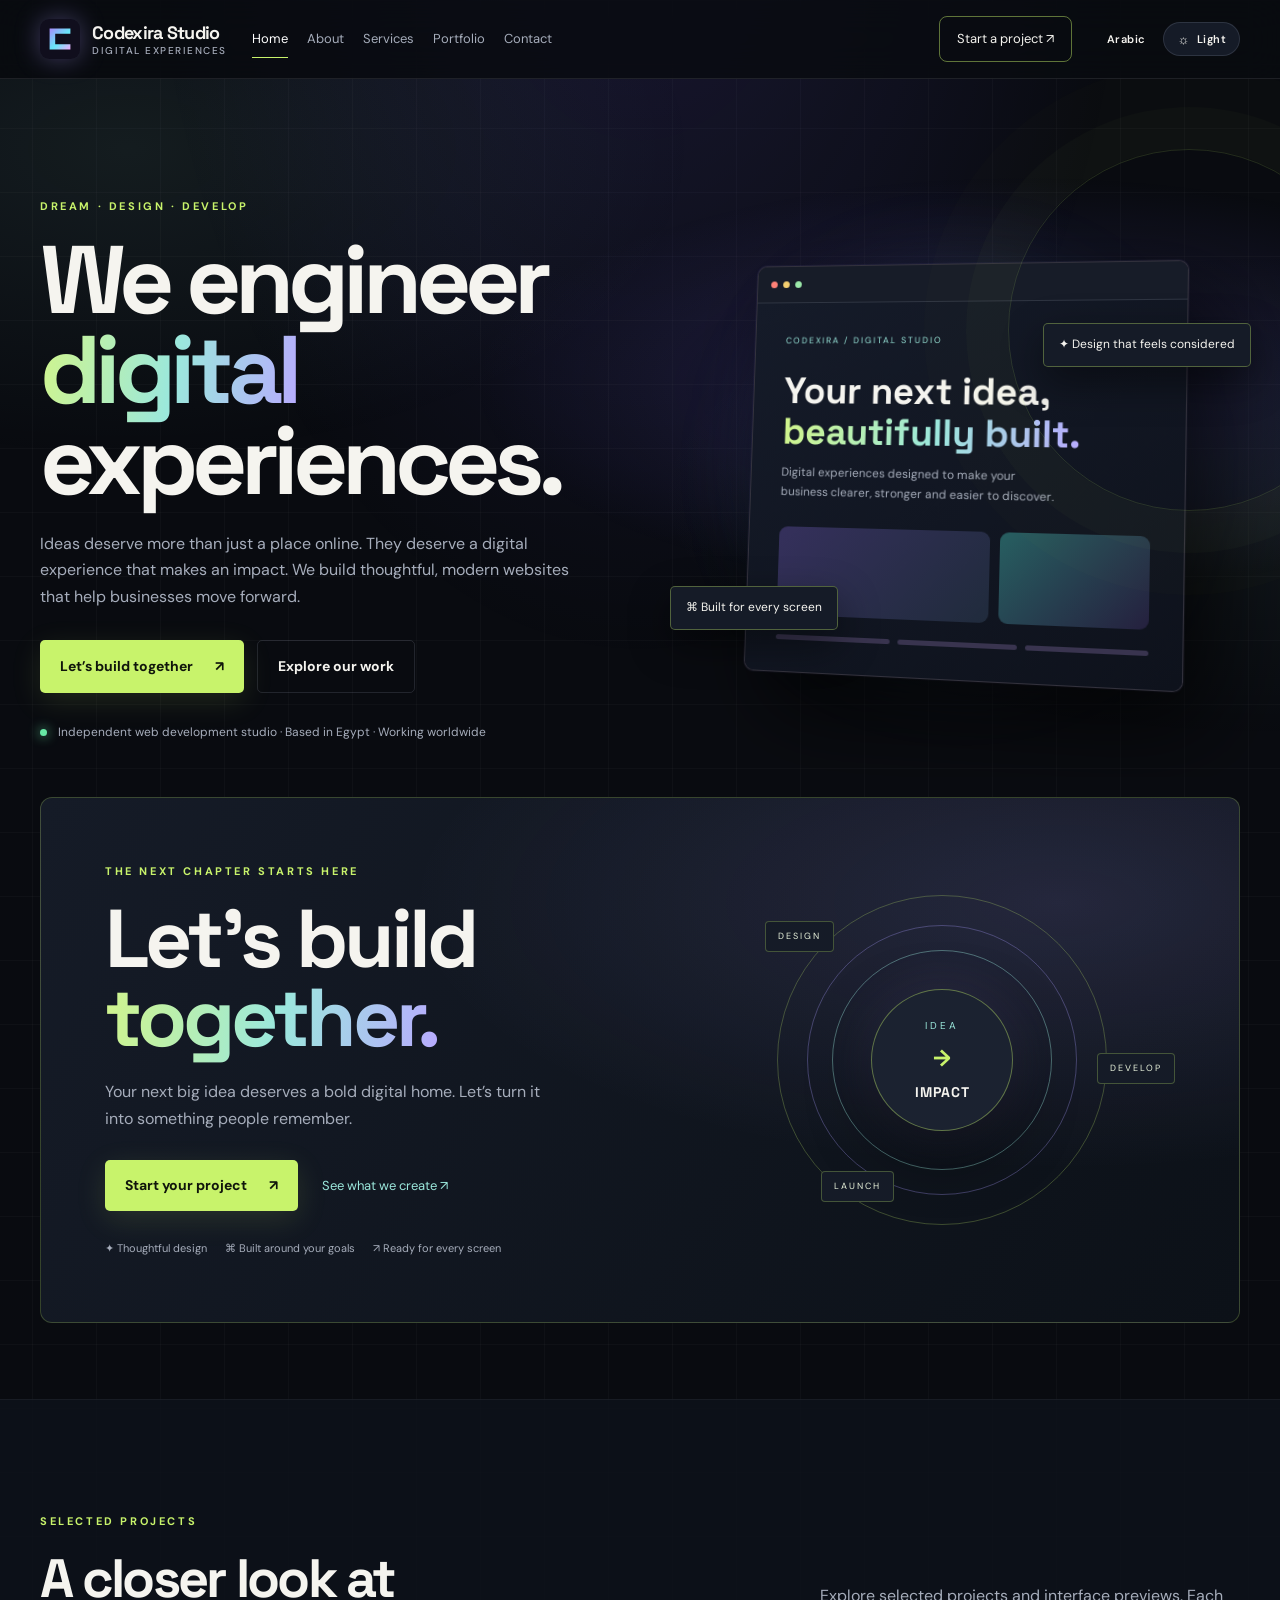
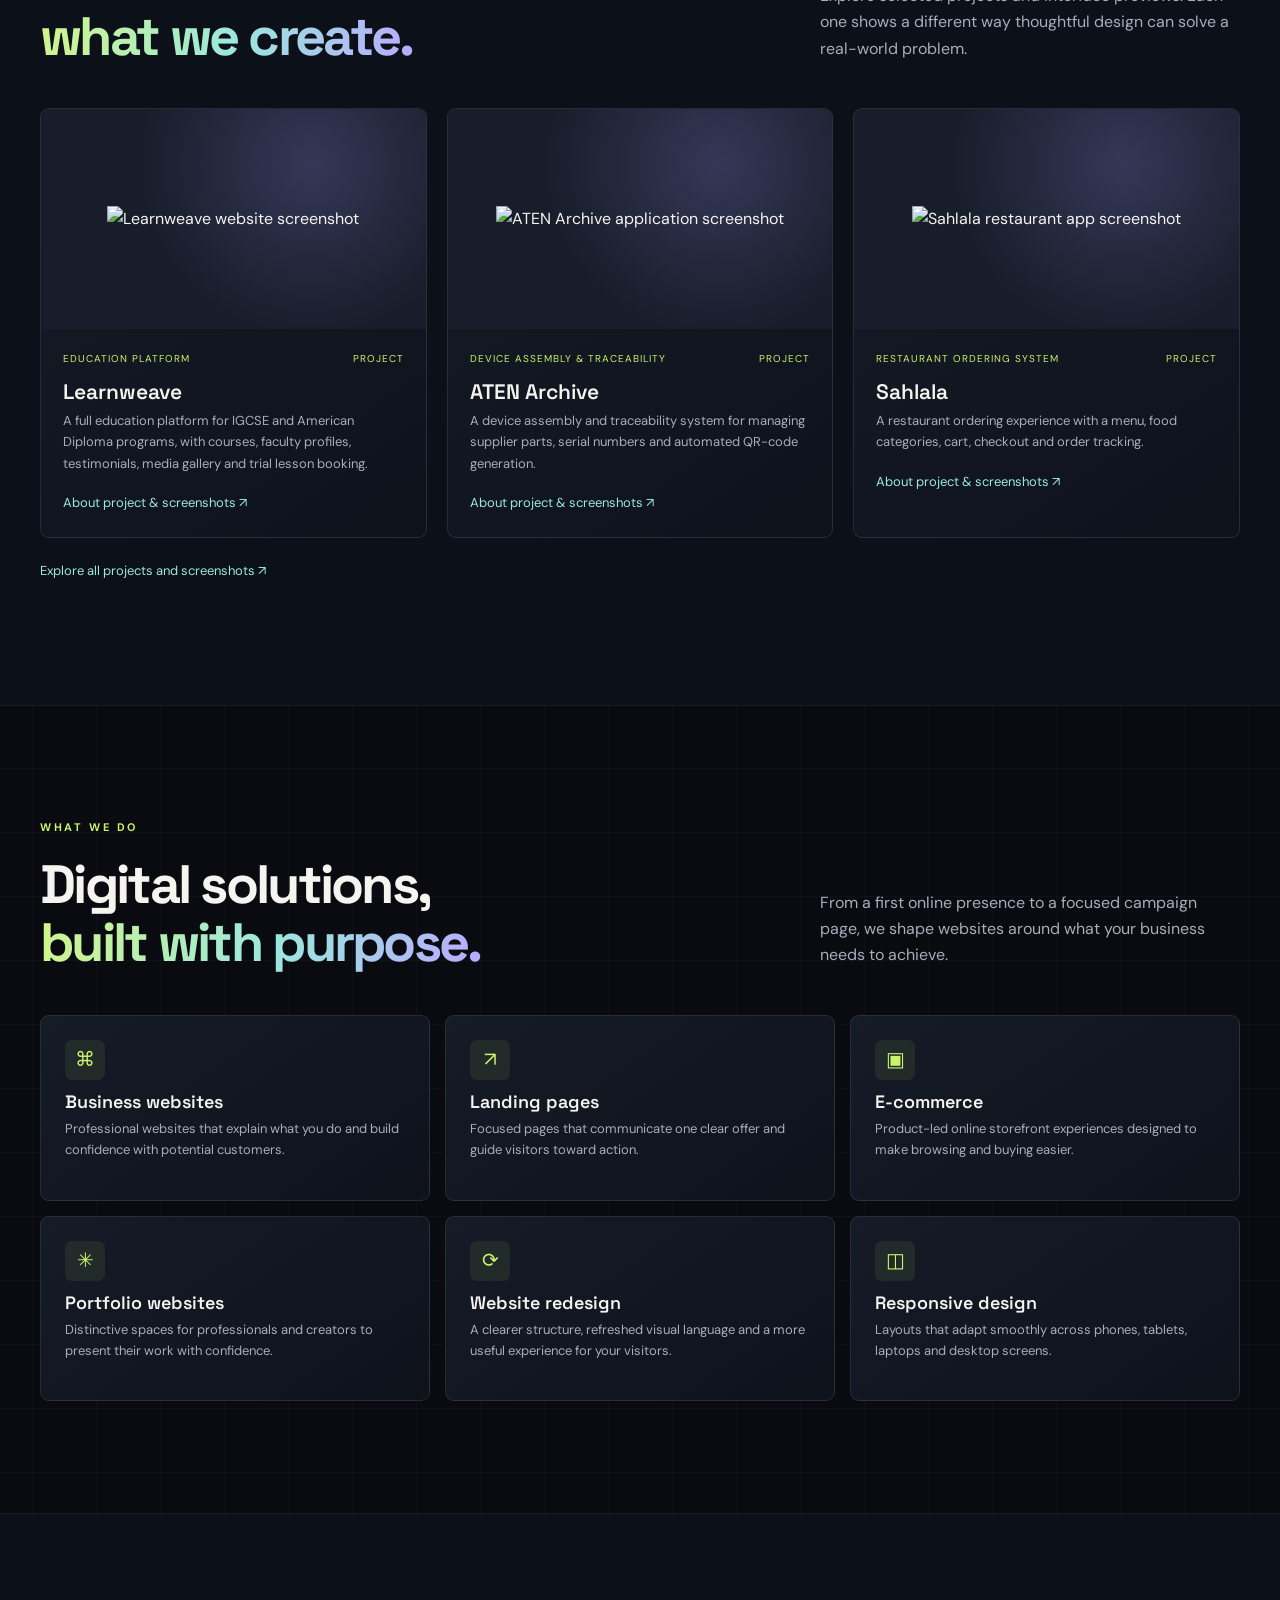
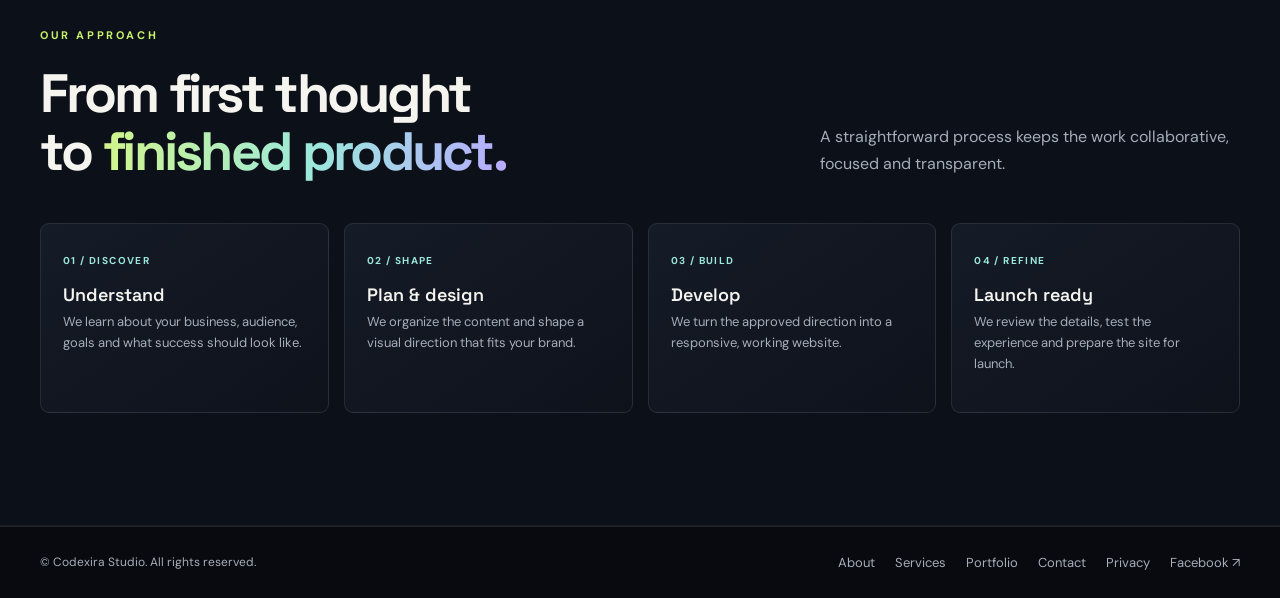
==== commit 604873fd: "Bust stale site script cache across pages" ====
--- a/index.html
+++ b/index.html
@@ -6,4 +6,4 @@
 <section class="section"><div class="wrap"><div class="section-head"><div><div class="eyebrow">What we do</div><h2>Digital solutions,<br><span class="gradient">built with purpose.</span></h2></div><p>From a first online presence to a focused campaign page, we shape websites around what your business needs to achieve.</p></div><div class="services-grid"><article class="service"><div class="service-icon">⌘</div><h3>Business websites</h3><p>Professional websites that explain what you do and build confidence with potential customers.</p></article><article class="service"><div class="service-icon">↗</div><h3>Landing pages</h3><p>Focused pages that communicate one clear offer and guide visitors toward action.</p></article><article class="service"><div class="service-icon">▣</div><h3>E-commerce</h3><p>Product-led online storefront experiences designed to make browsing and buying easier.</p></article><article class="service"><div class="service-icon">✳</div><h3>Portfolio websites</h3><p>Distinctive spaces for professionals and creators to present their work with confidence.</p></article><article class="service"><div class="service-icon">⟳</div><h3>Website redesign</h3><p>A clearer structure, refreshed visual language and a more useful experience for your visitors.</p></article><article class="service"><div class="service-icon">◫</div><h3>Responsive design</h3><p>Layouts that adapt smoothly across phones, tablets, laptops and desktop screens.</p></article></div></div></section>
 <section class="section alt"><div class="wrap"><div class="section-head"><div><div class="eyebrow">Our approach</div><h2>From first thought<br>to <span class="gradient">finished product.</span></h2></div><p>A straightforward process keeps the work collaborative, focused and transparent.</p></div><div class="process-grid"><div class="step"><b>01 / DISCOVER</b><h3>Understand</h3><p>We learn about your business, audience, goals and what success should look like.</p></div><div class="step"><b>02 / SHAPE</b><h3>Plan & design</h3><p>We organize the content and shape a visual direction that fits your brand.</p></div><div class="step"><b>03 / BUILD</b><h3>Develop</h3><p>We turn the approved direction into a responsive, working website.</p></div><div class="step"><b>04 / REFINE</b><h3>Launch ready</h3><p>We review the details, test the experience and prepare the site for launch.</p></div></div></div></section>
 </main>
-<footer class="footer"><div class="wrap footer-row"><div>© <span data-year></span> Codexira Studio. All rights reserved.</div><div class="footer-links"><a href="about.html">About</a><a href="services.html">Services</a><a href="portfolio.html">Portfolio</a><a href="contact.html">Contact</a><a href="privacy.html">Privacy</a><a href="https://www.facebook.com/CodexiraStudio/" target="_blank" rel="noopener">Facebook ↗</a></div></div></footer><script src="assets/site.js"></script></body></html>
+<footer class="footer"><div class="wrap footer-row"><div>© <span data-year></span> Codexira Studio. All rights reserved.</div><div class="footer-links"><a href="about.html">About</a><a href="services.html">Services</a><a href="portfolio.html">Portfolio</a><a href="contact.html">Contact</a><a href="privacy.html">Privacy</a><a href="https://www.facebook.com/CodexiraStudio/" target="_blank" rel="noopener">Facebook ↗</a></div></div></footer><script src="/assets/site.js?v=20261125-cc5e371" defer></script></body></html>
--- a/assets/site.css
+++ b/assets/site.css
@@ -186,3 +186,66 @@
  .nav-tools .utility-btn{font-size:10px!important;padding:0 7px!important}
  .nav-tools #theme-toggle{padding:0 9px!important}
 }
+
+/* Header utilities: right-aligned, compact and visually quiet */
+.nav{gap:clamp(12px,2vw,26px)}
+.nav-links{order:2;margin-left:auto}
+.nav-cta{order:3}
+.menu-toggle{order:4}
+.nav-tools{order:5;display:flex!important;align-items:center;justify-content:flex-end;gap:8px;margin-left:0;flex:0 0 auto;visibility:visible!important;opacity:1!important}
+.utility-btn{appearance:none;display:inline-flex;align-items:center;justify-content:center;gap:7px;min-height:36px;padding:7px 12px;border:1px solid rgba(155,232,220,.35);border-radius:6px;background:rgba(155,232,220,.07);color:var(--text);font:600 11px 'DM Sans',sans-serif;letter-spacing:.5px;cursor:pointer;transition:background .2s,border-color .2s,transform .2s}
+.utility-btn:hover{background:rgba(155,232,220,.15);border-color:var(--cyan);transform:translateY(-1px)}
+.utility-icon{font-size:16px;line-height:1}
+html[data-theme="light"] .utility-btn{color:#17212a;background:rgba(8,125,136,.06);border-color:rgba(8,125,136,.3)}
+@media(max-width:850px){.nav{gap:12px}.nav-links{gap:12px}.utility-btn{padding:7px 9px}}
+@media(max-width:620px){.nav{gap:8px}.menu-toggle{margin-left:auto}.nav-tools{margin-left:0}.utility-btn{min-height:34px;padding:6px 8px}.nav-links{order:2}}
+/* Project gallery and profile overlays */
+.project-shot{display:block;width:100%;padding:0;border:0;cursor:zoom-in;text-align:left}
+.project-shot img{object-fit:cover}
+.shot-hint{position:absolute;right:14px;bottom:13px;z-index:2;padding:7px 10px;border:1px solid #ffffff35;border-radius:5px;background:#090d14cc;color:#fff;font-size:11px}
+.project-actions{gap:10px}
+.project-action-btn,.project-action-link{display:inline-flex;align-items:center;gap:8px;padding:9px 12px;border:1px solid rgba(155,232,220,.35);border-radius:5px;background:rgba(155,232,220,.07);color:var(--text);font:600 11px 'DM Sans',sans-serif;cursor:pointer}
+.project-action-link{background:transparent;color:var(--cyan)}
+.project-action-btn:hover,.project-action-link:hover{border-color:var(--acid);background:rgba(200,243,107,.1)}
+.featured-project{border-color:rgba(200,243,107,.3)}
+.project-overlay{position:fixed;inset:0;z-index:1000;display:none;align-items:center;justify-content:center;padding:24px;background:rgba(3,5,9,.82);backdrop-filter:blur(12px)}
+.project-overlay.open{display:flex}
+.project-dialog{position:relative;width:min(920px,100%);max-height:min(88vh,900px);overflow:auto;border:1px solid rgba(155,232,220,.25);border-radius:12px;background:var(--panel);box-shadow:0 30px 100px #0009}
+.project-dialog-inner{display:grid;grid-template-columns:minmax(0,1.2fr) minmax(260px,.8fr)}
+.project-dialog-image{width:100%;height:100%;min-height:350px;max-height:650px;object-fit:contain;object-position:center;background:#080b11}
+.project-dialog-copy{padding:32px}
+.project-dialog-copy h2{font:700 30px 'Space Grotesk';margin:8px 0 12px}
+.project-dialog-copy p{color:var(--muted);font-size:14px}
+.project-dialog-kicker{color:var(--acid);font-size:10px;letter-spacing:1.8px;text-transform:uppercase}
+.project-dialog-close{position:absolute;top:12px;right:12px;z-index:3;width:38px;height:38px;border:1px solid #ffffff35;border-radius:50%;background:#090d14dd;color:#fff;font-size:22px;cursor:pointer}
+.project-dialog-count{color:var(--muted);font-size:11px;margin-top:12px}
+@media(max-width:700px){.project-overlay{padding:12px}.project-dialog-inner{grid-template-columns:1fr}.project-dialog-image{min-height:220px;max-height:48vh}.project-dialog-copy{padding:22px}.project-dialog-copy h2{font-size:25px}}
+
+
+/* Accessibility fixes for the light theme, including Arabic forms and project dialogs */
+html[data-theme="light"] .form-field label{color:#26343c}
+html[data-theme="light"] .form-field input,
+html[data-theme="light"] .form-field select,
+html[data-theme="light"] .form-field textarea{color:#17232b;background:#fff;border-color:#cbd6da}
+html[data-theme="light"] .form-field input::placeholder,
+html[data-theme="light"] .form-field textarea::placeholder{color:#687780}
+html[data-theme="light"] .form-field select option{background:#fff;color:#17232b}
+html[data-theme="light"] .panel .notice,
+html[data-theme="light"] .notice,
+html[data-theme="light"] .project-details p,
+html[data-theme="light"] .project-dialog-copy p,
+html[data-theme="light"] .project-dialog-count{color:#53616a}
+html[data-theme="light"] .project-dialog{background:#fff;border-color:#cbd6da}
+html[data-theme="light"] .project-dialog-image{background:#eef2f3}
+html[data-theme="light"] .project-action-btn,
+html[data-theme="light"] .project-action-link{color:#26343c;border-color:#aebdc2;background:#f5f8f8}
+html[data-theme="light"] .project-action-link{color:#087d88}
+html[data-theme="light"] .shot-hint{background:rgba(20,31,38,.88);color:#fff}
+html[data-theme="light"] .nav-links a{color:#53616a}
+html[data-theme="light"] .nav-links a:hover,
+html[data-theme="light"] .nav-links a.active{color:#17232b}
+html[lang="ar"] .project-dialog-copy,
+html[lang="ar"] .project-dialog-copy h2,
+html[lang="ar"] .project-dialog-copy p{direction:rtl;text-align:right}
+html[lang="ar"] .project-dialog-close{right:auto;left:12px}
+html[lang="ar"] .form-field select{background-position:left 15px center;padding-left:42px;padding-right:15px}
